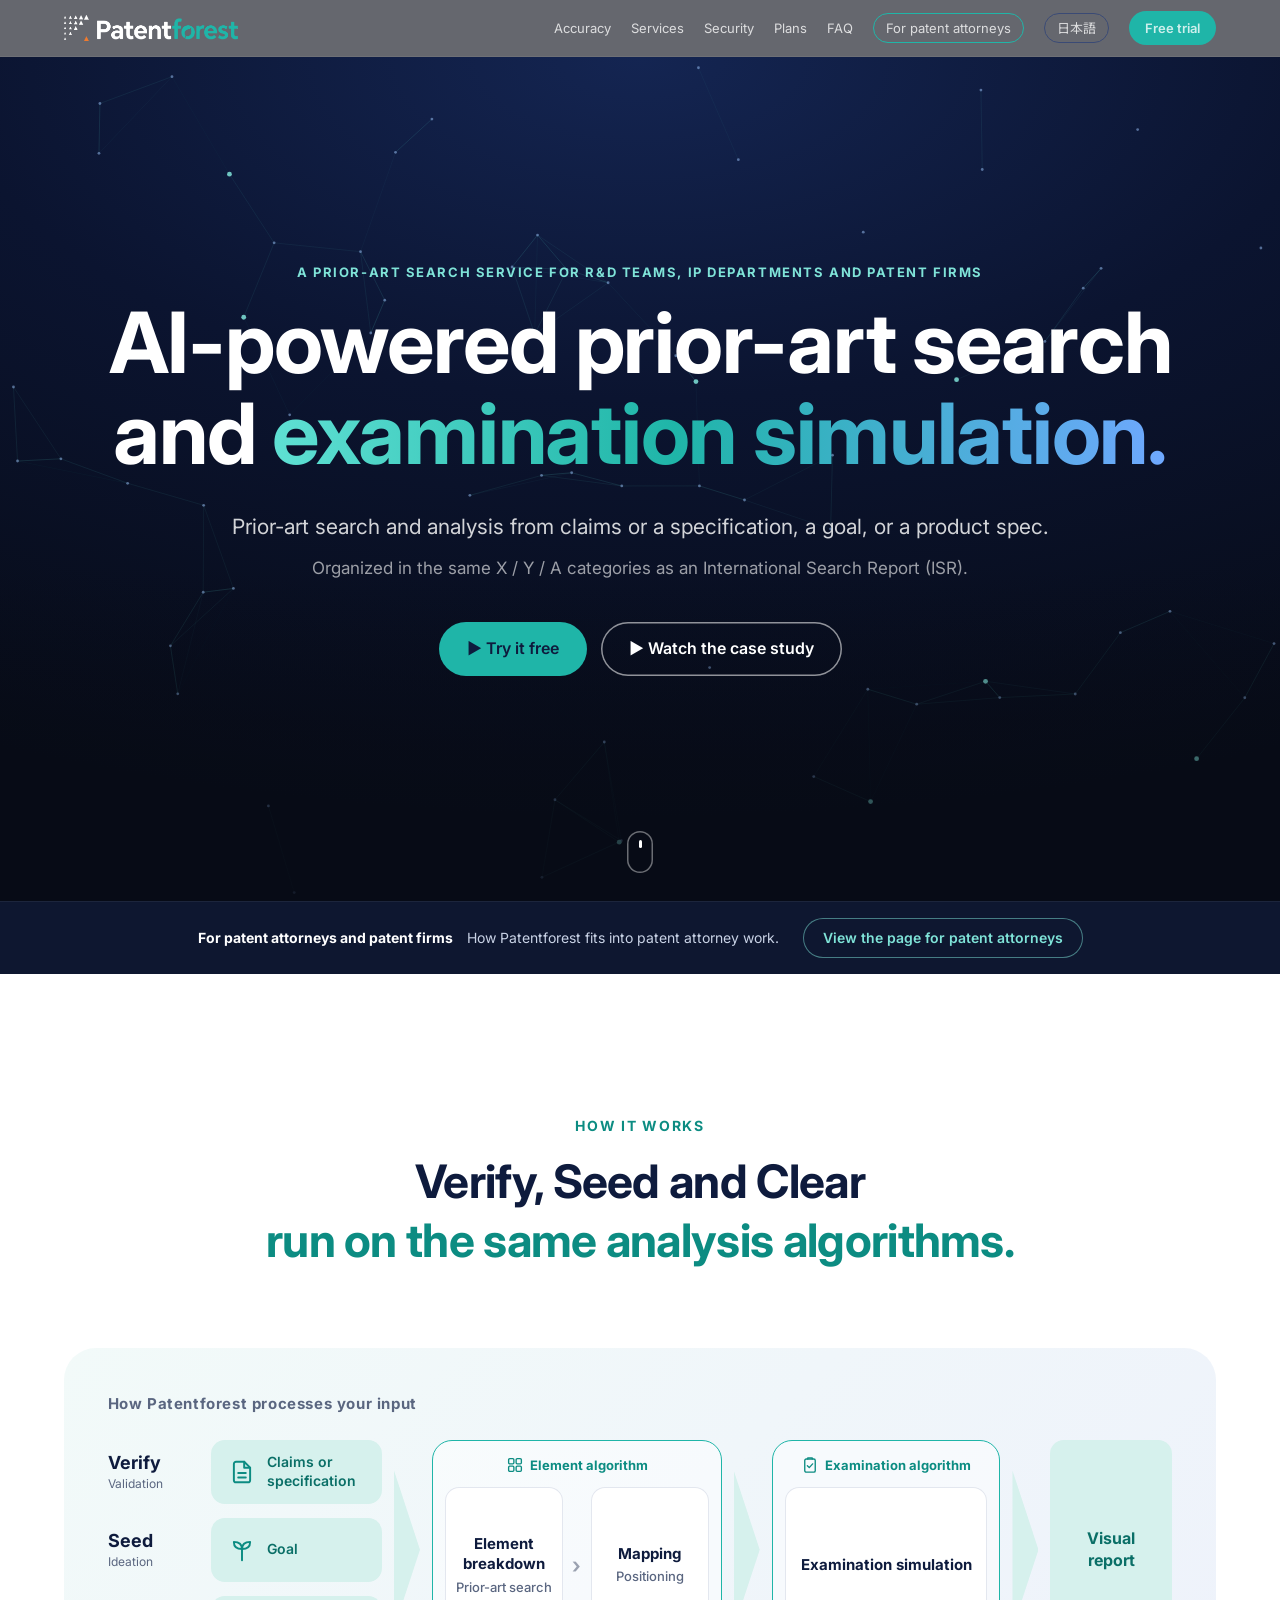
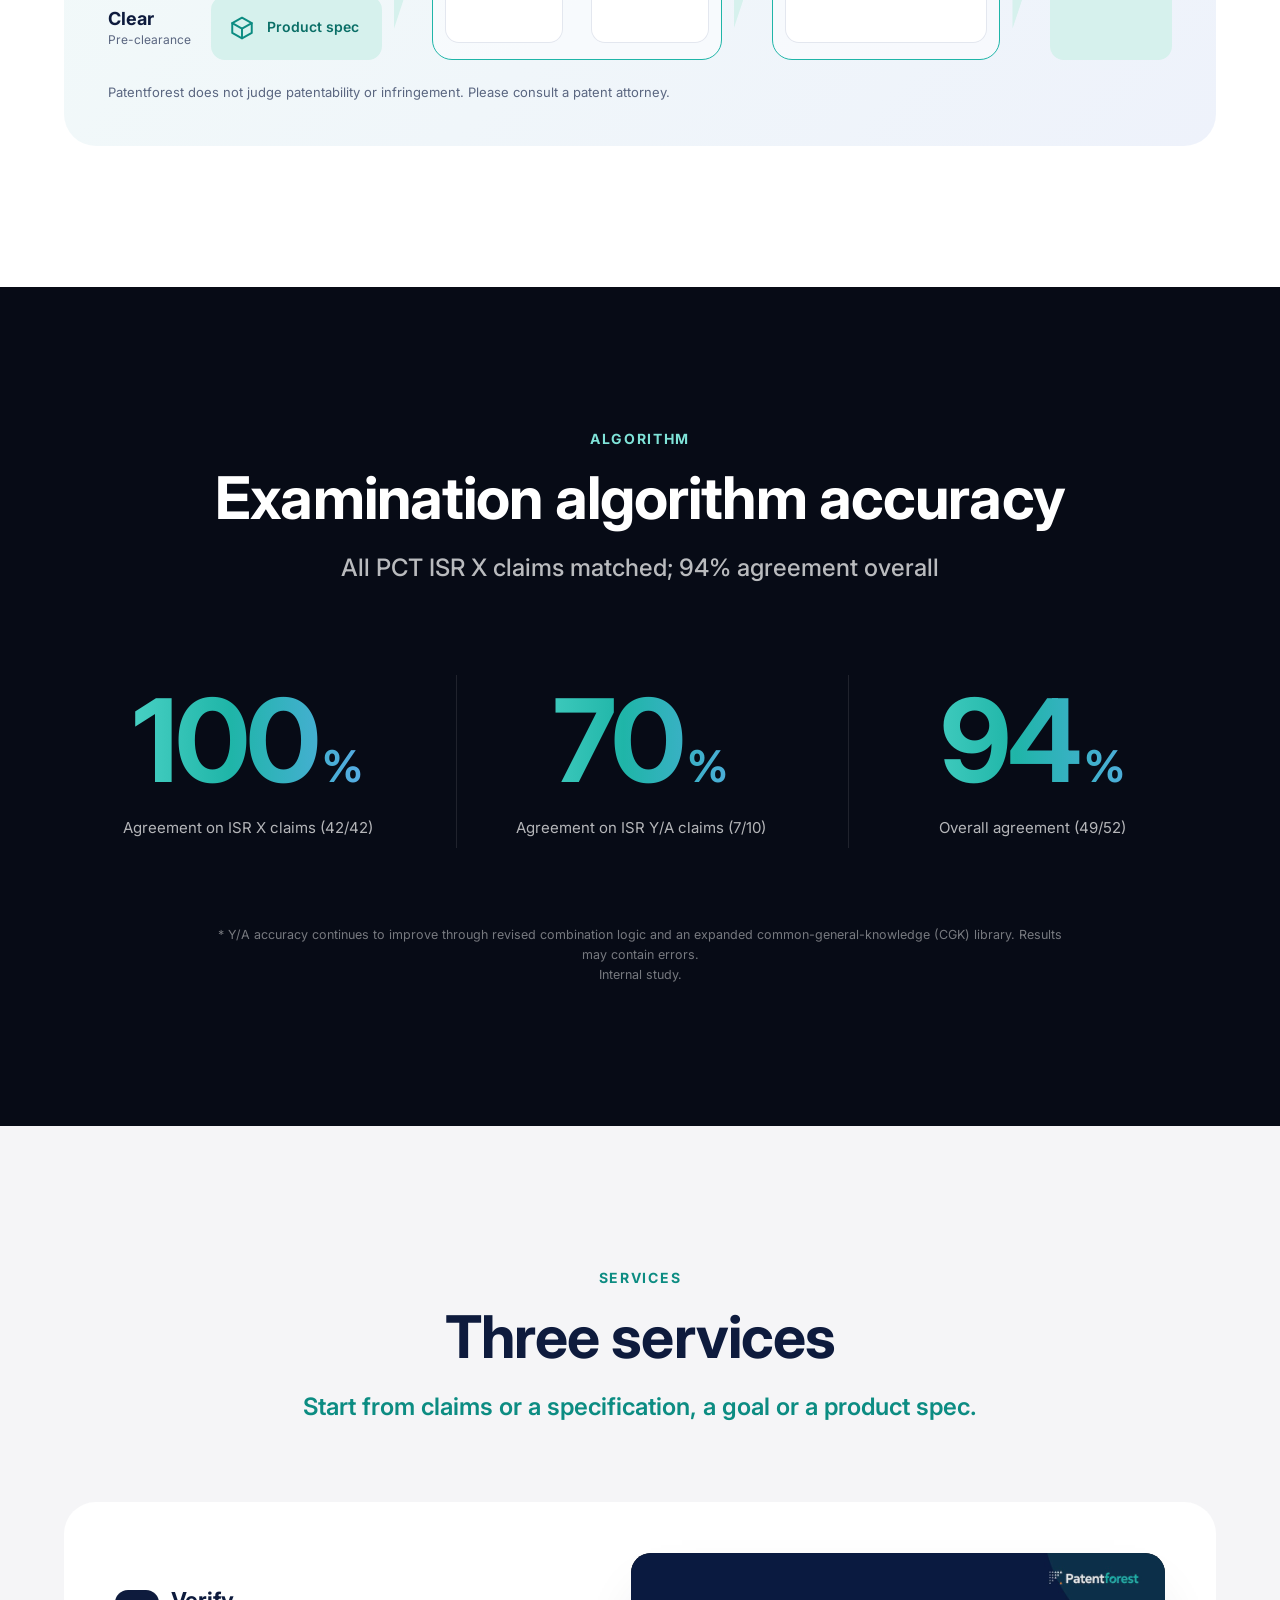
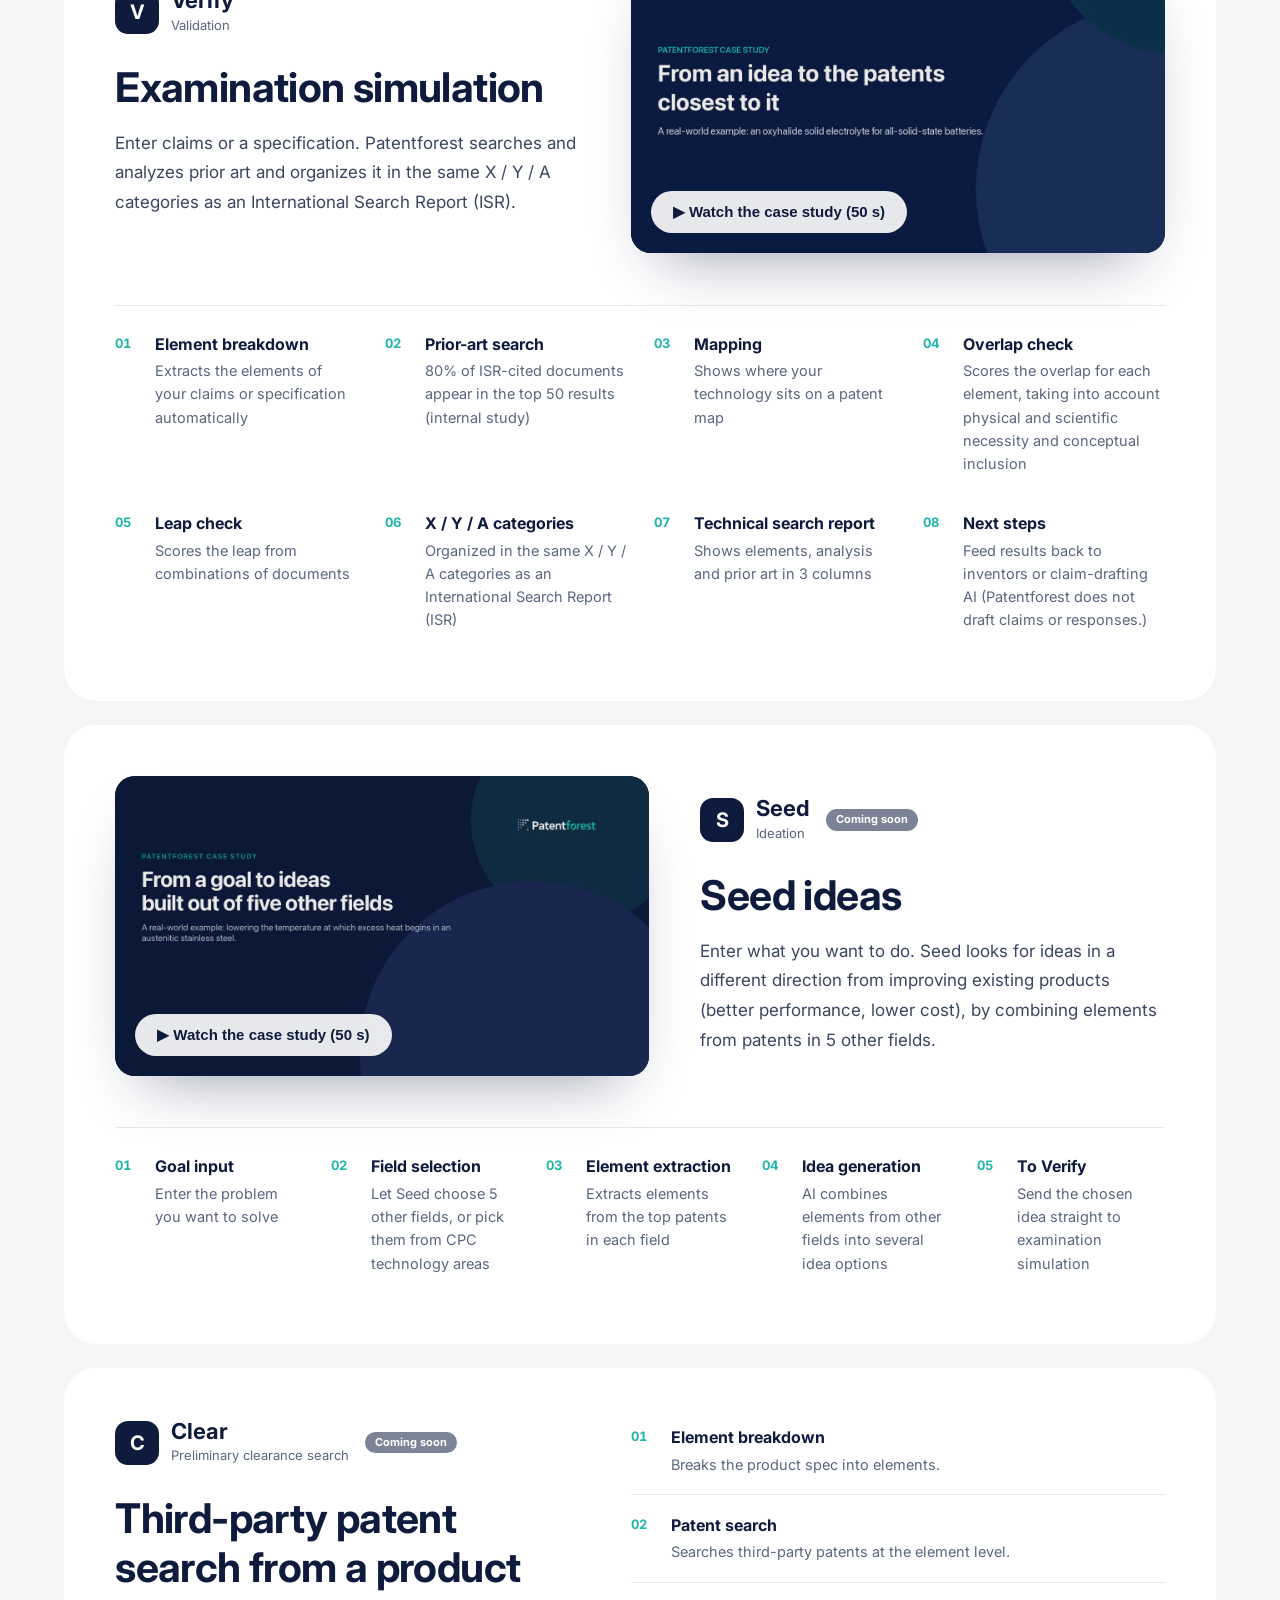
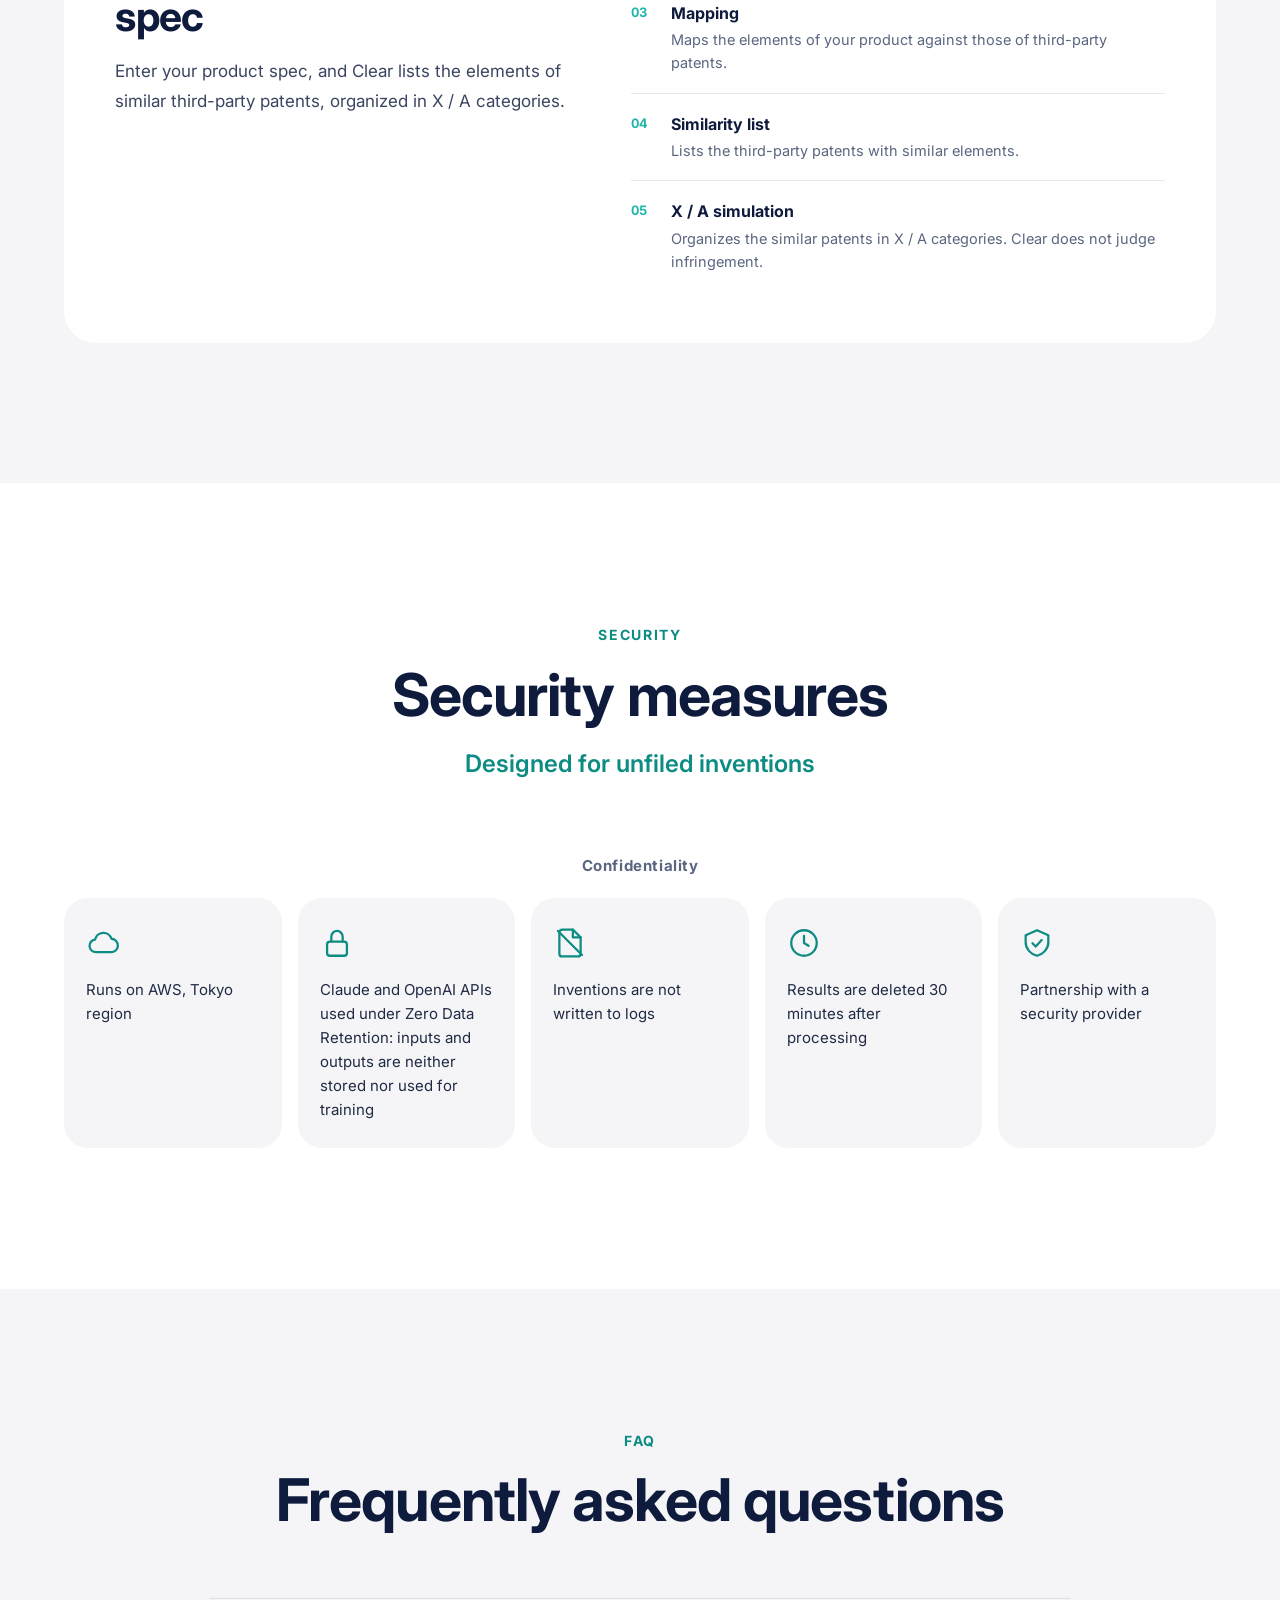
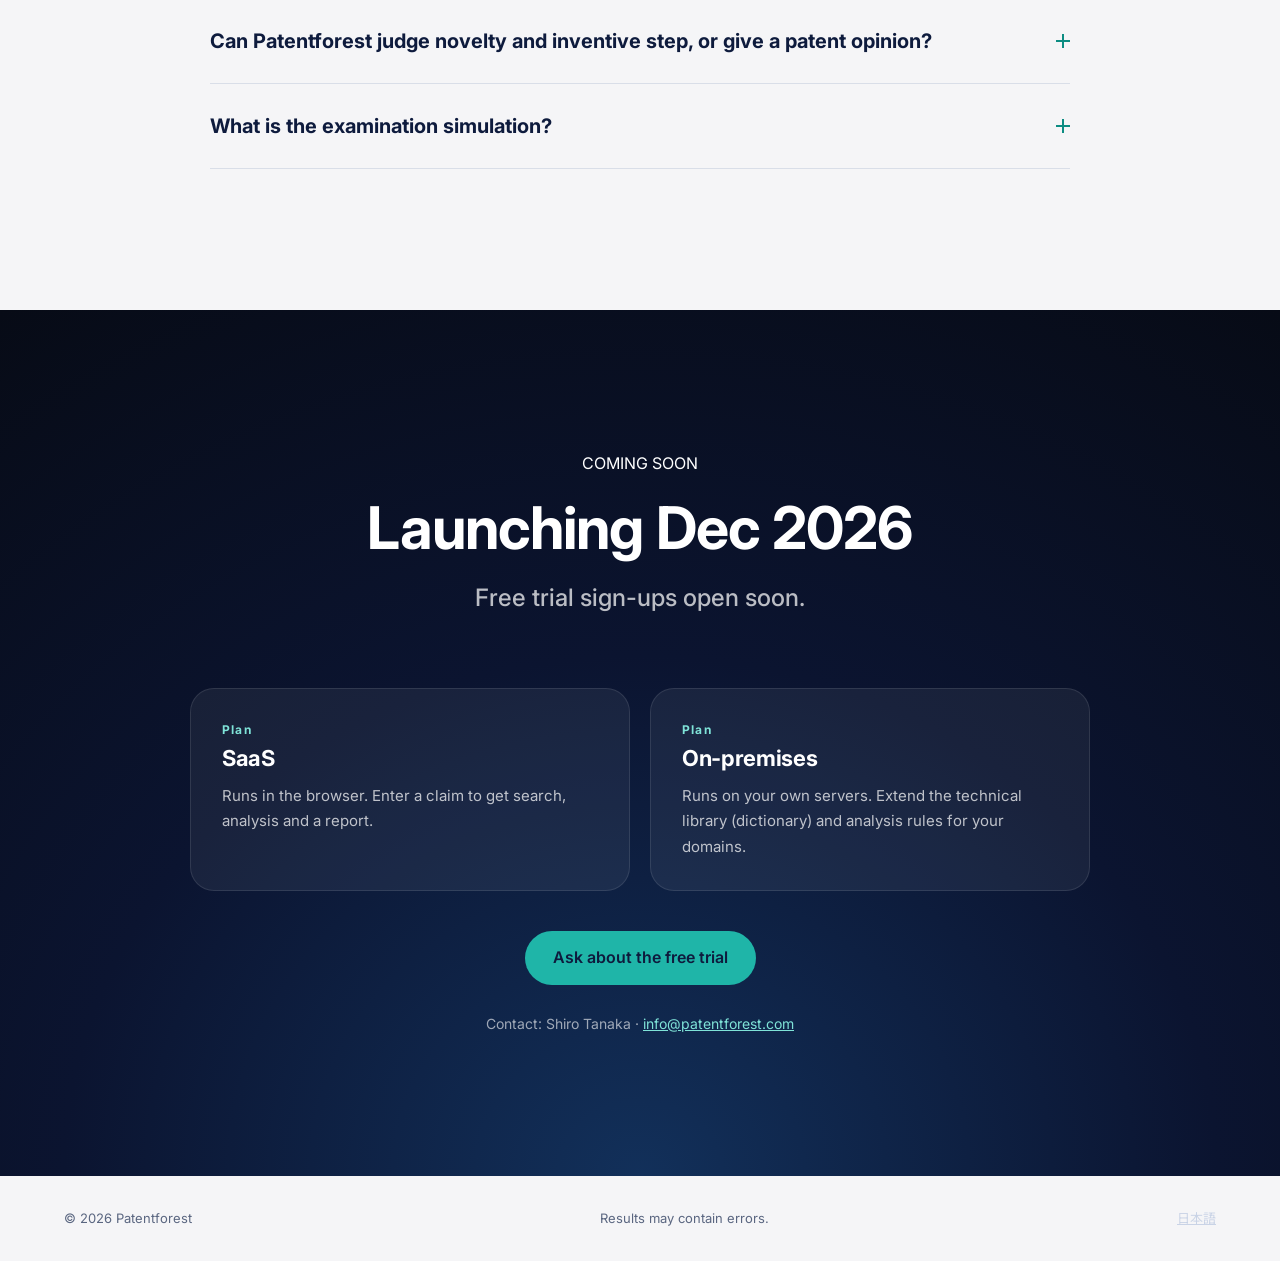
==== index.html @ 2eaa2751 "Seed video: rescore BGM to Seed's scene cuts Co-Authored-By: Claude Opus 5.5 <noreply@anthropic.com>" ====
<!doctype html>
<html lang="en">
<head>
<meta charset="utf-8">
<meta name="viewport" content="width=device-width, initial-scale=1">
<title>Patentforest — AI-powered prior-art search, IP landscaping and examination simulation</title>
<meta name="description" content="Patentforest is a prior-art search service for R&amp;D teams, IP departments and patent firms. It breaks your claims or specification into elements, searches prior art, maps the IP landscape and runs an examination simulation (overlap and leap analysis), organized in the same X / Y / A categories as an International Search Report.">
<link rel="canonical" href="https://patentforest.com/">
<link rel="alternate" hreflang="en" href="https://patentforest.com/">
<link rel="alternate" hreflang="ja" href="https://patentforest.com/ja/">
<link rel="alternate" hreflang="x-default" href="https://patentforest.com/">
<meta property="og:title" content="Patentforest">
<meta property="og:description" content="AI-powered prior-art search, IP landscaping and examination simulation. Organized in the same X / Y / A categories as an ISR.">
<meta property="og:type" content="website">
<meta property="og:url" content="https://patentforest.com/">
<meta property="og:image" content="https://patentforest.com/assets/video/case-oxyhalide-poster.jpg">
<link rel="icon" href="assets/favicon.png">
<link rel="preconnect" href="https://fonts.googleapis.com">
<link rel="preconnect" href="https://fonts.gstatic.com" crossorigin>
<link href="https://fonts.googleapis.com/css2?family=Inter:wght@400;500;600;700&family=Noto+Sans+JP:wght@400;500;600;700&display=swap" rel="stylesheet">
<link rel="stylesheet" href="assets/styles.css?v=36">
<link rel="stylesheet" href="assets/home.css?v=2">
<script>document.documentElement.classList.add('js')</script>
</head>
<body class="v2">

<header class="site-header">
  <div class="wrap">
    <a class="logo" href="#top"><img src="assets/logo-on-dark.png" alt="Patentforest"></a>
    <nav>
      <a class="hide-sm" href="#accuracy">Accuracy</a>
      <a class="hide-sm" href="#services">Services</a>
      <a class="hide-sm" href="#trust">Security</a>
      <a class="hide-sm" href="#plans">Plans</a>
      <a class="hide-sm" href="#faq">FAQ</a>
      <a class="for-pa" href="attorney/" data-attorney-gate>For patent attorneys</a>
      <a class="lang" href="ja/" hreflang="ja" lang="ja">日本語</a>
      <a class="btn" href="#plans">Free trial</a>
    </nav>
  </div>
</header>

<main id="top">

<section class="h-hero">
  <canvas aria-hidden="true"></canvas>
  <div class="wrap">
    <p class="h-eyebrow rv">A prior-art search service for R&amp;D teams, IP departments and patent firms</p>
    <h1 class="rv d1">AI-powered <span class="nw">prior-art</span> search and <em class="grad">examination simulation.</em></h1>
    <p class="tagline rv d2">Prior-art search and analysis from claims or a specification, a goal, or a product spec.</p>
    <p class="lead rv d2">Organized in the same X / Y / A categories as an International Search Report (ISR).</p>
    <div class="h-btns rv d3">
      <a class="h-btn fill" href="mailto:info@patentforest.com?subject=Patentforest%20free%20trial">▶ Try it free</a>
      <button class="h-btn line" type="button" data-popup="assets/video/case-oxyhalide.mp4" data-poster="assets/video/case-oxyhalide-poster.jpg" data-caption="Case study: an oxyhalide solid electrolyte (about 50 seconds)">▶ Watch the case study</button>
    </div>
  </div>
  <span class="h-scroll" aria-hidden="true"></span>
</section>

<div class="pa-band">
  <div class="wrap">
    <p><b>For patent attorneys and patent firms</b>　How Patentforest fits into patent attorney work.</p>
    <a class="btn" href="attorney/" data-attorney-gate>View the page for patent attorneys</a>
  </div>
</div>

<section class="vision h-how">
  <div class="wrap">
    <div class="h-head rv">
      <p class="h-eyebrow">How it works</p>
      <h2 class="h-title">Verify, Seed and Clear <br class="br-wide"><span>run on the same analysis algorithms.</span></h2>
    </div>
    <div class="lanes rv" role="img" aria-label="Patentforest flow. Three entry points: Verify (validation) takes claims or a specification, Seed (ideation) takes a goal, Clear (preliminary clearance search) takes a product spec. Each runs through the element algorithm (element breakdown and prior-art search, mapping and positioning) and the examination algorithm (examination simulation), and ends in a visual report. Patentforest does not judge patentability or infringement. Please consult a patent attorney.">
      <p class="lanes-cap">How Patentforest processes your input</p>
      <div class="eng">
        <div class="eng-in">
          <p class="fl-name"><b>Verify</b><small>Validation</small></p><span class="eng-box in"><svg class="fl-ico" viewBox="0 0 24 24" fill="none" stroke="currentColor" stroke-width="1.8" stroke-linecap="round" stroke-linejoin="round" aria-hidden="true"><path d="M14 2.5H6.5a2 2 0 0 0-2 2v15a2 2 0 0 0 2 2h11a2 2 0 0 0 2-2V8z"/><path d="M14 2.5V8h5.5"/><path d="M8.5 13h7"/><path d="M8.5 17h7"/></svg><i>Claims or specification</i></span>
          <p class="fl-name"><b>Seed</b><small>Ideation</small></p><span class="eng-box in"><svg class="fl-ico" viewBox="0 0 24 24" fill="none" stroke="currentColor" stroke-width="1.8" stroke-linecap="round" stroke-linejoin="round" aria-hidden="true"><path d="M12 21.5V11"/><path d="M12 11C12 7 9.3 4.5 4.5 4.5c0 4 2.7 6.5 7.5 6.5z"/><path d="M12 11c0-4 2.7-6.5 7.5-6.5 0 4-2.7 6.5-7.5 6.5z"/></svg><i>Goal</i></span>
          <p class="fl-name"><b>Clear</b><small>Pre-clearance</small></p><span class="eng-box in"><svg class="fl-ico" viewBox="0 0 24 24" fill="none" stroke="currentColor" stroke-width="1.8" stroke-linecap="round" stroke-linejoin="round" aria-hidden="true"><path d="M21 7.5 12 2.5l-9 5v9l9 5 9-5z"/><path d="M3 7.5l9 5 9-5"/><path d="M12 12.5v9"/></svg><i>Product spec</i></span>
        </div>
        <div class="eng-arrow" aria-hidden="true"></div>
        <div class="eng-grp">
          <p class="eng-h"><svg class="eng-ico" viewBox="0 0 24 24" fill="none" stroke="currentColor" stroke-width="1.8" stroke-linecap="round" stroke-linejoin="round" aria-hidden="true"><rect x="3.5" y="3.5" width="7" height="7" rx="1.5"/><rect x="13.5" y="3.5" width="7" height="7" rx="1.5"/><rect x="3.5" y="13.5" width="7" height="7" rx="1.5"/><rect x="13.5" y="13.5" width="7" height="7" rx="1.5"/></svg>Element algorithm</p>
          <div class="eng-boxes"><span class="eng-box"><b>Element breakdown</b><small>Prior-art search</small></span><span class="eng-box"><b>Mapping</b><small>Positioning</small></span></div>
        </div>
        <div class="eng-arrow" aria-hidden="true"></div>
        <div class="eng-grp eng-core">
          <p class="eng-h"><svg class="eng-ico" viewBox="0 0 24 24" fill="none" stroke="currentColor" stroke-width="1.8" stroke-linecap="round" stroke-linejoin="round" aria-hidden="true"><rect x="5" y="4" width="14" height="17.5" rx="2"/><path d="M9 4V2.5h6V4"/><path d="m8.5 13 2.5 2.5 4.5-5"/></svg>Examination algorithm</p>
          <div class="eng-boxes"><span class="eng-box"><b>Examination simulation</b></span></div>
        </div>
        <div class="eng-arrow" aria-hidden="true"></div>
        <div class="eng-out"><span class="eng-box end"><b>Visual report</b></span></div>
      </div>
      <p class="lanes-note">Patentforest does not judge patentability or infringement. Please consult a patent attorney.</p>
    </div>
  </div>
</section>

<section id="accuracy" class="h-acc">
  <div class="wrap">
    <div class="h-head rv">
      <p class="h-eyebrow">Algorithm</p>
      <h2 class="h-title">Examination algorithm accuracy</h2>
      <p class="h-sub">All PCT ISR X claims matched; 94% agreement overall</p>
    </div>
    <div class="h-stats rv">
      <div class="h-stat"><div class="v grad" data-count="100">100<small>%</small></div><p>Agreement on ISR X claims (42/42)</p></div>
      <div class="h-stat"><div class="v grad" data-count="70">70<small>%</small></div><p>Agreement on ISR Y/A claims (7/10)</p></div>
      <div class="h-stat"><div class="v grad" data-count="94">94<small>%</small></div><p>Overall agreement (49/52)</p></div>
    </div>
    <p class="note">* Y/A accuracy continues to improve through revised combination logic and an expanded common-general-knowledge (CGK) library. Results may contain errors.<br>
    Internal study.</p>
  </div>
</section>

<section id="services" class="h-svc">
  <div class="wrap">
    <div class="h-head rv">
      <p class="h-eyebrow">Services</p>
      <h2 class="h-title">Three services</h2>
      <p class="h-sub">Start from claims or a specification, a goal or a product spec.</p>
    </div>
    <div class="h-tiles">
    <article class="h-tile wide rv" id="verify">
      <div class="tile-head">
        <div class="tile-badge"><span class="tile-logo" aria-hidden="true">V</span><div><b>Verify</b><small>Validation</small></div></div>
        <h3>Examination simulation</h3>
        <p>Enter claims or a specification. Patentforest searches and analyzes prior art and organizes it in the same X / Y / A categories as an International Search Report (ISR).</p>
      </div>
      <button class="pv-video" type="button" data-inline="assets/video/case-oxyhalide.mp4" data-poster="assets/video/case-oxyhalide-poster.jpg" data-caption="Case study: an oxyhalide solid electrolyte (about 50 seconds)"><img src="assets/video/case-oxyhalide-poster.jpg" alt="Case study video"><span>▶ Watch the case study (50 s)</span></button>
      <ol class="h-feats">
        <li><b>Element breakdown</b>Extracts the elements of your claims or specification automatically</li>
        <li><b>Prior-art search</b>80% of ISR-cited documents appear in the top 50 results (internal study)</li>
        <li><b>Mapping</b>Shows where your technology sits on a patent map</li>
        <li><b>Overlap check</b>Scores the overlap for each element, taking into account physical and scientific necessity and conceptual inclusion</li>
        <li><b>Leap check</b>Scores the leap from combinations of documents</li>
        <li><b>X / Y / A categories</b>Organized in the same X / Y / A categories as an International Search Report (ISR)</li>
        <li><b>Technical search report</b>Shows elements, analysis and prior art in 3 columns</li>
        <li><b>Next steps</b>Feed results back to inventors or claim-drafting AI (Patentforest does not draft claims or responses.)</li>
      </ol>
    </article>
    <article class="h-tile wide flip rv" id="seed">
      <div class="tile-head">
        <div class="tile-badge"><span class="tile-logo" aria-hidden="true">S</span><div><b>Seed</b><small>Ideation</small></div><span class="svc-tag">Coming soon</span></div>
        <h3>Seed ideas</h3>
        <p>Enter what you want to do. Seed looks for ideas in a different direction from improving existing products (better performance, lower cost), by combining elements from patents in 5 other fields.</p>
      </div>
      <button class="pv-video" type="button" data-inline="assets/video/case-seed.mp4?v=2" data-poster="assets/video/case-seed-poster.jpg" data-caption="Case study: an austenitic stainless steel (about 50 seconds)"><img src="assets/video/case-seed-poster.jpg" alt="Case study video" loading="lazy"><span>▶ Watch the case study (50 s)</span></button>
      <ol class="h-feats">
        <li><b>Goal input</b>Enter the problem you want to solve</li>
        <li><b>Field selection</b>Let Seed choose 5 other fields, or pick them from CPC technology areas</li>
        <li><b>Element extraction</b>Extracts elements from the top patents in each field</li>
        <li><b>Idea generation</b>AI combines elements from other fields into several idea options</li>
        <li><b>To Verify</b>Send the chosen idea straight to examination simulation</li>
      </ol>
    </article>
    <article class="h-tile wide side rv" id="clear">
      <div class="tile-head">
        <div class="tile-badge"><span class="tile-logo" aria-hidden="true">C</span><div><b>Clear</b><small>Preliminary clearance search</small></div><span class="svc-tag">Coming soon</span></div>
        <h3>Third-party patent search from a product spec</h3>
        <p>Enter your product spec, and Clear lists the elements of similar third-party patents, organized in X / A categories.</p>
      </div>
      <ol class="h-feats">
        <li><b>Element breakdown</b>Breaks the product spec into elements.</li>
        <li><b>Patent search</b>Searches third-party patents at the element level.</li>
        <li><b>Mapping</b>Maps the elements of your product against those of third-party patents.</li>
        <li><b>Similarity list</b>Lists the third-party patents with similar elements.</li>
        <li><b>X / A simulation</b>Organizes the similar patents in X / A categories. Clear does not judge infringement.</li>
      </ol>
    </article>
    </div>
  </div>
</section>

<section id="trust" class="h-sec">
  <div class="wrap">
    <div class="h-head rv">
      <p class="h-eyebrow">Security</p>
      <h2 class="h-title">Security measures</h2>
      <p class="h-sub">Designed for unfiled inventions</p>
    </div>
    <p class="h-sec-cap rv">Confidentiality</p>
    <ul class="h-sec-grid rv">
      <li><svg viewBox="0 0 24 24" fill="none" stroke="currentColor" stroke-width="1.6" stroke-linecap="round" stroke-linejoin="round" aria-hidden="true"><path d="M7 18.5a4.5 4.5 0 0 1-.6-8.96A6 6 0 0 1 18 9a4.5 4.5 0 0 1-.5 9.5z"/></svg>Runs on AWS, Tokyo region</li>
      <li><svg viewBox="0 0 24 24" fill="none" stroke="currentColor" stroke-width="1.6" stroke-linecap="round" stroke-linejoin="round" aria-hidden="true"><rect x="5" y="11" width="14" height="10" rx="2"/><path d="M8 11V7.5a4 4 0 0 1 8 0V11"/></svg>Claude and OpenAI APIs used under Zero Data Retention: inputs and outputs are neither stored nor used for training</li>
      <li><svg viewBox="0 0 24 24" fill="none" stroke="currentColor" stroke-width="1.6" stroke-linecap="round" stroke-linejoin="round" aria-hidden="true"><path d="M14 2.5H6.5a2 2 0 0 0-2 2v15a2 2 0 0 0 2 2h11a2 2 0 0 0 2-2V8z"/><path d="M14 2.5V8h5.5"/><path d="M3.5 3.5l17 17"/></svg>Inventions are not written to logs</li>
      <li><svg viewBox="0 0 24 24" fill="none" stroke="currentColor" stroke-width="1.6" stroke-linecap="round" stroke-linejoin="round" aria-hidden="true"><circle cx="12" cy="12" r="9"/><path d="M12 7v5l3.2 2"/></svg>Results are deleted 30 minutes after processing</li>
      <li><svg viewBox="0 0 24 24" fill="none" stroke="currentColor" stroke-width="1.6" stroke-linecap="round" stroke-linejoin="round" aria-hidden="true"><path d="M12 3 4 6.5v5c0 4.6 3.4 8.4 8 9.5 4.6-1.1 8-4.9 8-9.5v-5z"/><path d="m8.8 12.2 2.3 2.3 4.2-4.6"/></svg>Partnership with a security provider</li>
    </ul>
  </div>
</section>

<section id="faq" class="h-faq">
  <div class="wrap">
    <div class="h-head rv">
      <p class="h-eyebrow">FAQ</p>
      <h2 class="h-title">Frequently asked questions</h2>
    </div>
    <div class="h-qa rv">
      <details><summary>Can Patentforest judge novelty and inventive step, or give a patent opinion?</summary><p>No. Patentforest does not judge novelty or inventive step, and does not give patent opinions. Use the overlap score as input when considering novelty, and the leap score when considering inventive step. For a judgment or opinion, please consult a patent attorney.</p></details>
      <details><summary>What is the examination simulation?</summary><p>Each element of your claims or specification is compared with prior art, overlap and leap are scored, and results are organized in the same X / Y / A categories as an International Search Report (ISR). It does not guarantee the outcome of an actual examination.</p></details>
    </div>
  </div>
</section>

<section id="plans" class="h-cta">
  <div class="wrap">
    <div class="h-head rv">
      <span class="pill-teal">COMING SOON</span>
      <h2 class="h-title">Launching Dec 2026</h2>
      <p class="h-sub">Free trial sign-ups open soon.</p>
    </div>
    <div class="h-plans rv">
      <div><p class="label">Plan</p><h3>SaaS</h3><p>Runs in the browser. Enter a claim to get search, analysis and a report.</p></div>
      <div><p class="label">Plan</p><h3>On-premises</h3><p>Runs on your own servers. Extend the technical library (dictionary) and analysis rules for your domains.</p></div>
    </div>
    <div class="h-btns rv"><a class="h-btn fill" href="mailto:info@patentforest.com?subject=Patentforest%20free%20trial">Ask about the free trial</a></div>
    <p class="contact">Contact: Shiro Tanaka · <a href="mailto:info@patentforest.com">info@patentforest.com</a></p>
  </div>
</section>

</main>

<footer>
  <div class="wrap">
    <span>© 2026 Patentforest</span>
    <span>Results may contain errors.</span>
    <a href="ja/" hreflang="ja" lang="ja">日本語</a>
  </div>
</footer>

<script src="assets/lightbox.js?v=3"></script>
<script src="assets/attorney-gate.js?v=1"></script>
<script src="assets/home.js?v=1"></script>
<!-- Cloudflare Web Analytics --><script type='module' src='https://static.cloudflareinsights.com/beacon.min.js' data-cf-beacon='{"token": "e10f29641b3348acbeb93f11e4962444"}'></script><!-- End Cloudflare Web Analytics -->
</body>
</html>
---- assets/styles.css ----
:root {
  --navy: #0E1B3D;
  --navy-2: #1A2B57;
  --navy-card: #153A4F;
  --ink: #1F2A44;
  --muted: #5A6680;
  --line: #E3E7EF;
  --bg: #F7F9FC;
  --white: #FFFFFF;
  --teal: #1FB5A8;
  --teal-dark: #0C8C82;
  --teal-tint: #EEF6F5;
  --orange: #F08A3C;
  --radius: 14px;
  --max: 1120px;
}

* { box-sizing: border-box; }
html { scroll-behavior: smooth; -webkit-text-size-adjust: 100%; }
body {
  margin: 0;
  background: var(--bg);
  color: var(--ink);
  font-family: "Inter", "Noto Sans JP", "Hiragino Sans", "Yu Gothic UI", system-ui, sans-serif;
  line-height: 1.6;
  font-size: 16px;
}
body.ja { line-height: 1.75; }
img { max-width: 100%; display: block; }
a { color: var(--teal-dark); }

.wrap { max-width: var(--max); margin: 0 auto; padding: 0 24px; }

/* header */
.site-header {
  position: sticky; top: 0; z-index: 10;
  background: rgba(14, 27, 61, 0.92);
  backdrop-filter: blur(8px);
  -webkit-backdrop-filter: blur(8px);
}
.site-header .wrap { display: flex; align-items: center; gap: 24px; height: 64px; }
.site-header .logo img { height: 26px; width: auto; }
.site-header nav { display: flex; gap: 20px; margin-left: auto; align-items: center; }
.site-header nav a { color: #C9D3E6; text-decoration: none; font-size: 14px; }
.site-header nav a:hover { color: var(--white); }
.site-header .lang { border: 1px solid #3A4A75; border-radius: 999px; padding: 4px 12px; }
.btn {
  display: inline-block; background: var(--teal); color: var(--navy);
  font-weight: 600; text-decoration: none; border-radius: 999px;
  padding: 12px 24px; font-size: 15px;
}
.btn:hover { background: #33C7BA; }
.site-header .btn { padding: 8px 18px; font-size: 14px; }

/* sections */
section { padding: 88px 0; }
.dark { background: var(--navy); color: var(--white); position: relative; overflow: hidden; }
.dark p, .dark .lead { color: #C9D3E6; }
.eyebrow {
  font-size: 13px; font-weight: 600; letter-spacing: 0.08em; text-transform: uppercase;
  color: var(--teal); margin: 0 0 12px;
}
h1, h2, h3 { margin: 0; line-height: 1.25; }
h2 { font-size: clamp(26px, 3.2vw, 36px); margin-bottom: 16px; }
h3 { font-size: 18px; margin-bottom: 8px; }
.lead { font-size: 18px; color: var(--muted); max-width: 720px; margin: 0 0 40px; }
.note { font-size: 13px; color: var(--muted); margin-top: 24px; }
.dark .note { color: #9FB0CF; }

/* hero */
.hero { padding: 120px 0 112px; }
.hero h1 { font-size: clamp(36px, 5.4vw, 60px); max-width: 760px; margin-bottom: 24px; }
.hero .lead { color: #C9D3E6; font-size: 19px; }
.hero .tag { font-size: 14px; color: #9FB0CF; margin-top: 28px; }
.circle { position: absolute; border-radius: 50%; pointer-events: none; }
.c1 { width: 620px; height: 620px; right: -160px; bottom: -260px; background: var(--navy-2); }
.c2 { width: 340px; height: 340px; right: 120px; top: -170px; background: var(--navy-card); }
.dark .wrap { position: relative; }

/* vision */
.vision { padding: 72px 0; background: var(--white); border-bottom: 1px solid var(--line); }
.vision p.quote { font-size: clamp(22px, 2.8vw, 30px); font-weight: 600; margin: 0; }
.vision p.quote span { color: var(--teal-dark); }

/* grids & cards */
.grid { display: grid; gap: 20px; }
.g2 { grid-template-columns: repeat(2, 1fr); }
.g3 { grid-template-columns: repeat(3, 1fr); }
.g4 { grid-template-columns: repeat(4, 1fr); }
.card {
  background: var(--white); border: 1px solid var(--line); border-radius: var(--radius);
  padding: 28px;
}
.card p { margin: 0; color: var(--muted); font-size: 15px; }
.num {
  display: inline-flex; align-items: center; justify-content: center;
  width: 34px; height: 34px; border-radius: 50%; background: var(--teal); color: var(--white);
  font-weight: 700; font-size: 14px; margin-bottom: 16px;
}
.dark .card { background: var(--navy-card); border-color: #23506A; }
.dark .card p { color: #C9D3E6; }
.big-num { font-size: 40px; font-weight: 700; color: var(--orange); line-height: 1; margin-bottom: 20px; }

/* steps */
.steps { display: grid; grid-template-columns: 1fr auto 1fr auto 1fr; align-items: stretch; gap: 16px; }
.arrow { align-self: center; color: var(--teal); font-size: 26px; }
.step-label { font-size: 12px; font-weight: 700; letter-spacing: 0.1em; color: var(--teal-dark); margin-bottom: 8px; }
.card h3.step-title { font-size: 26px; margin-bottom: 14px; }

/* engine */
.engine { display: grid; grid-template-columns: 1fr auto 1fr auto 1fr; gap: 16px; align-items: center; }
.stack { display: grid; gap: 12px; }
.stack .card { padding: 18px 20px; }
.stack .card h3 { font-size: 15px; margin-bottom: 4px; }
.stack .card p { font-size: 13px; }

/* proximity */
.levels .letter { font-size: 44px; font-weight: 700; color: var(--teal); line-height: 1; margin-bottom: 18px; }

/* feature rows */
.feature { display: grid; grid-template-columns: 5fr 7fr; gap: 48px; align-items: center; padding: 48px 0; border-top: 1px solid var(--line); }
.feature:first-of-type { border-top: 0; }
.feature ol { list-style: none; padding: 0; margin: 20px 0 0; counter-reset: f; }
.feature li { counter-increment: f; position: relative; padding-left: 44px; margin-bottom: 16px; color: var(--muted); }
.feature li::before {
  content: counter(f); position: absolute; left: 0; top: 0;
  width: 28px; height: 28px; border-radius: 50%; background: var(--teal); color: var(--white);
  font-size: 13px; font-weight: 700; display: flex; align-items: center; justify-content: center;
}
.shot {
  background: var(--navy); padding: 10px; border-radius: 16px;
  box-shadow: 0 18px 40px rgba(14, 27, 61, 0.18);
}
.shot img { border-radius: 8px; width: 100%; height: auto; }

/* accuracy */
.stats { display: grid; grid-template-columns: repeat(3, 1fr); gap: 20px; margin-bottom: 32px; }
.stat .v { font-size: 52px; font-weight: 700; color: var(--teal-dark); line-height: 1; }
.stat .v small { font-size: 24px; }
.stat p { margin: 10px 0 0; color: var(--muted); font-size: 15px; }
.table-wrap { overflow-x: auto; background: var(--white); border: 1px solid var(--line); border-radius: var(--radius); }
table { border-collapse: collapse; width: 100%; font-size: 14px; }
th, td { padding: 12px 16px; text-align: left; border-bottom: 1px solid var(--line); white-space: nowrap; }
th { background: var(--navy); color: var(--white); font-weight: 600; }
td.r, th.r { text-align: right; }
tr.total td { font-weight: 700; color: var(--teal-dark); border-bottom: 0; }
.diffs { margin-top: 20px; }
.diffs .card { padding: 20px; }
.diffs .k { font-size: 22px; font-weight: 700; color: var(--teal-dark); }
.diffs .card.alt .k { color: var(--orange); }
.diffs .card.alt { background: #FFF4EA; border-color: #F6D3B5; }
.diffs p { font-size: 14px; }

/* domains */
.domains { display: grid; grid-template-columns: 7fr 5fr; gap: 32px; align-items: start; }
td.dot { color: var(--teal-dark); text-align: center; }
td.dash { color: #A9B3C7; text-align: center; }
td.field { font-weight: 600; color: var(--ink); vertical-align: top; }
.onboard { display: grid; gap: 12px; }
.onboard .card { display: grid; grid-template-columns: auto 1fr auto; gap: 16px; align-items: center; padding: 18px 20px; }
.onboard .num { margin: 0; }
.onboard .card h3 { font-size: 15px; margin: 0 0 2px; }
.onboard .card p { font-size: 13px; }
.pill { background: var(--navy); color: var(--white); border-radius: 999px; padding: 4px 12px; font-size: 13px; font-weight: 600; white-space: nowrap; }
.total-line { font-size: 15px; color: var(--muted); margin-top: 8px; }
.total-line b { color: var(--teal-dark); font-size: 22px; }

/* security */
.badges { display: grid; grid-template-columns: repeat(4, 1fr); gap: 16px; margin-bottom: 20px; }
.badge { background: var(--navy); color: var(--white); border-radius: var(--radius); padding: 20px; }
.badge b { display: block; font-size: 17px; }
.badge span { font-size: 13px; color: #9FB0CF; }
.rows { display: grid; gap: 10px; }
.row { display: grid; grid-template-columns: 260px 1fr; gap: 24px; background: var(--white); border: 1px solid var(--line); border-radius: 12px; padding: 16px 20px; }
.row b { font-size: 15px; }
.row p { margin: 0; color: var(--muted); font-size: 14px; }

/* coming soon */
.soon .pill-teal { display: inline-block; background: var(--teal); color: var(--navy); font-size: 12px; font-weight: 700; letter-spacing: 0.1em; padding: 4px 14px; border-radius: 999px; margin-bottom: 20px; }
.soon h2 { font-size: clamp(32px, 4.4vw, 48px); }
.soon .sub { color: var(--teal); font-size: 18px; font-weight: 600; margin: 0 0 36px; }
.soon .g2 { max-width: 820px; margin-bottom: 36px; }
.soon .card .label { font-size: 13px; color: var(--teal); font-weight: 600; margin-bottom: 8px; }
.soon .card h3 { font-size: 24px; margin-bottom: 12px; }
.contact { margin-top: 28px; color: #C9D3E6; font-size: 15px; }
.contact a { color: var(--white); }

footer { background: #0A1430; color: #8C9BBB; font-size: 13px; padding: 32px 0; }
footer .wrap { display: flex; flex-wrap: wrap; gap: 12px 32px; justify-content: space-between; }
footer a { color: #C9D3E6; }

@media (max-width: 900px) {
  section { padding: 64px 0; }
  .g3, .g4, .stats, .badges { grid-template-columns: repeat(2, 1fr); }
  .steps, .engine { grid-template-columns: 1fr; }
  .arrow { transform: rotate(90deg); justify-self: center; }
  .feature, .domains { grid-template-columns: 1fr; gap: 28px; }
  .row { grid-template-columns: 1fr; gap: 6px; }
  .site-header nav a.hide-sm { display: none; }
  .c1 { width: 420px; height: 420px; right: -200px; bottom: -220px; }
  .c2 { width: 220px; height: 220px; right: -40px; top: -110px; }
}
@media (max-width: 560px) {
  .wrap { padding: 0 16px; }
  .g2, .g3, .g4, .stats, .badges { grid-template-columns: 1fr; }
  .hero { padding: 80px 0 72px; }
  .site-header .wrap { gap: 12px; }
  .site-header .logo img { height: 22px; }
  .site-header nav { gap: 12px; }
  .site-header .btn { display: none; }
  .onboard .card { grid-template-columns: auto 1fr; }
  .onboard .pill { grid-column: 2; justify-self: start; }
}

/* refinements */
section { scroll-margin-top: 64px; }
.feature h2 { font-size: clamp(22px, 2.4vw, 28px); }
.domains > *, .feature > *, .grid > *, .engine > *, .steps > * { min-width: 0; }
@media (max-width: 560px) { #domains th, #domains td { white-space: normal; padding: 10px 10px; } }

/* v2 website layout */
.hero .eyebrow { color: var(--teal); }
.hero .actions { display: flex; flex-wrap: wrap; gap: 12px 20px; align-items: center; }
.link-light { color: #C9D3E6; text-decoration: none; font-size: 15px; }
.link-light:hover { color: var(--white); }
.benefits { display: grid; grid-template-columns: repeat(3, 1fr); gap: 20px; margin: 32px 0 40px; }
.benefits .card h3 { font-size: 19px; }
.scale { display: grid; grid-template-columns: repeat(4, 1fr); gap: 12px; margin-top: 24px; }
.scale div { background: var(--navy-card); border-radius: 12px; padding: 16px; }
.scale b { color: var(--teal); font-size: 22px; margin-right: 8px; }
.scale span { color: var(--white); font-weight: 600; }
.scale p { margin: 6px 0 0; font-size: 14px; color: #C9D3E6; }
.trust { display: grid; grid-template-columns: repeat(3, 1fr); gap: 20px; margin-top: 32px; }
.trust .big { font-size: 44px; font-weight: 700; color: var(--teal-dark); line-height: 1.1; margin-bottom: 8px; }
.trust ul { margin: 8px 0 0; padding-left: 18px; color: var(--muted); font-size: 15px; }
.trust li { margin-bottom: 4px; }
.chips { display: flex; flex-wrap: wrap; gap: 8px; margin-top: 8px; }
.chips span { background: var(--teal-tint); color: var(--teal-dark); border-radius: 999px; padding: 4px 12px; font-size: 13px; font-weight: 600; }
@media (max-width: 900px) { .benefits, .trust { grid-template-columns: 1fr; } .scale { grid-template-columns: repeat(2, 1fr); } }
@media (max-width: 560px) { .scale { grid-template-columns: 1fr; } }
.dark .step-label { color: var(--teal); } .dark .arrow { color: var(--teal); }

/* v9 site */
.video-wrap { background: var(--navy); border-radius: 16px; padding: 10px; box-shadow: 0 18px 40px rgba(14, 27, 61, 0.18); margin-top: 28px; }
.video-wrap video { width: 100%; height: auto; display: block; border-radius: 8px; background: #000; }
.caption { font-size: 14px; color: var(--muted); margin-top: 12px; }
.stat-row { display: grid; grid-template-columns: repeat(3, 1fr); gap: 20px; margin-top: 32px; }
.stat-row .card .v { font-size: 48px; font-weight: 700; color: var(--teal-dark); line-height: 1; }
.stat-row .card .v small { font-size: 22px; }
.stat-row .card p { margin-top: 10px; }
.plans { display: grid; grid-template-columns: repeat(2, 1fr); gap: 20px; max-width: 820px; margin: 28px 0 32px; }
.plans .price { font-size: 30px; font-weight: 700; color: var(--white); margin: 4px 0 10px; }
.plans .price small { font-size: 15px; font-weight: 400; color: #C9D3E6; }
.flow { display: grid; grid-template-columns: 1fr auto 1fr auto 1fr; gap: 16px; align-items: center; margin-top: 32px; }
@media (max-width: 900px) { .stat-row, .plans { grid-template-columns: 1fr; } .flow { grid-template-columns: 1fr; } .flow .arrow { transform: rotate(90deg); justify-self: center; } }
@media (max-width: 900px) { .trust .card { grid-column: auto !important; } }

/* capability list with small popup examples */
.caps { display: grid; gap: 16px; margin-top: 32px; }
.cap { display: grid; grid-template-columns: 56px 1fr 200px; gap: 24px; align-items: center; background: var(--white); border: 1px solid var(--line); border-radius: var(--radius); padding: 24px 28px; }
.cap .icon { width: 48px; height: 48px; border-radius: 12px; background: var(--teal-tint); color: var(--teal-dark); display: flex; align-items: center; justify-content: center; font-weight: 700; font-size: 15px; }
.cap h3 { font-size: 20px; margin-bottom: 6px; }
.cap p { margin: 0; color: var(--muted); font-size: 15px; }
.cap .tag-soon { display: inline-block; margin-left: 8px; font-size: 12px; font-weight: 600; color: var(--orange); border: 1px solid #F6D3B5; border-radius: 999px; padding: 1px 8px; vertical-align: middle; }
.thumb { display: block; border: 1px solid var(--line); border-radius: 10px; overflow: hidden; background: var(--bg); cursor: zoom-in; padding: 0; position: relative; width: 100%; }
.thumb img { width: 100%; height: 112px; object-fit: cover; object-position: top left; display: block; }
.thumb span { position: absolute; right: 6px; bottom: 6px; background: rgba(14, 27, 61, 0.85); color: var(--white); font-size: 11px; font-weight: 600; border-radius: 999px; padding: 2px 8px; }
.thumb.video img { object-position: center; }
.lightbox { border: 0; padding: 0; background: transparent; max-width: min(1200px, 94vw); width: 94vw; }
.lightbox::backdrop { background: rgba(10, 20, 48, 0.82); }
.lightbox .box { background: var(--white); border-radius: 14px; overflow: hidden; }
.lightbox img, .lightbox video { width: 100%; height: auto; display: block; max-height: 80vh; object-fit: contain; background: #000; }
.lightbox .bar { display: flex; justify-content: space-between; align-items: center; gap: 12px; padding: 10px 16px; font-size: 14px; color: var(--ink); }
.lightbox button.close { border: 0; background: var(--navy); color: var(--white); border-radius: 999px; padding: 6px 14px; font-size: 13px; cursor: pointer; }
.link-btn { background: none; border: 0; padding: 0; font: inherit; color: #C9D3E6; cursor: pointer; font-size: 15px; }
.link-btn:hover { color: var(--white); }
@media (max-width: 720px) {
  .cap { grid-template-columns: 44px 1fr; padding: 20px; }
  .cap .icon { width: 40px; height: 40px; }
  .cap .thumb { grid-column: 2; max-width: 240px; }
}
@media (max-width: 720px) { .cap .thumb { max-width: 160px; } .cap .thumb img { height: 90px; } }

/* keep phrase groups together when the hero title wraps */
.nw{display:inline-block;white-space:nowrap}

/* <button> rendered with the same look as the link buttons */
button.btn{border:0;font-family:inherit;line-height:inherit;cursor:pointer}

/* vision: simplified flow diagram (3 entry points, shared core, one exit) */
.lanes {
  margin-top: 40px; padding: 30px 28px 34px; border-radius: 24px; color: var(--navy);
  background: linear-gradient(135deg, #F1F8F7 0%, #E8EFFA 100%); border: 1px solid var(--line);
}
.lanes-cap { margin: 0 0 24px; font-size: clamp(18px, 2vw, 22px); font-weight: 700; }
.fx { display: grid; grid-template-columns: repeat(4, minmax(0, 1fr)) minmax(0, .8fr); column-gap: 28px; row-gap: 26px; }
.fx-row { display: contents; list-style: none; }
.fx li { position: relative; display: flex; }
.fx-r1 li { grid-row: 1; }
.fx-r2 li { grid-row: 2; }
.fx-r3 li { grid-row: 3; }
.fx li:nth-child(1) { grid-column: 1; }
.fx li:nth-child(2) { grid-column: 2; }
.fx-r1 li:nth-child(3) { grid-column: 3; }
.fx-r1 li:nth-child(4) { grid-column: 4; }
.fx-r3 li.wide { grid-column: 3 / 5; }
.fx li.end-m { display: none; }
.fx li span, .fx-end span {
  flex: 1; display: flex; flex-direction: column; align-items: center; justify-content: center;
  min-height: 56px; padding: 8px 10px; border-radius: 14px; background: var(--white); color: var(--navy);
  font-size: 14px; font-weight: 600; line-height: 1.35; text-align: center; box-shadow: inset 0 0 0 1px var(--line);
}
.fx li.in span { background: #D6F1ED; color: #0A6F67; box-shadow: none; }
.fx li.hub span { box-shadow: 0 0 0 2.5px var(--teal); }
.fx em { display: inline-block; margin-top: 4px; font-style: normal; font-size: 10.5px; font-weight: 700; color: var(--white); background: var(--orange); border-radius: 999px; padding: 1px 8px; }
.fx-end { grid-column: 5; grid-row: 1 / 4; display: flex; }
.fx-end span { background: var(--teal); color: var(--navy); box-shadow: none; font-size: 16px; font-weight: 700; }
/* arrows */
.fx-r1 li:nth-child(-n+4)::after, .fx-r2 li.in::after, .fx-r3 li:nth-child(-n+3)::after {
  content: "›"; position: absolute; right: -19px; top: 50%; transform: translateY(-50%);
  font-size: 22px; line-height: 1; color: rgba(14, 27, 61, .4);
}
.fx li.up::before { content: ""; position: absolute; left: 50%; top: -24px; height: 22px; width: 2px; transform: translateX(-50%); background: var(--teal); }
.fx li.up::after { content: ""; position: absolute; left: 50%; top: -26px; transform: translateX(-50%); border: 6px solid transparent; border-top: 0; border-bottom: 8px solid var(--teal); }
@media (max-width: 1100px) {
  .lanes { padding: 22px 16px 24px; }
  .fx { display: block; }
  .fx-row { display: flex; flex-wrap: wrap; align-items: center; gap: 10px 0; margin: 0; padding: 0; }
  .fx-row + .fx-row { margin-top: 16px; padding-top: 16px; border-top: 1px dashed #C9D6E6; }
  .fx li { position: static; align-items: center; }
  .fx li span { flex: none; min-height: 0; padding: 6px 12px; border-radius: 999px; font-size: 13px; }
  .fx em { margin: 0 0 0 6px; }
  .fx li.in span { flex-direction: row; }
  .fx li.end-m { display: flex; }
  .fx li.end-m span { background: var(--teal); color: var(--navy); box-shadow: none; font-weight: 700; }
  .fx li.join span { background: transparent; color: var(--teal-dark); box-shadow: inset 0 0 0 1.5px var(--teal); }
  .fx-end { display: none; }
  .fx li.up::before { display: none; }
  .fx-r1 li:not(:last-child)::after, .fx-r2 li:not(:last-child)::after, .fx-r3 li:not(:last-child)::after {
    content: "›"; position: static; transform: none; margin: 0 8px; font-size: 20px; color: rgba(14, 27, 61, .4);
    border: 0; width: auto; height: auto; background: none;
  }
}

/* FAQ */
.faq { display: grid; gap: 16px; max-width: 860px; margin: 0; }
.faq .card { padding: 22px 24px; }
.faq dt { font-weight: 700; color: var(--navy); margin-bottom: 8px; }
.faq dt::before { content: "Q. "; color: var(--teal-dark); }
.faq dd { margin: 0; color: var(--ink); }
@media (max-width: 560px) {
  body.ja .hero h1 { font-size: 30px; }
  .br-wide { display: none; }
}

/* algorithm section: sub-heading under the h2 */
.sub-h { margin: 0; font-size: clamp(17px, 1.9vw, 21px); font-weight: 600; color: var(--teal-dark); }

/* algorithm section: make it stand out after the diagram */
#accuracy { background: var(--teal-tint); }
#accuracy .stat-row .card { border: 0; border-top: 4px solid var(--teal); box-shadow: 0 8px 24px rgba(14, 27, 61, .07); }
#accuracy .stat-row .card .v { font-size: 56px; }

/* diagram entry chips carry the service name */
.fx li.in b { display: block; font-size: 15px; font-weight: 700; color: var(--navy); letter-spacing: .01em; }
.fx li.in span { font-weight: 500; font-size: 12.5px; }
@media (max-width: 1100px) { .fx li.in b { display: inline; margin-right: 6px; font-size: 13px; } }

/* services */
.svc-intro { margin: 0 0 32px; }
.svc {
  display: grid; grid-template-columns: minmax(0, 1.25fr) minmax(0, 1fr); gap: 28px 40px;
  background: var(--white); border: 1px solid var(--line); border-radius: 20px; padding: 36px;
}
.svc + .svc { margin-top: 24px; }
.svc-badge { display: flex; align-items: center; gap: 12px; flex-wrap: wrap; margin-bottom: 18px; }
.svc-badge b { display: block; font-size: 18px; color: var(--navy); line-height: 1.2; }
.svc-badge small { display: block; font-size: 13px; color: var(--muted); }
.svc-logo {
  flex: none; width: 42px; height: 42px; border-radius: 12px; display: grid; place-items: center;
  font-weight: 700; font-size: 20px; color: var(--white); background: linear-gradient(135deg, var(--teal) 0%, var(--navy) 100%);
}
.svc-seed .svc-logo { background: linear-gradient(135deg, #7BD88F 0%, var(--teal-dark) 100%); }
.svc-clear .svc-logo { background: linear-gradient(135deg, #6E9BEA 0%, var(--navy) 100%); }
.svc-tag { font-size: 11px; font-weight: 700; color: var(--white); background: #7A8496; border-radius: 999px; padding: 2px 10px; }
.svc h3 { font-size: clamp(20px, 2.2vw, 26px); color: var(--navy); margin-bottom: 12px; }
.svc-main > p { margin: 0 0 20px; color: var(--ink); }
.svc-io { display: flex; flex-wrap: wrap; gap: 10px; margin: 0; }
.svc-io div { display: flex; align-items: center; gap: 8px; background: var(--teal-tint); border-radius: 999px; padding: 6px 14px 6px 6px; }
.svc-io dt { font-size: 11px; font-weight: 700; color: var(--white); background: var(--teal-dark); border-radius: 999px; padding: 2px 9px; }
.svc-io dd { margin: 0; font-size: 14px; font-weight: 600; color: var(--navy); }
.svc-video {
  position: relative; align-self: start; padding: 0; border: 0; border-radius: 14px; overflow: hidden; cursor: pointer;
  background: var(--navy); box-shadow: 0 10px 30px rgba(14, 27, 61, .15);
}
.svc-video img { width: 100%; aspect-ratio: 16 / 9; object-fit: cover; opacity: .9; }
.svc-video span {
  position: absolute; left: 16px; bottom: 16px; white-space: nowrap;
  background: var(--teal); color: var(--navy); font-weight: 700; font-size: 15px; border-radius: 999px; padding: 10px 20px;
}
.svc-video:hover span { background: #33C7BA; }
.svc-feats { list-style: none; margin: 0; padding: 0; display: grid; gap: 14px 28px; }
.svc-verify .svc-feats { grid-column: 1 / -1; grid-template-columns: repeat(2, minmax(0, 1fr)); border-top: 1px solid var(--line); padding-top: 24px; }
.svc-feats li { position: relative; padding-left: 22px; font-size: 14.5px; color: var(--muted); line-height: 1.6; }
.svc-feats li::before { content: ""; position: absolute; left: 0; top: 7px; width: 10px; height: 10px; border-radius: 3px; background: var(--teal); }
.svc-feats b { display: block; color: var(--navy); font-size: 15px; margin-bottom: 2px; }
.svc-seed .svc-feats, .svc-clear .svc-feats { align-self: center; background: var(--bg); border-radius: 14px; padding: 22px 22px 22px 24px; }
.svc-seed .svc-feats li, .svc-clear .svc-feats li { padding-left: 22px; }
@media (max-width: 900px) {
  .svc { grid-template-columns: 1fr; padding: 24px 20px; }
  .svc-verify .svc-feats { grid-template-columns: 1fr; }
}

/* wide screens: use more of the width */
@media (min-width: 1440px) {
  :root { --max: 1320px; }
  .hero h1 { max-width: 920px; }
  .lead, .svc-intro { max-width: 860px; }
  .plans { max-width: 1000px; }
  .faq { max-width: 1040px; }
  .svc { padding: 44px; gap: 32px 56px; }
}
@media (min-width: 1800px) {
  :root { --max: 1520px; }
  body { font-size: 17px; }
  .hero { padding: 150px 0 140px; }
  .hero h1 { font-size: 68px; max-width: 1040px; }
  .hero .lead { font-size: 21px; }
  h2 { font-size: 40px; }
  .vision p.quote { font-size: 34px; }
  .fx li span, .fx-end span { font-size: 15.5px; min-height: 64px; }
  .fx li.in b { font-size: 17px; }
  .fx li.in span { font-size: 14px; }
  .svc-feats li { font-size: 15.5px; }
  .svc-feats b { font-size: 16px; }
}

/* Verify chip: two-line label on desktop, one line in the stacked layout */
.fx li.in i { font-style: normal; }
@media (max-width: 1100px) { .fx li.in i br { display: none; } }

/* hero tagline under the h1 */
.hero .tagline { margin: 0 0 14px; font-size: clamp(20px, 2.4vw, 28px); font-weight: 700; line-height: 1.4; color: var(--teal); }
.hero h1 + .tagline { margin-top: -4px; }
@media (min-width: 1800px) { .hero .tagline { font-size: 32px; } }

/* Verify card: text and video on the left, feature list in one column on the right */
.svc-verify { grid-template-columns: minmax(0, 1fr) minmax(0, 1fr); grid-template-areas: "main feats" "video feats"; align-items: start; }
.svc-verify .svc-main { grid-area: main; }
.svc-verify .svc-video { grid-area: video; }
.svc-verify .svc-feats {
  grid-area: feats; grid-template-columns: 1fr; gap: 18px; align-self: stretch;
  border-top: 0; padding-top: 4px; border-left: 1px solid var(--line); padding-left: 40px;
}
@media (max-width: 900px) {
  .svc-verify { grid-template-columns: 1fr; grid-template-areas: "main" "video" "feats"; }
  .svc-verify .svc-feats { border-left: 0; padding-left: 0; border-top: 1px solid var(--line); padding-top: 24px; }
}

/* keep the input/output label on one line */
.svc-io dt { flex: none; white-space: nowrap; }

/* case video playing inside the Verify card */
.svc-video.is-playing { cursor: auto; background: #000; }
.svc-video.is-playing video { display: block; width: 100%; aspect-ratio: 16 / 9; background: #000; }

/* all three service cards: same column split, feature list in the same shaded box at the same position */
.svc, .svc-verify { grid-template-columns: minmax(0, 1fr) minmax(0, 1fr); }
.svc-verify .svc-feats, .svc-seed .svc-feats, .svc-clear .svc-feats {
  align-self: start; background: var(--bg); border: 0; border-radius: 14px; padding: 24px 24px 24px 26px; gap: 18px;
}
.svc-seed .svc-feats, .svc-clear .svc-feats { grid-row: 1; grid-column: 2; }
@media (max-width: 900px) {
  .svc, .svc-verify { grid-template-columns: 1fr; }
  .svc-verify .svc-feats { border-top: 0; padding: 22px 20px; }
  .svc-seed .svc-feats, .svc-clear .svc-feats { grid-row: auto; grid-column: auto; padding: 22px 20px; }
}

/* feature box runs the full height of the card content: top with the badge, bottom with the video / io pills */
@media (min-width: 901px) {
  .svc-verify .svc-feats, .svc-seed .svc-feats, .svc-clear .svc-feats { align-self: stretch; align-content: center; }
  .svc-verify .svc-video { align-self: end; }
}

/* vision diagram v5: three entry points converge on a shared engine (element + examination algorithms) */
.eng { display: grid; grid-template-columns: minmax(0, 1.8fr) 34px minmax(0, 1.9fr) 34px minmax(0, 1.5fr) 34px minmax(0, .8fr); column-gap: 12px; align-items: stretch; }
.eng > * { position: relative; }
/* big chevrons between stages, in the input color */
.eng-arrow { align-self: center; height: 72%; background: #D6F1ED; clip-path: polygon(0 0, 100% 50%, 0 100%); }
.eng-in { display: grid; grid-template-columns: max-content minmax(0, 1fr); grid-auto-rows: 64px; column-gap: 20px; row-gap: 14px; align-self: center; }
.eng-in .eng-box { position: relative; }
.fl-name { margin: 0; display: flex; flex-direction: column; justify-content: center; line-height: 1.25; }
.fl-name b { font-size: 18px; color: var(--navy); }
.fl-name small { font-size: 12px; color: var(--muted); margin-top: 2px; }
.eng-box {
  flex: 1; display: flex; flex-direction: column; align-items: center; justify-content: center; gap: 4px;
  min-height: 64px; padding: 8px 12px; border-radius: 14px; background: var(--white); color: var(--navy);
  font-size: 14px; font-weight: 600; line-height: 1.35; text-align: center; box-shadow: inset 0 0 0 1px var(--line);
}
.eng-box b { font-size: 15px; font-weight: 700; }
.eng-box small { font-size: 13px; font-weight: 500; color: var(--muted); }
.eng-box i { font-style: normal; }
.eng-box.in { flex-direction: row; justify-content: flex-start; gap: 12px; padding-left: 18px; background: #D6F1ED; color: #0A6F67; box-shadow: none; text-align: left; }
.fl-ico { flex: none; width: 26px; height: 26px; color: var(--teal-dark); }
.eng-grp { display: flex; flex-direction: column; padding: 16px 16px 18px; border-radius: 20px; border: 1.5px solid var(--teal); background: rgba(255, 255, 255, .45); }
.eng-h { margin: 0 0 12px; text-align: center; white-space: nowrap; font-size: clamp(14px, 1.15vw, 16px); font-weight: 700; color: var(--teal-dark); display: flex; align-items: center; justify-content: center; gap: 8px; }
.eng-ico { flex: none; width: 22px; height: 22px; color: var(--teal-dark); }
.eng-boxes { flex: 1; display: flex; gap: 28px; }
.eng-boxes .eng-box { position: relative; padding-left: 8px; padding-right: 8px; }
.eng-boxes .eng-box + .eng-box::before { content: "›"; position: absolute; left: -19px; top: 50%; transform: translateY(-50%); font-size: 22px; line-height: 1; color: rgba(14, 27, 61, .4); }
.eng-out { display: flex; }
.eng-box.end { background: #D6F1ED; color: #0A6F67; box-shadow: none; }
.eng-box.end b { font-size: 16px; }
.lanes-note { margin: 22px 0 0; font-size: 13px; color: var(--muted); }
@media (min-width: 1800px) {
  .eng-box { font-size: 15.5px; min-height: 72px; }
  .eng-box b { font-size: 16.5px; }
  .eng-in { grid-auto-rows: 72px; }
  .fl-name b { font-size: 20px; }
  .eng-h { font-size: 17px; }
  .fl-ico { width: 30px; height: 30px; }
}
@media (max-width: 1100px) {
  .eng { display: flex; flex-direction: column; }
  .eng { gap: 10px; }
  .eng-arrow { align-self: center; width: 64px; height: 22px; margin: 0; clip-path: polygon(0 0, 100% 0, 50% 100%); }
  .eng-in { grid-auto-rows: auto; align-self: stretch; row-gap: 10px; }
  .eng-in { column-gap: 14px; }
  .fl-name b { font-size: 16px; }
  .eng-box { min-height: 48px; padding: 8px 12px; }
  .eng-box br { display: none; }
  .eng-box.in { justify-content: flex-start; }
  .fl-ico { width: 20px; height: 20px; }
  .eng-boxes { gap: 26px; }
  .eng-box b { font-size: 14px; }
  .eng-box small { font-size: 12px; }
}
@media (min-width: 1101px) and (max-width: 1300px) {
  .eng { grid-template-columns: minmax(0, 1.8fr) 26px minmax(0, 1.9fr) 26px minmax(0, 1.5fr) 26px minmax(0, .8fr); }
  .eng-grp { padding: 14px 12px 16px; }
  .eng-h { font-size: 13px; gap: 6px; }
  .eng-ico { width: 18px; height: 18px; }
}

/* ── attorney gate ("Are you a patent attorney?") ── */
.gate { border: 0; padding: 0; background: transparent; width: min(440px, calc(100vw - 32px)); }
.gate::backdrop { background: rgba(10, 20, 48, 0.82); backdrop-filter: blur(4px); -webkit-backdrop-filter: blur(4px); }
.gate-box { background: var(--white); border-radius: 18px; padding: 36px 32px 28px; text-align: center; box-shadow: 0 24px 60px rgba(0, 0, 0, .3); }
.gate-ico { display: inline-grid; place-items: center; width: 56px; height: 56px; border-radius: 16px; background: var(--teal-tint); color: var(--teal-dark); margin-bottom: 16px; }
.gate-ico svg { width: 30px; height: 30px; }
.gate-q { margin: 0 0 8px; font-size: 22px; font-weight: 700; color: var(--navy); }
.gate-d { margin: 0 0 24px; font-size: 14.5px; color: var(--muted); }
.gate-actions { display: grid; gap: 10px; }
.gate-actions .btn { border: 0; cursor: pointer; font-family: inherit; width: 100%; }
.gate-no { border: 1px solid var(--line); background: var(--white); color: var(--muted); border-radius: 999px; padding: 11px 24px; font-size: 15px; font-family: inherit; cursor: pointer; }
.gate-no:hover { color: var(--navy); border-color: #C3CBDB; }
body.gated main, body.gated footer { visibility: hidden; }

/* entry link in header / hero */
.site-header nav a.for-pa { white-space: nowrap; color: var(--white); border: 1px solid var(--teal); border-radius: 999px; padding: 4px 12px; }
.site-header nav a.for-pa:hover { background: rgba(31, 181, 168, .15); }
.pa-band { background: var(--navy-2); color: var(--white); padding: 18px 0; }
.pa-band .wrap { display: flex; flex-wrap: wrap; align-items: center; justify-content: space-between; gap: 12px 24px; }
.pa-band p { margin: 0; color: #C9D3E6; font-size: 15px; }
.pa-band p b { color: var(--white); }
.pa-band .btn { padding: 9px 20px; font-size: 14px; }

/* ── attorney page ── */
.pa-hero .eyebrow { color: var(--teal); }
.pa-problem .stat-row .card .v { font-size: 44px; }
.pa-problem .stat-row .card .v small { font-size: 18px; margin-left: 2px; }
.pa-problem .stat-row .card p.src { margin-top: 8px; font-size: 12px; color: #8A94A8; }
.pa-shift { display: grid; grid-template-columns: 1fr auto 1fr; gap: 20px; align-items: stretch; margin-top: 32px; }
.pa-shift .card h3 { color: var(--navy); }
.pa-shift .card.after { border: 2px solid var(--teal); }
.pa-shift .arrow { align-self: center; }
.pa-shift ul { margin: 12px 0 0; padding-left: 20px; color: var(--muted); font-size: 15px; }
.pa-shift li + li { margin-top: 6px; }
@media (max-width: 900px) { .pa-shift { grid-template-columns: 1fr; } .pa-shift .arrow { transform: rotate(90deg); justify-self: center; } }
.pa-menu { display: grid; grid-template-columns: repeat(3, 1fr); gap: 20px; margin-top: 32px; }
.pa-menu .card { display: flex; flex-direction: column; }
.pa-menu .svc-badge { margin-bottom: 14px; }
.pa-menu h3 { color: var(--navy); font-size: 19px; }
.pa-menu .use { margin-top: auto; padding-top: 16px; border-top: 1px solid var(--line); font-size: 14px; color: var(--ink); }
.pa-menu .use b { display: block; font-size: 12px; letter-spacing: .06em; color: var(--teal-dark); margin-bottom: 4px; }
@media (max-width: 900px) { .pa-menu { grid-template-columns: 1fr; } }
.pa-roles { display: grid; grid-template-columns: repeat(3, 1fr); gap: 0; margin-top: 32px; border-radius: var(--radius); overflow: hidden; border: 1px solid var(--line); }
.pa-roles > div { background: var(--white); padding: 24px; }
.pa-roles > div + div { border-left: 1px solid var(--line); }
.pa-roles .who { font-size: 12px; font-weight: 700; letter-spacing: .08em; color: var(--teal-dark); margin-bottom: 6px; }
.pa-roles .who.pa { color: var(--orange); }
.pa-roles h3 { color: var(--navy); }
.pa-roles p { margin: 0; color: var(--muted); font-size: 15px; }
@media (max-width: 900px) { .pa-roles { grid-template-columns: 1fr; } .pa-roles > div + div { border-left: 0; border-top: 1px solid var(--line); } }
.pa-lead { margin: 32px 0 0; color: var(--ink); max-width: 820px; }
.pa-case { max-width: 860px; margin-top: 32px; }
.pa-case .svc-video, .pa-case .is-playing { display: block; width: 100%; }
.pa-case video { width: 100%; display: block; border-radius: 14px; background: #000; }
.pa-track { margin-top: 40px; }
.pa-track + .pa-track { padding-top: 40px; border-top: 1px solid var(--line); }
.pa-track .svc-badge { margin-bottom: 0; }
.pa-track .pa-shift { margin-top: 16px; }
.pa-shift li b { display: block; color: var(--navy); font-size: 15px; }
.pa-shift li + li { margin-top: 10px; }
.site-header nav a.lang { white-space: nowrap; }
@media (max-width: 560px) { .site-header nav a.for-pa { font-size: 12px; padding: 3px 10px; } .site-header nav { gap: 10px; } }
---- assets/home.css ----
/* ─────────────────────────────────────────────
   Patentforest home (v2): large type, full-bleed tiles, quiet motion.
   Loaded after styles.css; everything is scoped under body.v2 so the
   attorney page keeps the old look.
   ───────────────────────────────────────────── */
.v2 {
  --max: 1200px;
  --gray: #F5F5F7;
  --ink-2: #3A4560;
  --black: #070B16;
  --grad: linear-gradient(90deg, #5FE0D3 0%, #1FB5A8 45%, #6FA8FF 100%);
  background: var(--white);
  color: var(--ink);
  -webkit-font-smoothing: antialiased;
}
@media (min-width: 1440px) { .v2 { --max: 1320px; } }
.v2 section { padding: clamp(88px, 11vw, 160px) 0; }
.v2 .wrap { max-width: var(--max); }
.v2 h1, .v2 h2, .v2 h3 { letter-spacing: -.015em; }
.v2.ja h1, .v2.ja h2 { letter-spacing: 0; }

/* header: dark glass */
.v2 .site-header { background: rgba(7, 11, 22, .62); backdrop-filter: saturate(180%) blur(20px); -webkit-backdrop-filter: saturate(180%) blur(20px); border-bottom: 1px solid rgba(255, 255, 255, .06); }
.v2 .site-header .wrap { height: 56px; }
.v2 .site-header nav a { font-size: 13px; color: rgba(255, 255, 255, .78); }
.v2 .site-header nav a:hover { color: #fff; }
.v2 .site-header .btn { padding: 7px 16px; font-size: 13px; }

/* shared section head */
.v2 .h-head { text-align: center; max-width: 900px; margin: 0 auto; }
.v2 .h-eyebrow { margin: 0 0 14px; font-size: 14px; font-weight: 700; letter-spacing: .12em; text-transform: uppercase; color: var(--teal-dark); }
.v2 .h-title { margin: 0; font-size: clamp(32px, 4.6vw, 60px); font-weight: 700; line-height: 1.15; color: var(--navy); }
.v2 .h-sub { margin: 18px 0 0; font-size: clamp(18px, 2vw, 24px); font-weight: 600; line-height: 1.5; color: var(--teal-dark); }
.v2 .grad { background: var(--grad); -webkit-background-clip: text; background-clip: text; color: transparent; }

/* buttons */
.v2 .h-btns { display: flex; flex-wrap: wrap; gap: 14px; justify-content: center; margin-top: 40px; }
.v2 .h-btn { display: inline-flex; align-items: center; gap: 8px; border: 0; cursor: pointer; font: inherit; font-size: 16px; font-weight: 600; text-decoration: none; border-radius: 999px; padding: 14px 28px; transition: background .2s, color .2s, transform .2s; }
.v2 .h-btn:hover { transform: translateY(-1px); }
.v2 .h-btn.fill { background: var(--teal); color: var(--navy); }
.v2 .h-btn.fill:hover { background: #3FD0C2; }
.v2 .h-btn.line { background: transparent; color: #fff; box-shadow: inset 0 0 0 1.5px rgba(255, 255, 255, .55); }
.v2 .h-btn.line:hover { box-shadow: inset 0 0 0 1.5px #fff; }
.v2 .h-btn.line.on-light { color: var(--teal-dark); box-shadow: inset 0 0 0 1.5px var(--teal); }

/* ── hero ── */
.v2 .h-hero { position: relative; overflow: hidden; min-height: calc(100svh - 56px); display: flex; align-items: center; padding: 120px 0 140px; background: radial-gradient(120% 90% at 50% 0%, #142552 0%, #0B1430 45%, var(--black) 100%); color: #fff; text-align: center; }
.v2 .h-hero canvas { position: absolute; inset: 0; width: 100%; height: 100%; opacity: .9; }
.v2 .h-hero::after { content: ""; position: absolute; inset: auto 0 0 0; height: 40%; background: linear-gradient(180deg, transparent, rgba(7, 11, 22, .85)); pointer-events: none; }
.v2 .h-hero .wrap { position: relative; z-index: 1; width: 100%; }
.v2 .h-hero .h-eyebrow { color: #7FE3D8; font-size: 13px; }
.v2 .h-hero h1 { margin: 0 auto; max-width: 15em; font-size: clamp(40px, 6.6vw, 92px); font-weight: 700; line-height: 1.08; color: #fff; }
.v2.ja .h-hero h1 { max-width: 13em; line-height: 1.18; }
.v2 .h-hero .tagline { margin: 30px auto 0; max-width: 40em; font-size: clamp(17px, 1.7vw, 21px); line-height: 1.7; color: rgba(255, 255, 255, .82); }
.v2 .h-hero .lead { margin: 10px auto 0; max-width: 40em; font-size: clamp(15px, 1.4vw, 17px); color: rgba(255, 255, 255, .6); }
.v2 .h-scroll { position: absolute; left: 50%; bottom: 28px; z-index: 1; transform: translateX(-50%); width: 26px; height: 42px; border-radius: 14px; box-shadow: inset 0 0 0 1.5px rgba(255, 255, 255, .4); }
.v2 .h-scroll::after { content: ""; position: absolute; left: 50%; top: 9px; width: 3px; height: 8px; margin-left: -1.5px; border-radius: 2px; background: #fff; animation: h-wheel 1.8s ease-in-out infinite; }
@keyframes h-wheel { 0% { opacity: 0; transform: translateY(0); } 30% { opacity: 1; } 100% { opacity: 0; transform: translateY(14px); } }

/* attorney strip under the hero */
.v2 .pa-band { background: #0E1730; padding: 16px 0; border-top: 1px solid rgba(255, 255, 255, .06); }
.v2 .pa-band .wrap { justify-content: center; text-align: center; }
.v2 .pa-band p { font-size: 14px; }
.v2 .pa-band .btn { background: transparent; color: #7FE3D8; box-shadow: inset 0 0 0 1px rgba(127, 227, 216, .5); }
.v2 .pa-band .btn:hover { background: rgba(31, 181, 168, .12); }

/* ── how it works ── */
.v2 .h-how { background: var(--white); border: 0; }
.v2 .h-how .lanes { margin-top: clamp(48px, 6vw, 80px); border: 0; border-radius: 32px; padding: clamp(28px, 3.4vw, 48px); background: linear-gradient(135deg, #F2FAF9 0%, #EEF2FB 100%); }
.v2 .h-how .lanes-cap { font-size: 15px; font-weight: 700; letter-spacing: .04em; color: var(--muted); }

/* ── accuracy: dark tile with big numbers ── */
.v2 .h-acc { background: var(--black); color: #fff; }
.v2 .h-acc .h-title { color: #fff; }
.v2 .h-acc .h-eyebrow { color: #7FE3D8; }
.v2 .h-acc .h-sub { color: rgba(255, 255, 255, .72); font-weight: 500; }
.v2 .h-stats { display: grid; grid-template-columns: repeat(3, 1fr); gap: 24px; margin-top: clamp(56px, 7vw, 96px); text-align: center; }
.v2 .h-stat { padding: 8px 12px; }
.v2 .h-stat + .h-stat { border-left: 1px solid rgba(255, 255, 255, .1); }
.v2 .h-stat .v { font-size: clamp(64px, 9vw, 128px); font-weight: 700; line-height: 1; letter-spacing: -.03em; }
.v2 .h-stat .v small { font-size: .38em; margin-left: 4px; letter-spacing: 0; }
.v2 .h-stat p { margin: 18px 0 0; font-size: 15px; color: rgba(255, 255, 255, .7); }
.v2 .h-acc .note { max-width: 860px; margin: clamp(48px, 6vw, 80px) auto 0; text-align: center; font-size: 12.5px; color: rgba(255, 255, 255, .45); }

/* ── services: Apple-style tiles on light gray ── */
.v2 .h-svc { background: var(--gray); }
.v2 .h-tiles { display: grid; grid-template-columns: 1fr 1fr; gap: 24px; margin-top: clamp(48px, 6vw, 80px); }
.v2 .h-tile { position: relative; background: var(--white); border-radius: 32px; padding: clamp(32px, 4vw, 56px); display: flex; flex-direction: column; overflow: hidden; }
.v2 .h-tile.wide { grid-column: 1 / -1; display: grid; grid-template-columns: minmax(0, 1fr) minmax(0, 1.15fr); grid-template-areas: "head media" "feats feats"; gap: clamp(32px, 4vw, 56px) clamp(32px, 4vw, 64px); align-items: center; }
.v2 .h-tile.wide .tile-head { grid-area: head; }
.v2 .h-tile.wide .pv-video { grid-area: media; }
.v2 .h-tile.wide .h-feats { grid-area: feats; }
.v2 .tile-badge { display: flex; align-items: center; gap: 12px; flex-wrap: wrap; }
.v2 .tile-logo { display: inline-grid; place-items: center; width: 44px; height: 44px; border-radius: 13px; background: var(--navy); color: #fff; font-weight: 700; font-size: 20px; }
.v2 .tile-badge b { display: block; font-size: 22px; color: var(--navy); line-height: 1.1; }
.v2 .tile-badge small { display: block; font-size: 13px; color: var(--muted); margin-top: 2px; }
.v2 .tile-badge .svc-tag { margin-left: 4px; }
.v2 .h-tile h3 { margin: 28px 0 0; font-size: clamp(28px, 3.2vw, 44px); font-weight: 700; line-height: 1.2; color: var(--navy); }
.v2 .h-tile:not(.wide) h3 { font-size: clamp(24px, 2.4vw, 34px); }
.v2 .h-tile .tile-head > p { margin: 16px 0 0; font-size: 17px; line-height: 1.75; color: var(--ink-2); }
.v2 .pv-video { position: relative; display: block; width: 100%; padding: 0; border: 0; border-radius: 20px; overflow: hidden; cursor: pointer; background: #000; box-shadow: 0 30px 60px -30px rgba(14, 27, 61, .45); }
.v2 .pv-video img { width: 100%; aspect-ratio: 16 / 9; object-fit: cover; opacity: .92; transition: transform .6s, opacity .3s; }
.v2 .pv-video:hover img { transform: scale(1.03); opacity: 1; }
.v2 .pv-video span { position: absolute; left: 50%; top: 50%; transform: translate(-50%, -50%); display: inline-flex; align-items: center; gap: 8px; padding: 12px 22px; border-radius: 999px; background: rgba(255, 255, 255, .9); color: var(--navy); font-size: 15px; font-weight: 700; white-space: nowrap; backdrop-filter: blur(8px); }
.v2 .pv-video.is-playing { cursor: auto; }
.v2 .pv-video.is-playing video { display: block; width: 100%; aspect-ratio: 16 / 9; background: #000; }
.v2 .h-feats { list-style: none; margin: 0; padding: 0; counter-reset: f; display: grid; gap: 0; }
.v2 .h-tile.wide .h-feats { grid-template-columns: repeat(4, minmax(0, 1fr)); gap: 0 28px; border-top: 1px solid var(--line); padding-top: 8px; }
.v2 .h-tile:not(.wide) .h-feats { margin-top: 32px; border-top: 1px solid var(--line); }
.v2 .h-feats li { counter-increment: f; position: relative; padding: 18px 0 18px 40px; font-size: 14.5px; line-height: 1.6; color: var(--muted); }
.v2 .h-tile:not(.wide) .h-feats li + li { border-top: 1px solid var(--line); }
.v2 .h-feats li::before { content: counter(f, decimal-leading-zero); position: absolute; left: 0; top: 19px; font-size: 13px; font-weight: 700; color: var(--teal); font-variant-numeric: tabular-nums; }
.v2 .h-feats li b { display: block; margin-bottom: 2px; font-size: 16px; color: var(--navy); }

/* ── security ── */
.v2 .h-sec { background: var(--white); }
.v2 .h-sec-cap { margin: clamp(48px, 6vw, 72px) 0 20px; text-align: center; font-size: 15px; font-weight: 700; letter-spacing: .04em; color: var(--muted); }
.v2 .h-sec-grid { list-style: none; margin: 0; padding: 0; display: grid; grid-template-columns: repeat(5, minmax(0, 1fr)); gap: 16px; }
.v2 .h-sec-grid li { background: var(--gray); border-radius: 24px; padding: 28px 22px 26px; font-size: 15px; line-height: 1.6; color: var(--ink); }
.v2 .h-sec-grid svg { display: block; width: 34px; height: 34px; margin-bottom: 18px; color: var(--teal-dark); }

/* ── FAQ: accordion ── */
.v2 .h-faq { background: var(--gray); }
.v2 .h-qa { max-width: 860px; margin: clamp(40px, 5vw, 64px) auto 0; }
.v2 .h-qa details { border-bottom: 1px solid #D9DEE8; }
.v2 .h-qa details:first-child { border-top: 1px solid #D9DEE8; }
.v2 .h-qa summary { list-style: none; cursor: pointer; display: flex; justify-content: space-between; align-items: center; gap: 24px; padding: 26px 0; font-size: clamp(17px, 1.6vw, 20px); font-weight: 700; color: var(--navy); }
.v2 .h-qa summary::-webkit-details-marker { display: none; }
.v2 .h-qa summary::after { content: ""; flex: none; width: 14px; height: 14px; background: linear-gradient(var(--teal-dark), var(--teal-dark)) center / 100% 2px no-repeat, linear-gradient(var(--teal-dark), var(--teal-dark)) center / 2px 100% no-repeat; transition: transform .3s; }
.v2 .h-qa details[open] summary::after { transform: rotate(45deg); }
.v2 .h-qa details p { margin: 0 0 28px; font-size: 16px; line-height: 1.8; color: var(--ink-2); max-width: 760px; }

/* ── plans / final CTA ── */
.v2 .h-cta { position: relative; overflow: hidden; background: radial-gradient(90% 120% at 50% 100%, #12305A 0%, #0B1430 50%, var(--black) 100%); color: #fff; text-align: center; }
.v2 .h-cta .h-title { color: #fff; }
.v2 .h-cta .h-sub { color: rgba(255, 255, 255, .72); font-weight: 500; }
.v2 .h-cta .pill-teal { display: inline-block; margin-bottom: 18px; }
.v2 .h-plans { display: grid; grid-template-columns: 1fr 1fr; gap: 20px; max-width: 900px; margin: clamp(48px, 6vw, 72px) auto 0; text-align: left; }
.v2 .h-plans > div { border-radius: 24px; padding: 32px; background: rgba(255, 255, 255, .06); box-shadow: inset 0 0 0 1px rgba(255, 255, 255, .1); }
.v2 .h-plans .label { margin: 0 0 6px; font-size: 12px; font-weight: 700; letter-spacing: .1em; color: #7FE3D8; }
.v2 .h-plans h3 { margin: 0 0 10px; font-size: 22px; color: #fff; }
.v2 .h-plans p:last-child { margin: 0; font-size: 15px; line-height: 1.7; color: rgba(255, 255, 255, .72); }
.v2 .h-cta .contact { margin: 28px 0 0; font-size: 14px; color: rgba(255, 255, 255, .6); }
.v2 .h-cta .contact a { color: #7FE3D8; }

.v2 footer { background: var(--gray); color: var(--muted); }

/* ── reveal on scroll (only when JS runs) ── */
.js .v2 .rv { opacity: 0; transform: translateY(28px); transition: opacity .9s cubic-bezier(.2, .7, .2, 1), transform .9s cubic-bezier(.2, .7, .2, 1); }
.js .v2 .rv.in { opacity: 1; transform: none; }
.js .v2 .rv.d1 { transition-delay: .1s; }
.js .v2 .rv.d2 { transition-delay: .2s; }
.js .v2 .rv.d3 { transition-delay: .3s; }
@media (prefers-reduced-motion: reduce) {
  .js .v2 .rv { opacity: 1; transform: none; transition: none; }
  .v2 .h-scroll::after { animation: none; }
}

/* ── responsive ── */
@media (max-width: 1100px) {
  .v2 .h-tile.wide { grid-template-columns: 1fr; grid-template-areas: "head" "media" "feats"; }
  .v2 .h-tile.wide .h-feats { grid-template-columns: repeat(2, minmax(0, 1fr)); }
  .v2 .h-sec-grid { grid-template-columns: repeat(2, minmax(0, 1fr)); }
  .v2 .h-sec-grid li:last-child { grid-column: 1 / -1; }
}
@media (max-width: 760px) {
  .v2 .h-tiles { grid-template-columns: 1fr; }
  .v2 .h-tile { border-radius: 24px; }
  .v2 .h-tile.wide .h-feats { grid-template-columns: 1fr; }
  .v2 .h-tile.wide .h-feats li + li { border-top: 1px solid var(--line); }
  .v2 .h-stats { grid-template-columns: 1fr; gap: 40px; }
  .v2 .h-stat + .h-stat { border-left: 0; border-top: 1px solid rgba(255, 255, 255, .1); padding-top: 40px; }
  .v2 .h-sec-grid { grid-template-columns: 1fr; }
  .v2 .h-plans { grid-template-columns: 1fr; }
  .v2 .h-hero { padding: 96px 0 120px; }
  .v2 .h-btn { padding: 13px 22px; font-size: 15px; }
}
.v2 em.grad { font-style: normal; }
.v2 .h-how .h-title span { color: var(--teal-dark); }
.v2 .h-head { max-width: 1040px; }
.v2.ja .h-title, .v2.ja .h-hero h1, .v2.ja .h-tile h3 { word-break: auto-phrase; }
.v2 .h-how .h-title { font-size: clamp(28px, 3.6vw, 48px); line-height: 1.3; }
/* beat the old id rules in styles.css */
.v2 #accuracy.h-acc { background: var(--black); }
.v2 #services.h-svc { background: var(--gray); }
.v2 #trust.h-sec { background: var(--white); }
.v2 #faq.h-faq { background: var(--gray); }
.v2 .vision.h-how { padding: clamp(88px, 11vw, 160px) 0; border-bottom: 0; }
.v2 .pv-video span { left: 20px; top: auto; bottom: 20px; transform: none; }
@media (max-width: 760px) { .v2 .pv-video span { left: 12px; bottom: 12px; padding: 8px 14px; font-size: 13px; } }

/* Seed: wide tile with its case video, mirrored against Verify */
.v2 .h-tile.wide.flip { grid-template-columns: minmax(0, 1.15fr) minmax(0, 1fr); grid-template-areas: "media head" "feats feats"; }
.v2 .h-tile.wide.flip .h-feats { grid-template-columns: repeat(5, minmax(0, 1fr)); }
/* Clear: wide tile without media — copy left, steps right */
.v2 .h-tile.wide.side { grid-template-columns: minmax(0, 1fr) minmax(0, 1.15fr); grid-template-areas: "head feats"; align-items: start; }
.v2 .h-tile.wide.side .h-feats { grid-template-columns: 1fr; border-top: 0; padding-top: 0; }
.v2 .h-tile.wide.side .h-feats li + li { border-top: 1px solid var(--line); }
.v2 .h-tile.wide.side .h-feats li:first-child { padding-top: 6px; }
.v2 .h-tile.wide.side .h-feats li:first-child::before { top: 7px; }
@media (max-width: 1100px) {
  .v2 .h-tile.wide.flip { grid-template-columns: 1fr; grid-template-areas: "head" "media" "feats"; }
  .v2 .h-tile.wide.flip .h-feats { grid-template-columns: repeat(2, minmax(0, 1fr)); }
  .v2 .h-tile.wide.side { grid-template-columns: 1fr; grid-template-areas: "head" "feats"; }
  .v2 .h-tile.wide.side .h-feats { border-top: 1px solid var(--line); }
  .v2 .h-tile.wide.side .h-feats li:first-child { padding-top: 18px; }
  .v2 .h-tile.wide.side .h-feats li:first-child::before { top: 19px; }
}
@media (max-width: 760px) {
  .v2 .h-tile.wide.flip .h-feats { grid-template-columns: 1fr; }
}
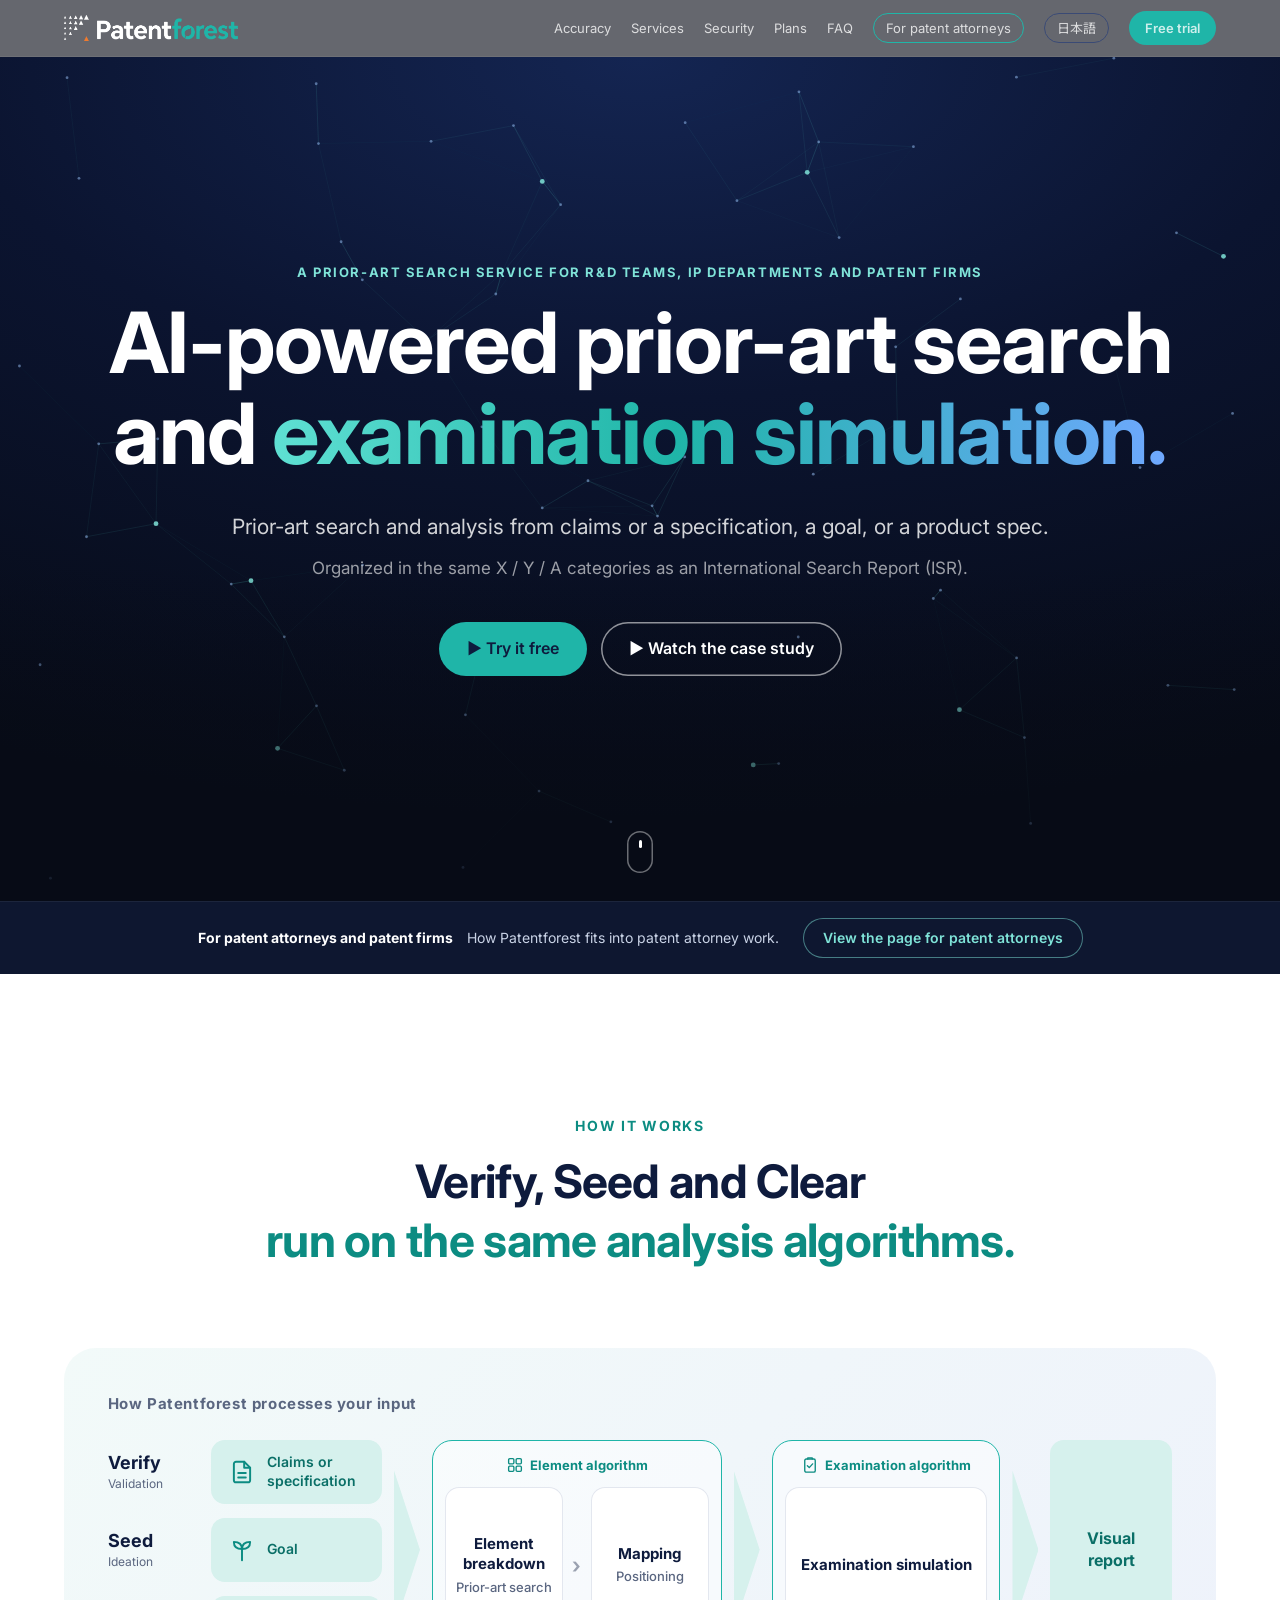
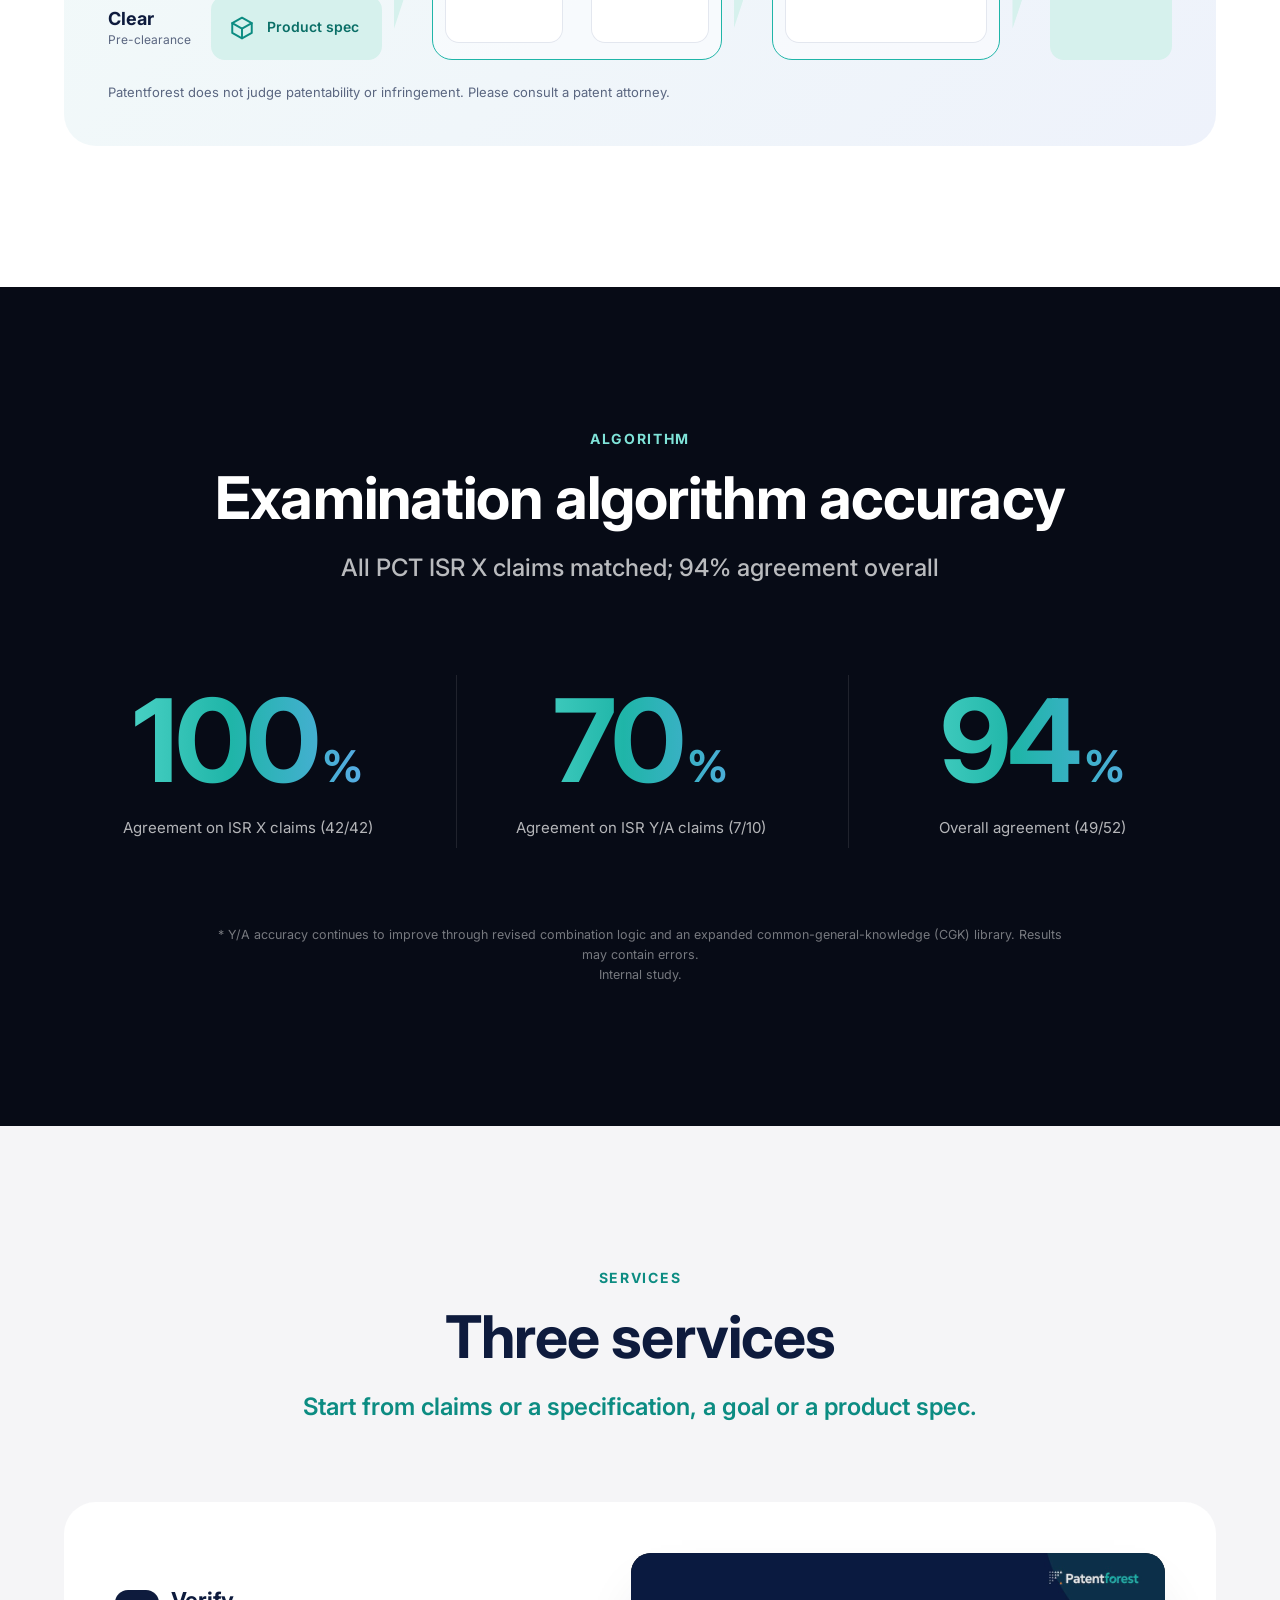
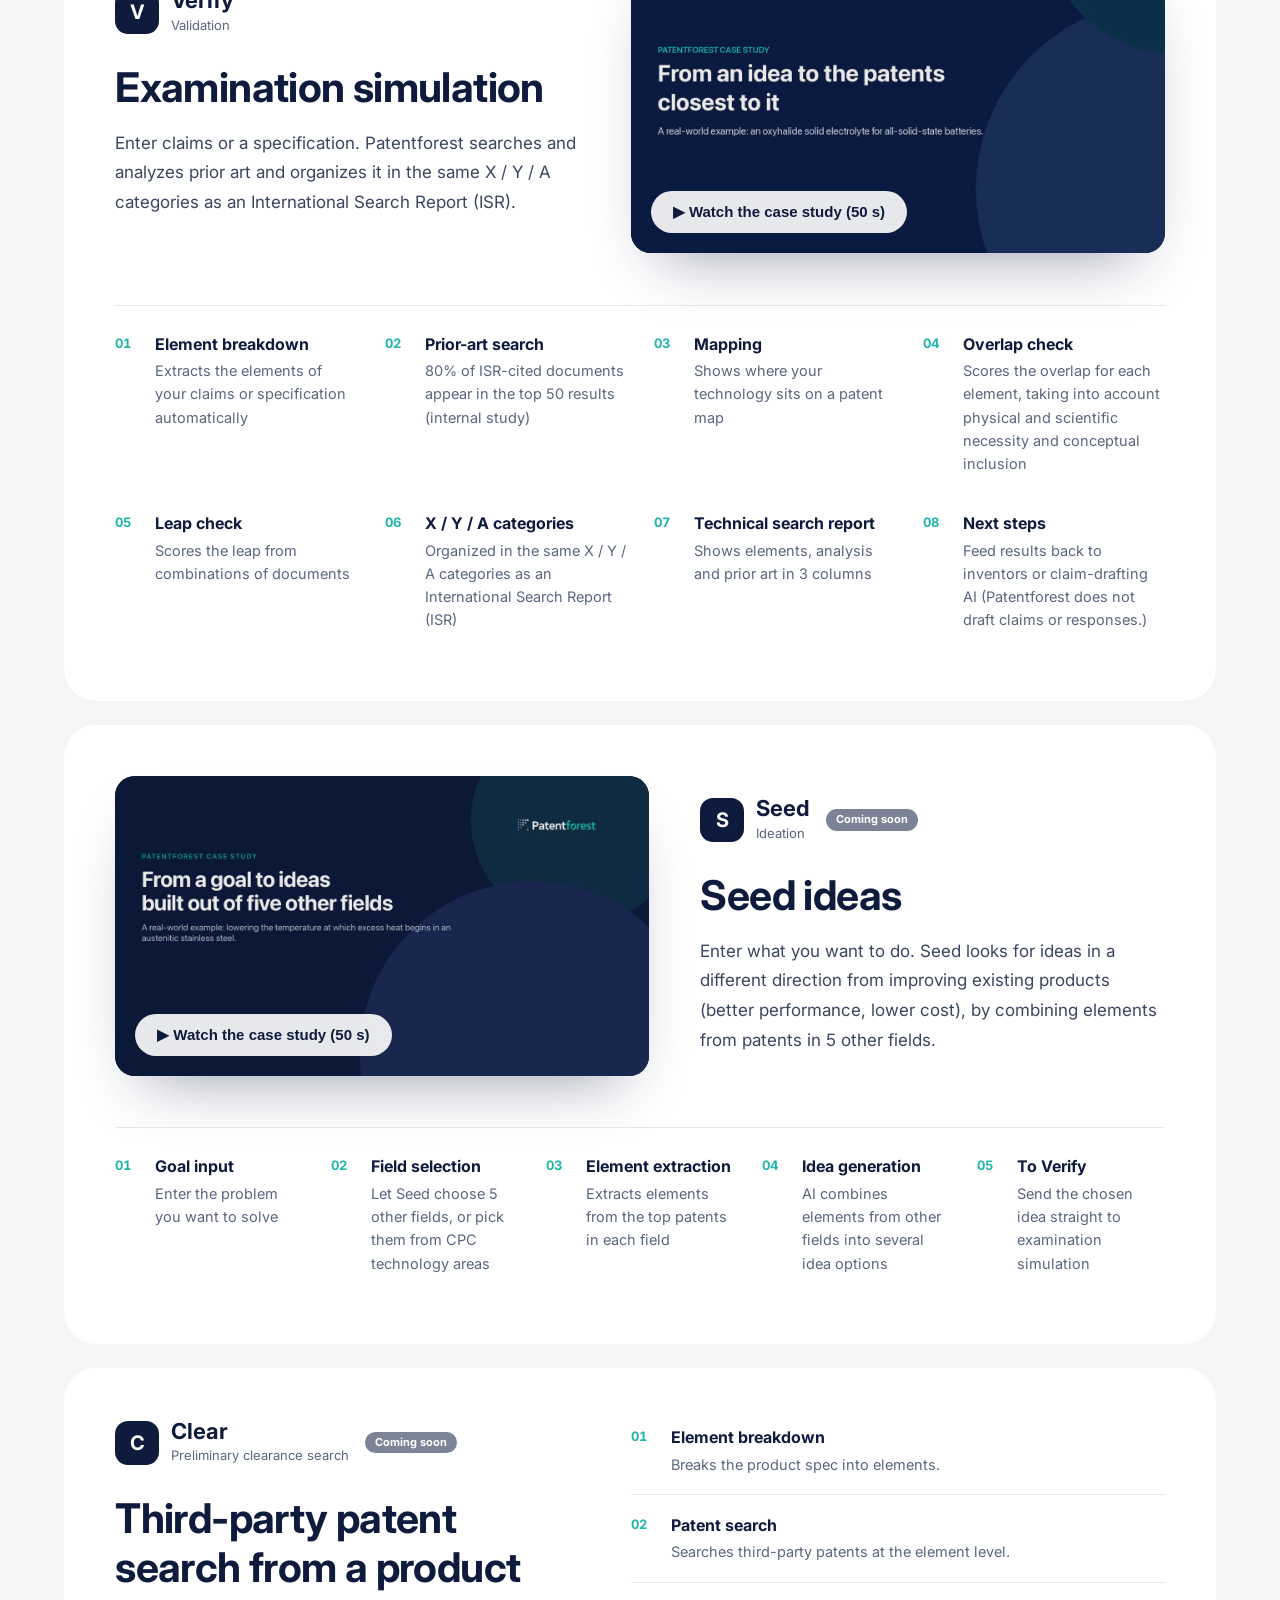
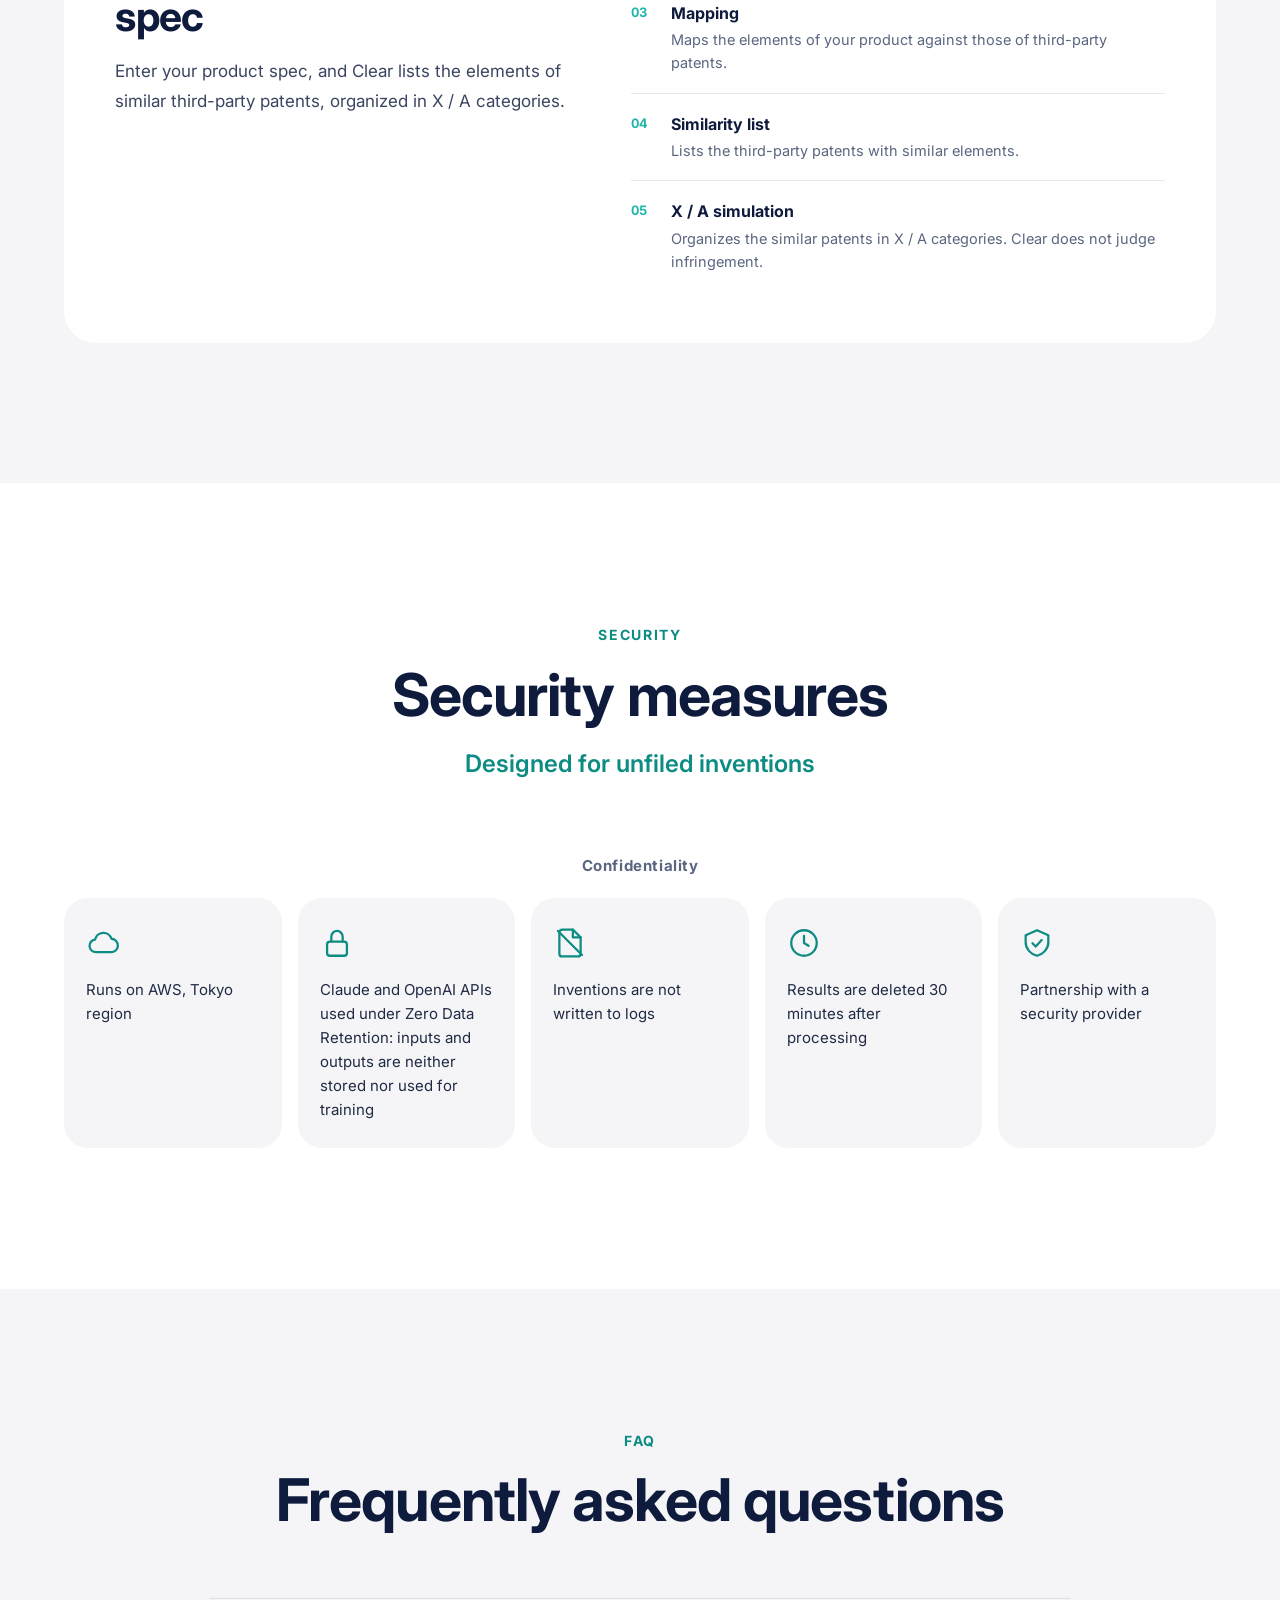
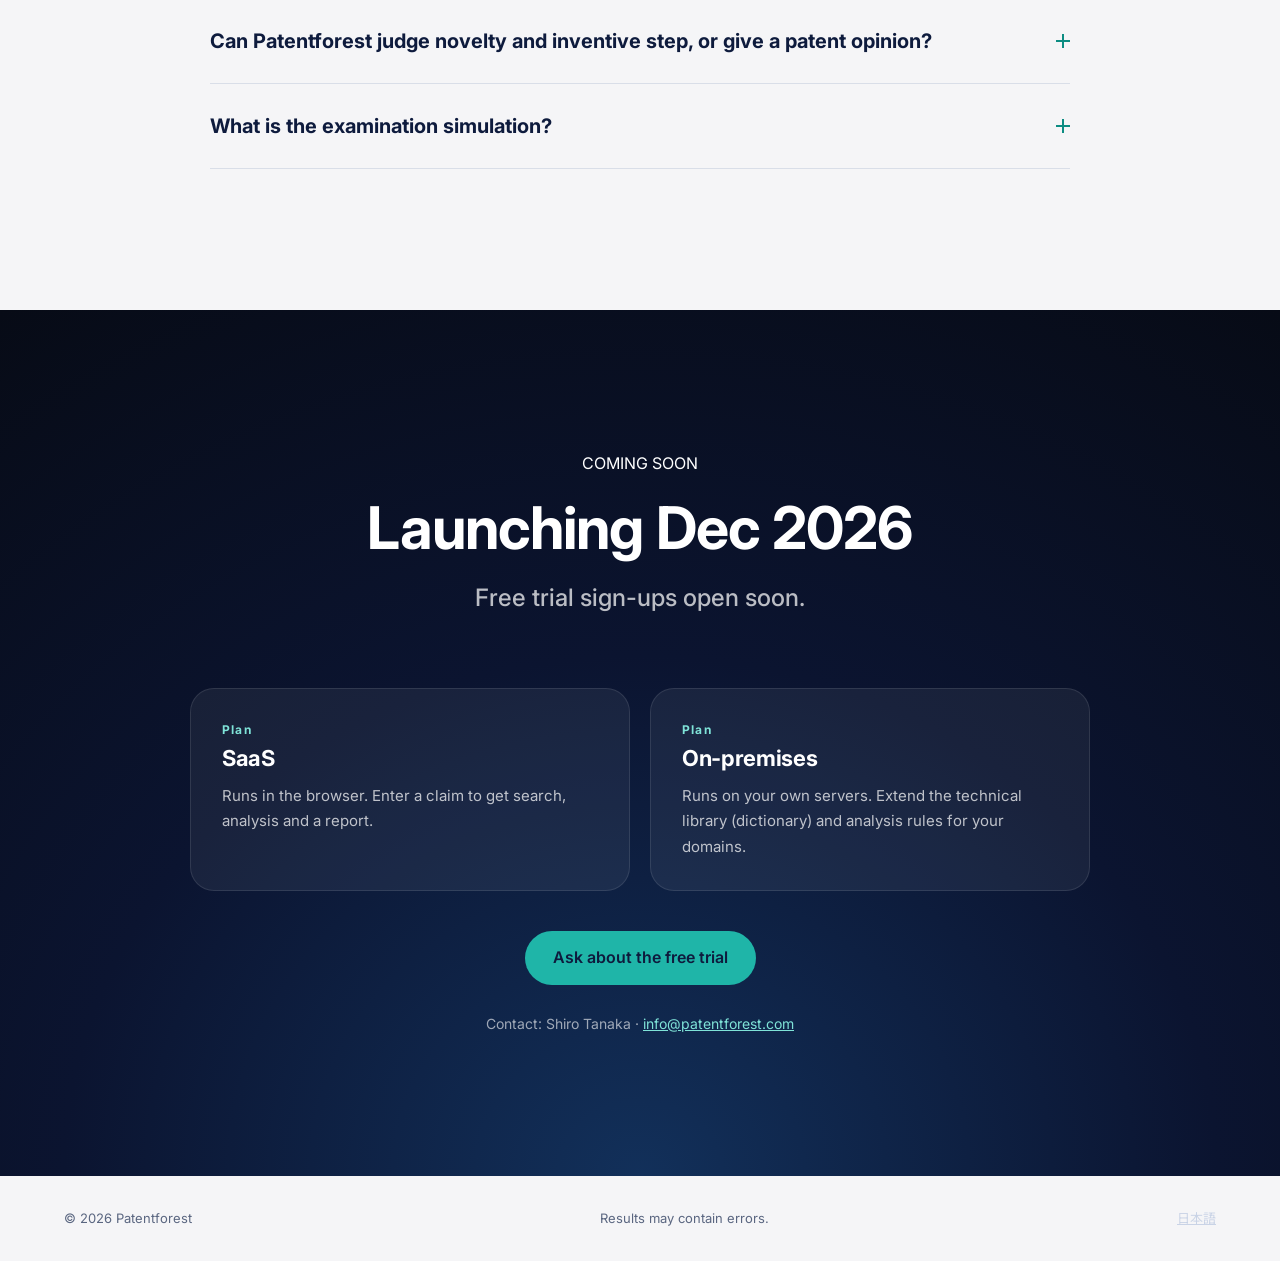
==== commit 985ab820: "Seed video: new step titles Co-Authored-By: Claude Opus 5.5 <noreply@anthropic.com>" ====
--- a/index.html
+++ b/index.html
@@ -145,7 +145,7 @@
         <h3>Seed ideas</h3>
         <p>Enter what you want to do. Seed looks for ideas in a different direction from improving existing products (better performance, lower cost), by combining elements from patents in 5 other fields.</p>
       </div>
-      <button class="pv-video" type="button" data-inline="assets/video/case-seed.mp4?v=2" data-poster="assets/video/case-seed-poster.jpg" data-caption="Case study: an austenitic stainless steel (about 50 seconds)"><img src="assets/video/case-seed-poster.jpg" alt="Case study video" loading="lazy"><span>▶ Watch the case study (50 s)</span></button>
+      <button class="pv-video" type="button" data-inline="assets/video/case-seed.mp4?v=3" data-poster="assets/video/case-seed-poster.jpg" data-caption="Case study: an austenitic stainless steel (about 50 seconds)"><img src="assets/video/case-seed-poster.jpg" alt="Case study video" loading="lazy"><span>▶ Watch the case study (50 s)</span></button>
       <ol class="h-feats">
         <li><b>Goal input</b>Enter the problem you want to solve</li>
         <li><b>Field selection</b>Let Seed choose 5 other fields, or pick them from CPC technology areas</li>
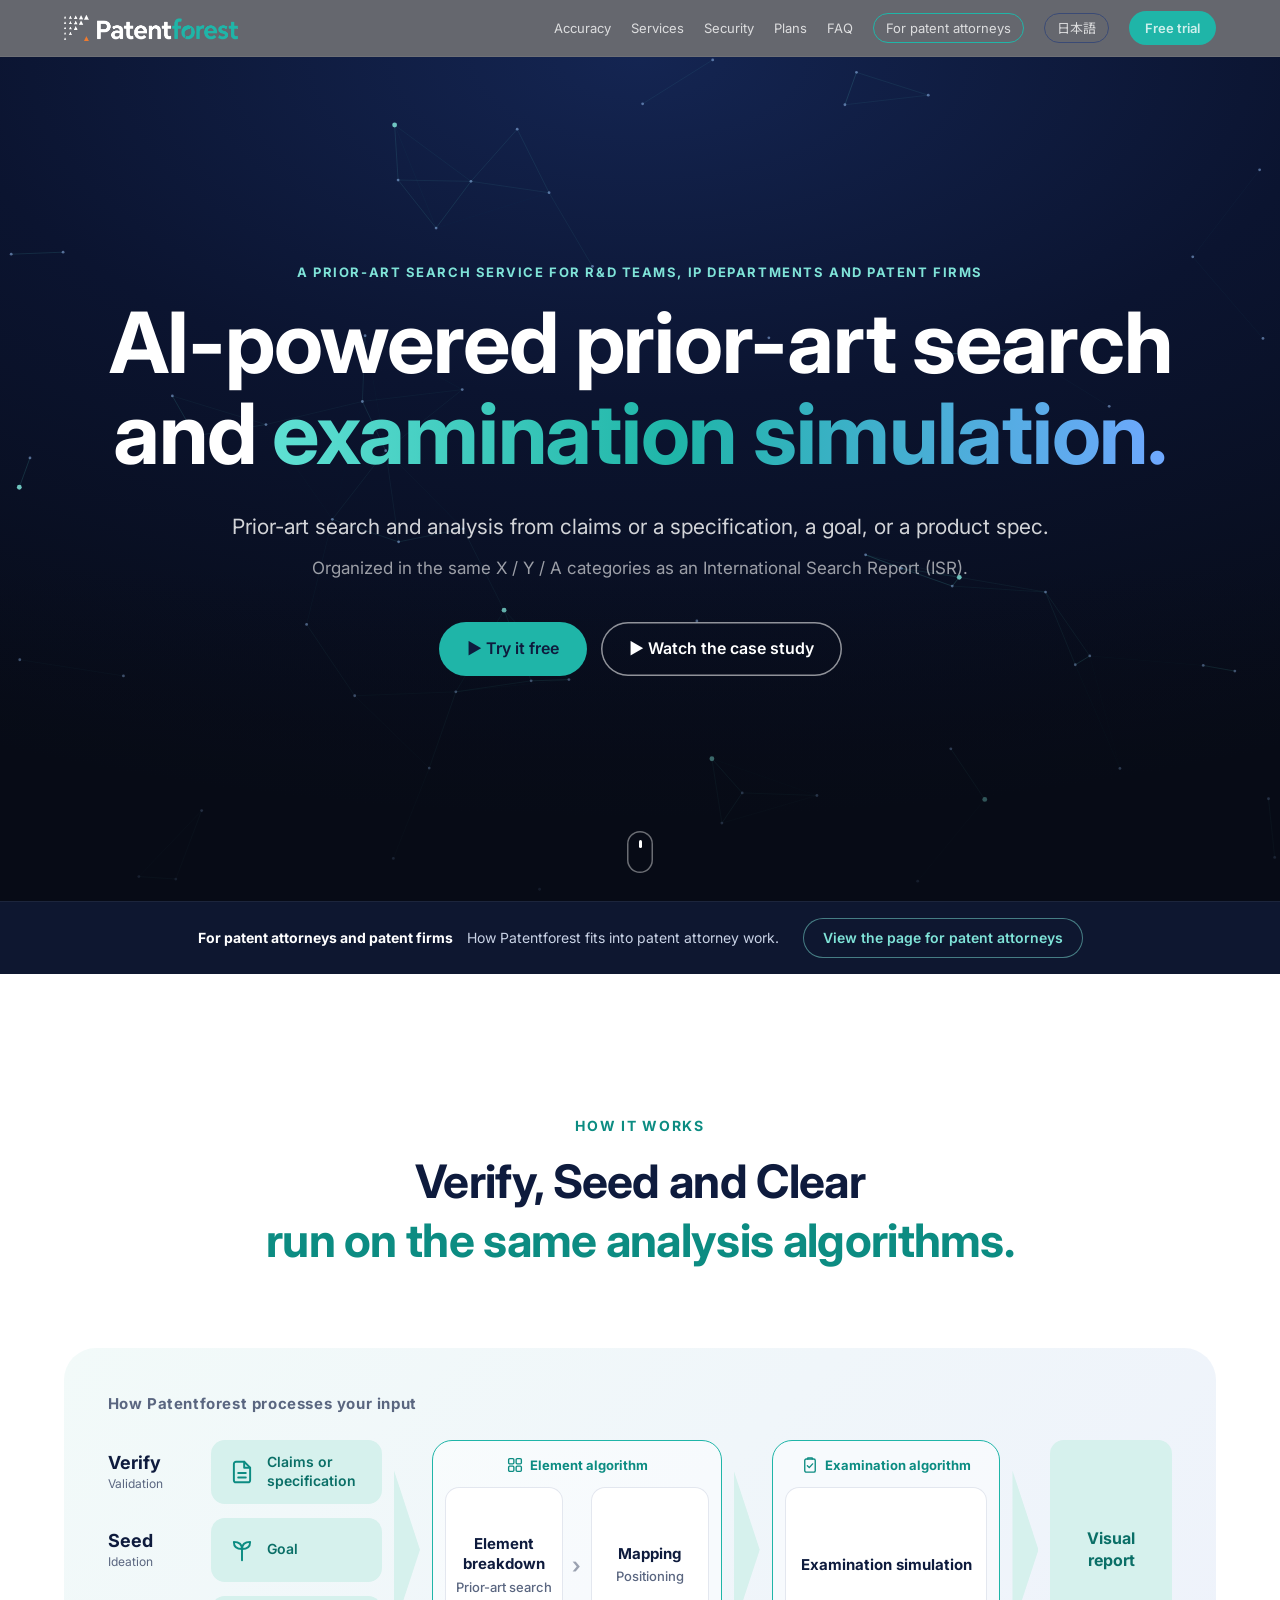
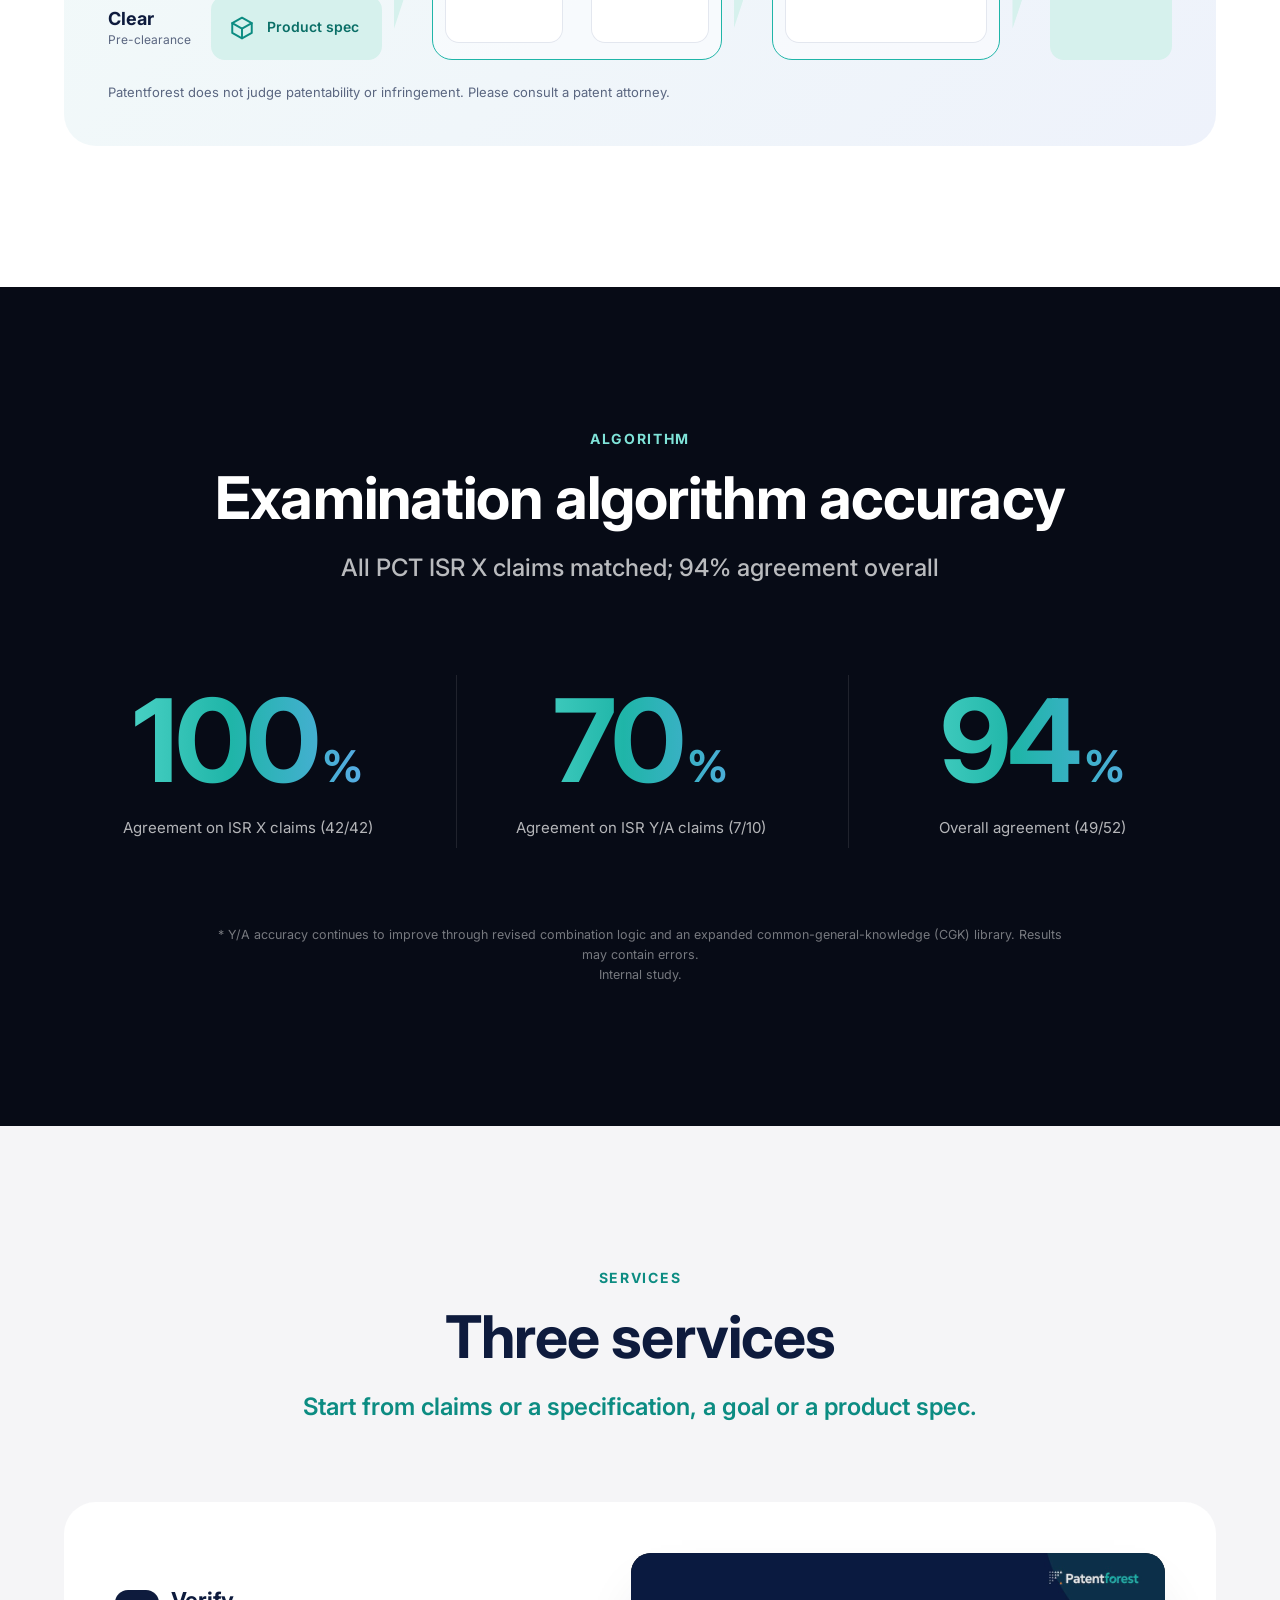
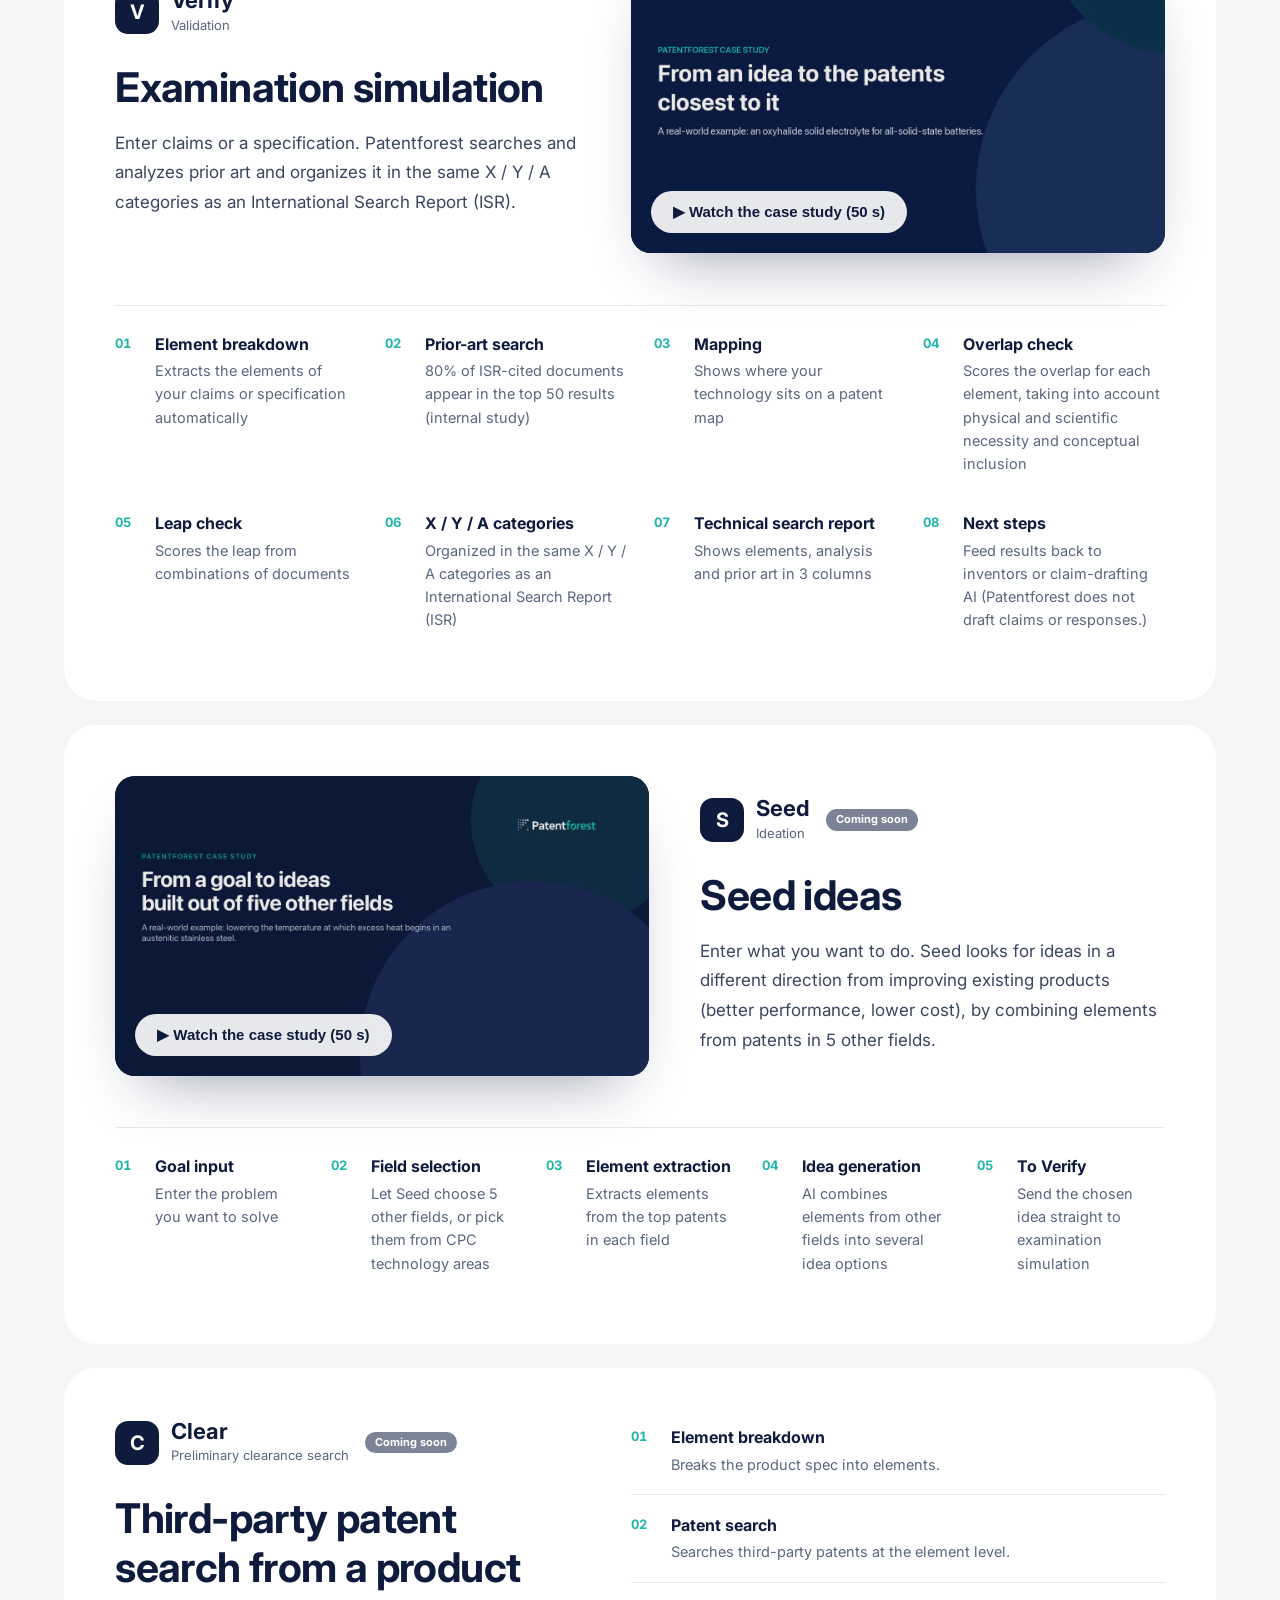
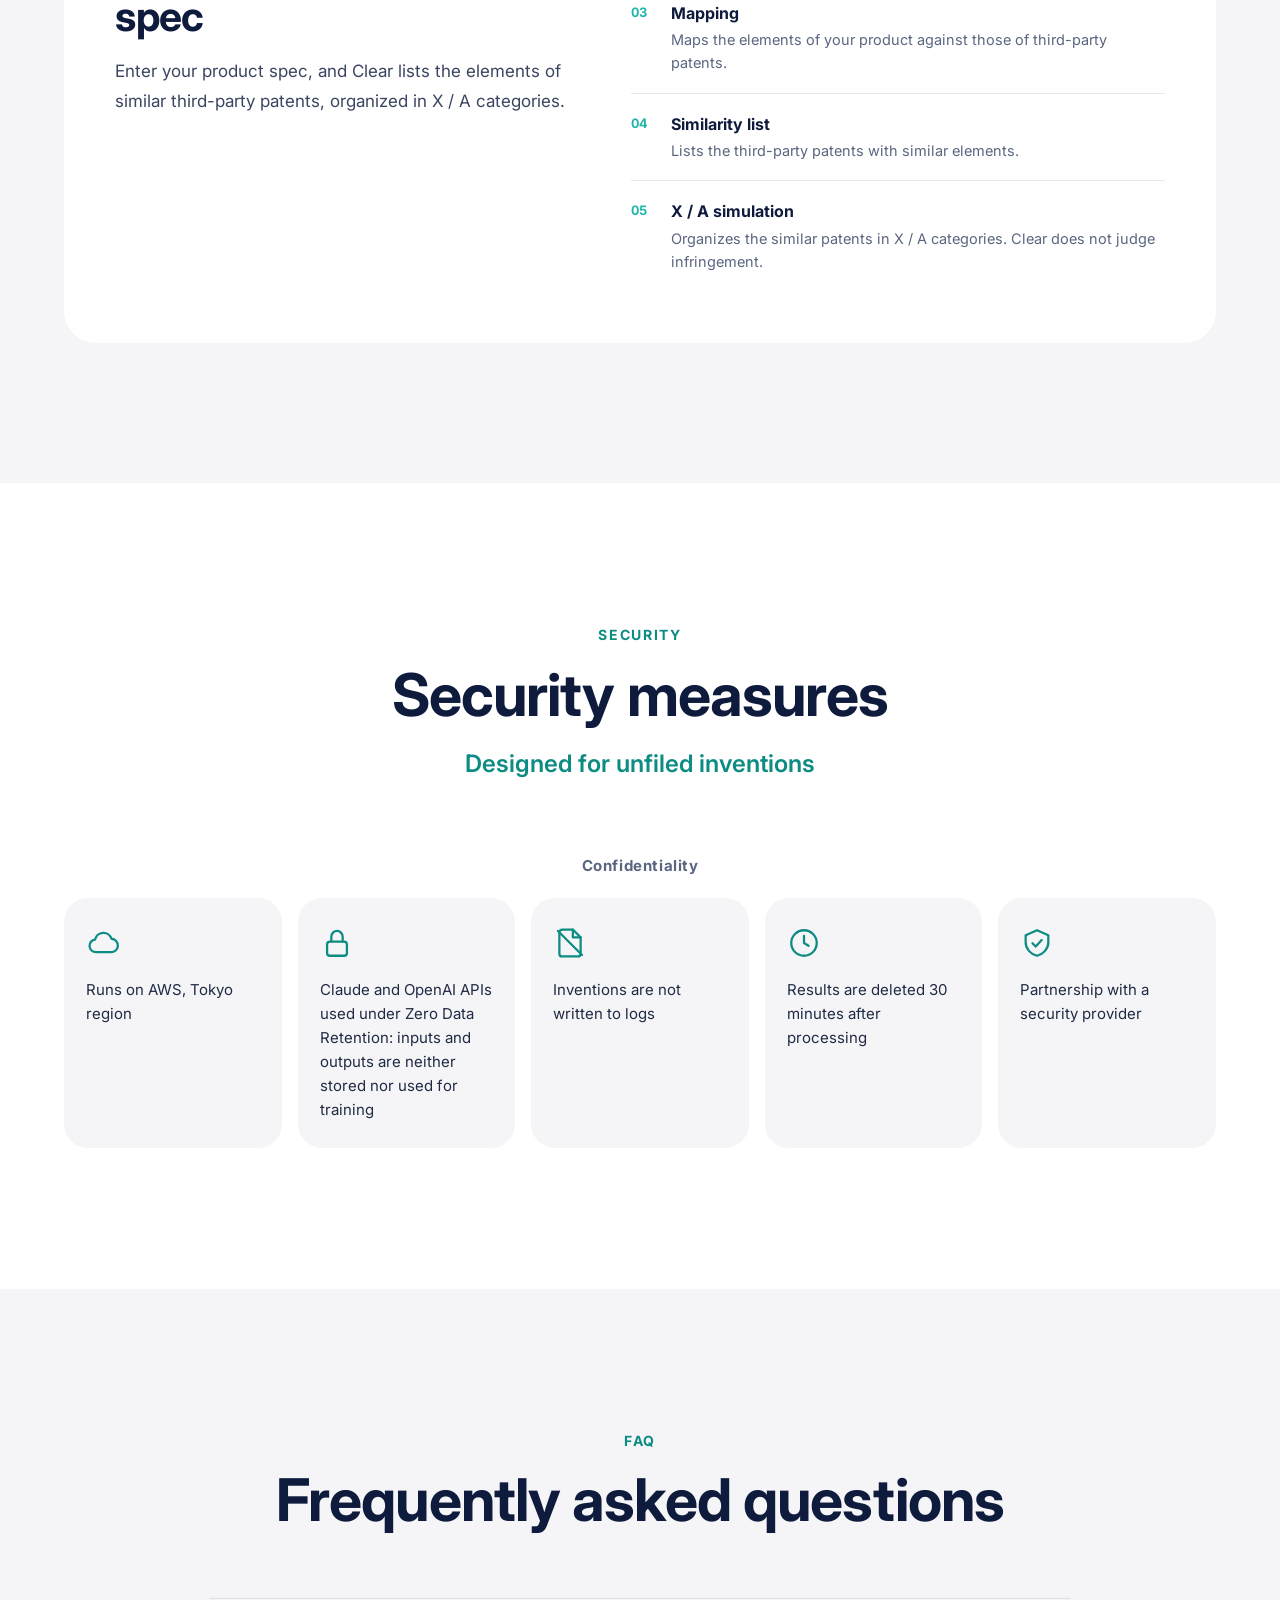
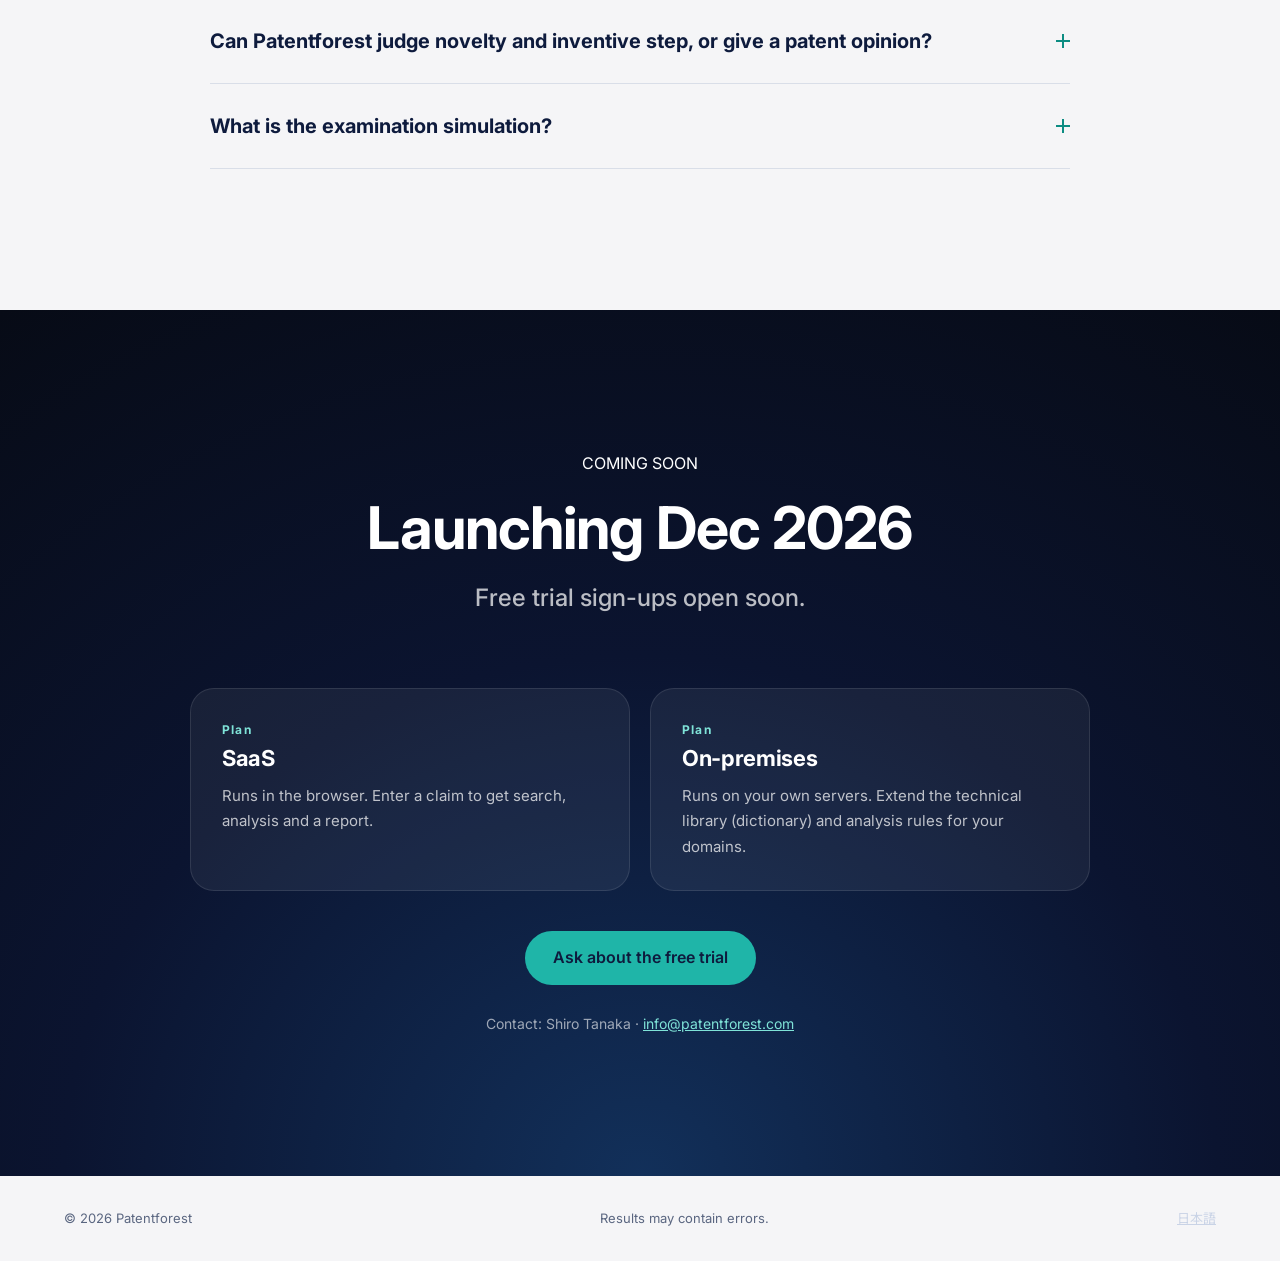
==== commit cb3934e9: "Seed video: drop STEP 6 subtitle Co-Authored-By: Claude Opus 5.5 <noreply@anthropic.com>" ====
--- a/index.html
+++ b/index.html
@@ -145,7 +145,7 @@
         <h3>Seed ideas</h3>
         <p>Enter what you want to do. Seed looks for ideas in a different direction from improving existing products (better performance, lower cost), by combining elements from patents in 5 other fields.</p>
       </div>
-      <button class="pv-video" type="button" data-inline="assets/video/case-seed.mp4?v=3" data-poster="assets/video/case-seed-poster.jpg" data-caption="Case study: an austenitic stainless steel (about 50 seconds)"><img src="assets/video/case-seed-poster.jpg" alt="Case study video" loading="lazy"><span>▶ Watch the case study (50 s)</span></button>
+      <button class="pv-video" type="button" data-inline="assets/video/case-seed.mp4?v=4" data-poster="assets/video/case-seed-poster.jpg" data-caption="Case study: an austenitic stainless steel (about 50 seconds)"><img src="assets/video/case-seed-poster.jpg" alt="Case study video" loading="lazy"><span>▶ Watch the case study (50 s)</span></button>
       <ol class="h-feats">
         <li><b>Goal input</b>Enter the problem you want to solve</li>
         <li><b>Field selection</b>Let Seed choose 5 other fields, or pick them from CPC technology areas</li>
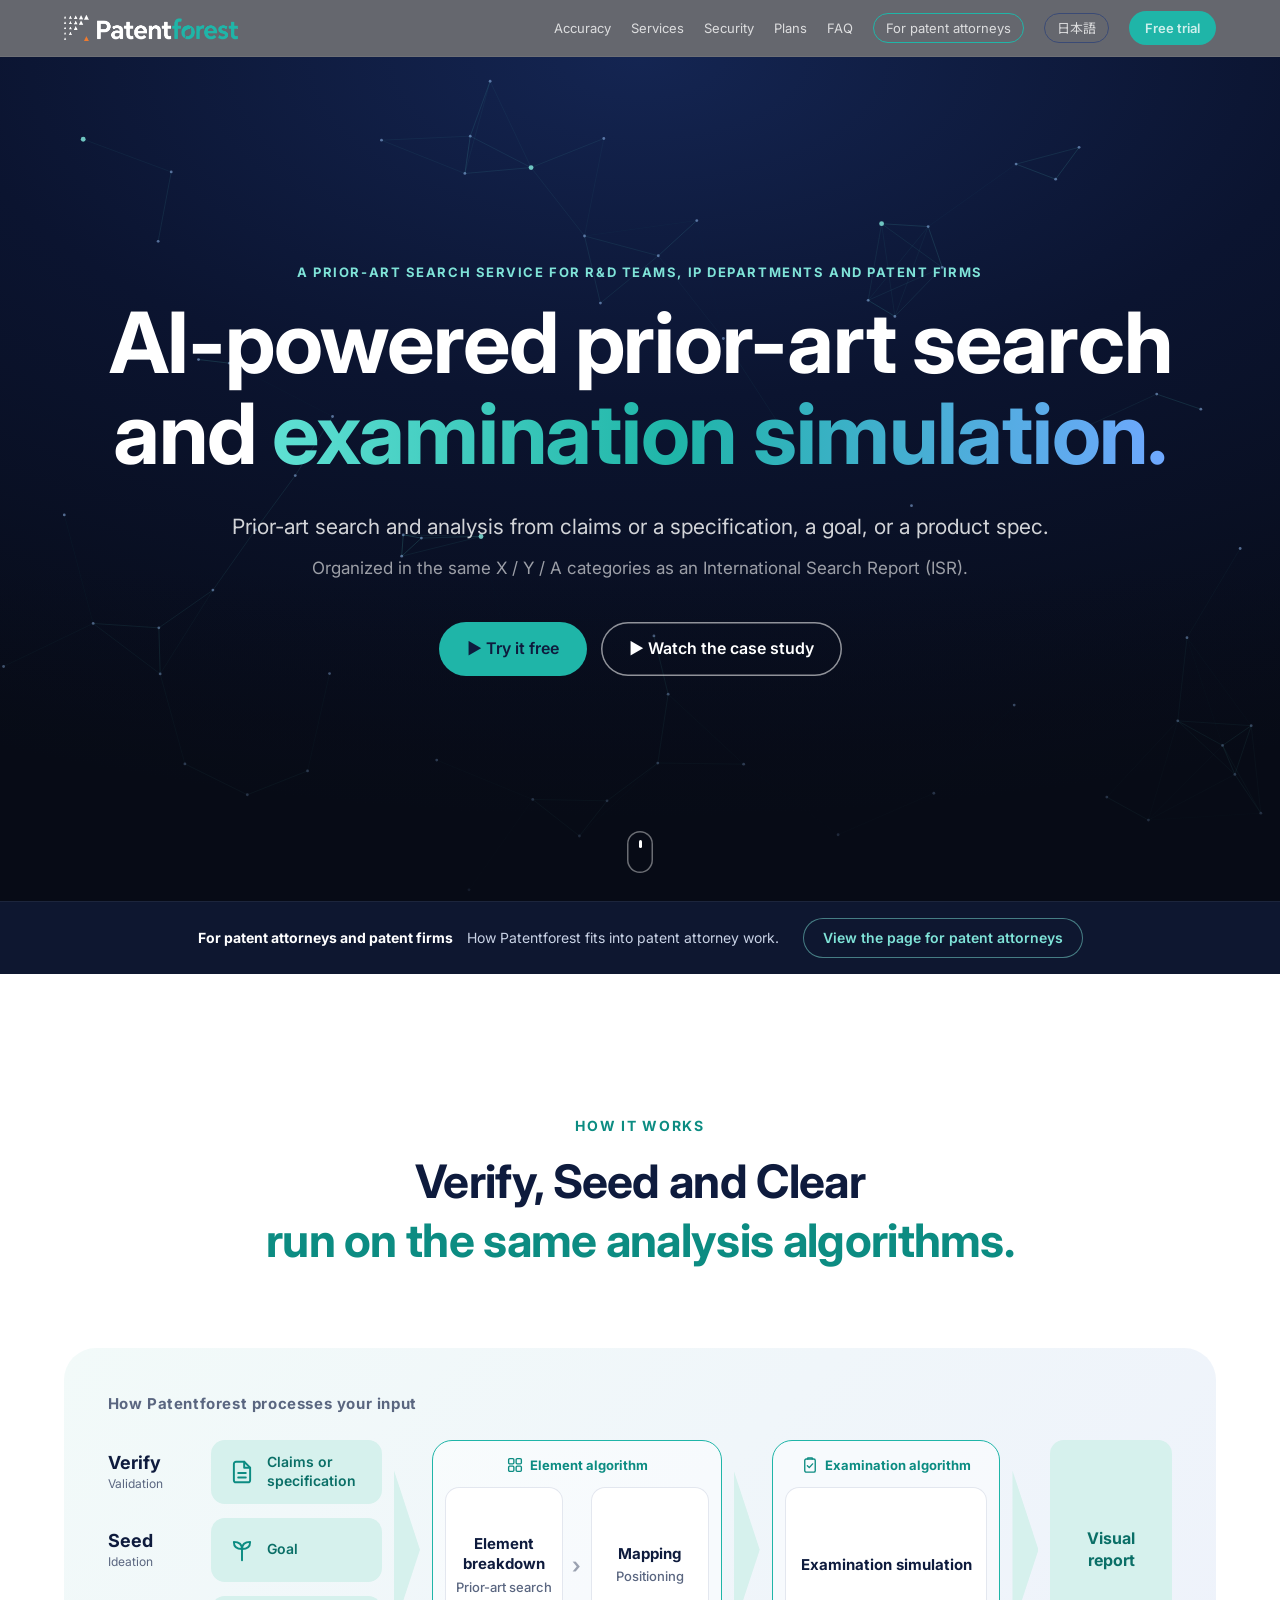
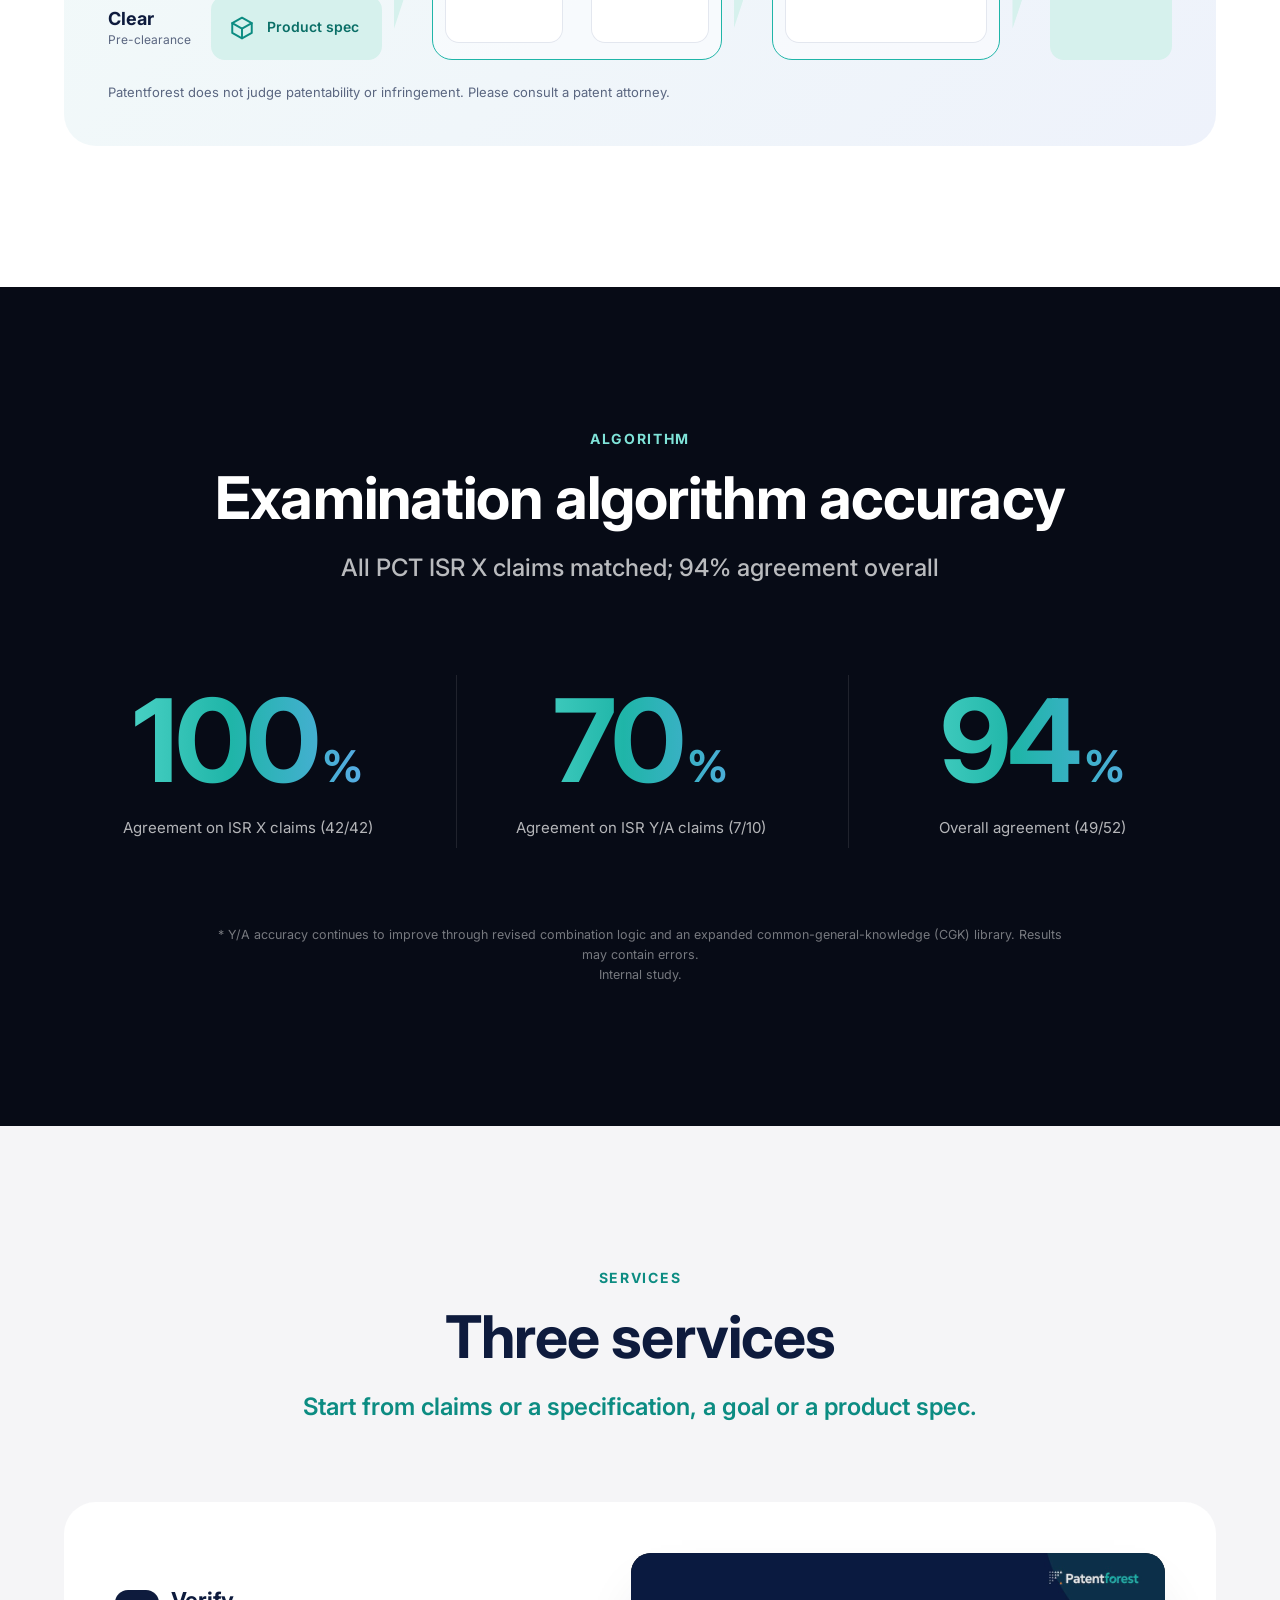
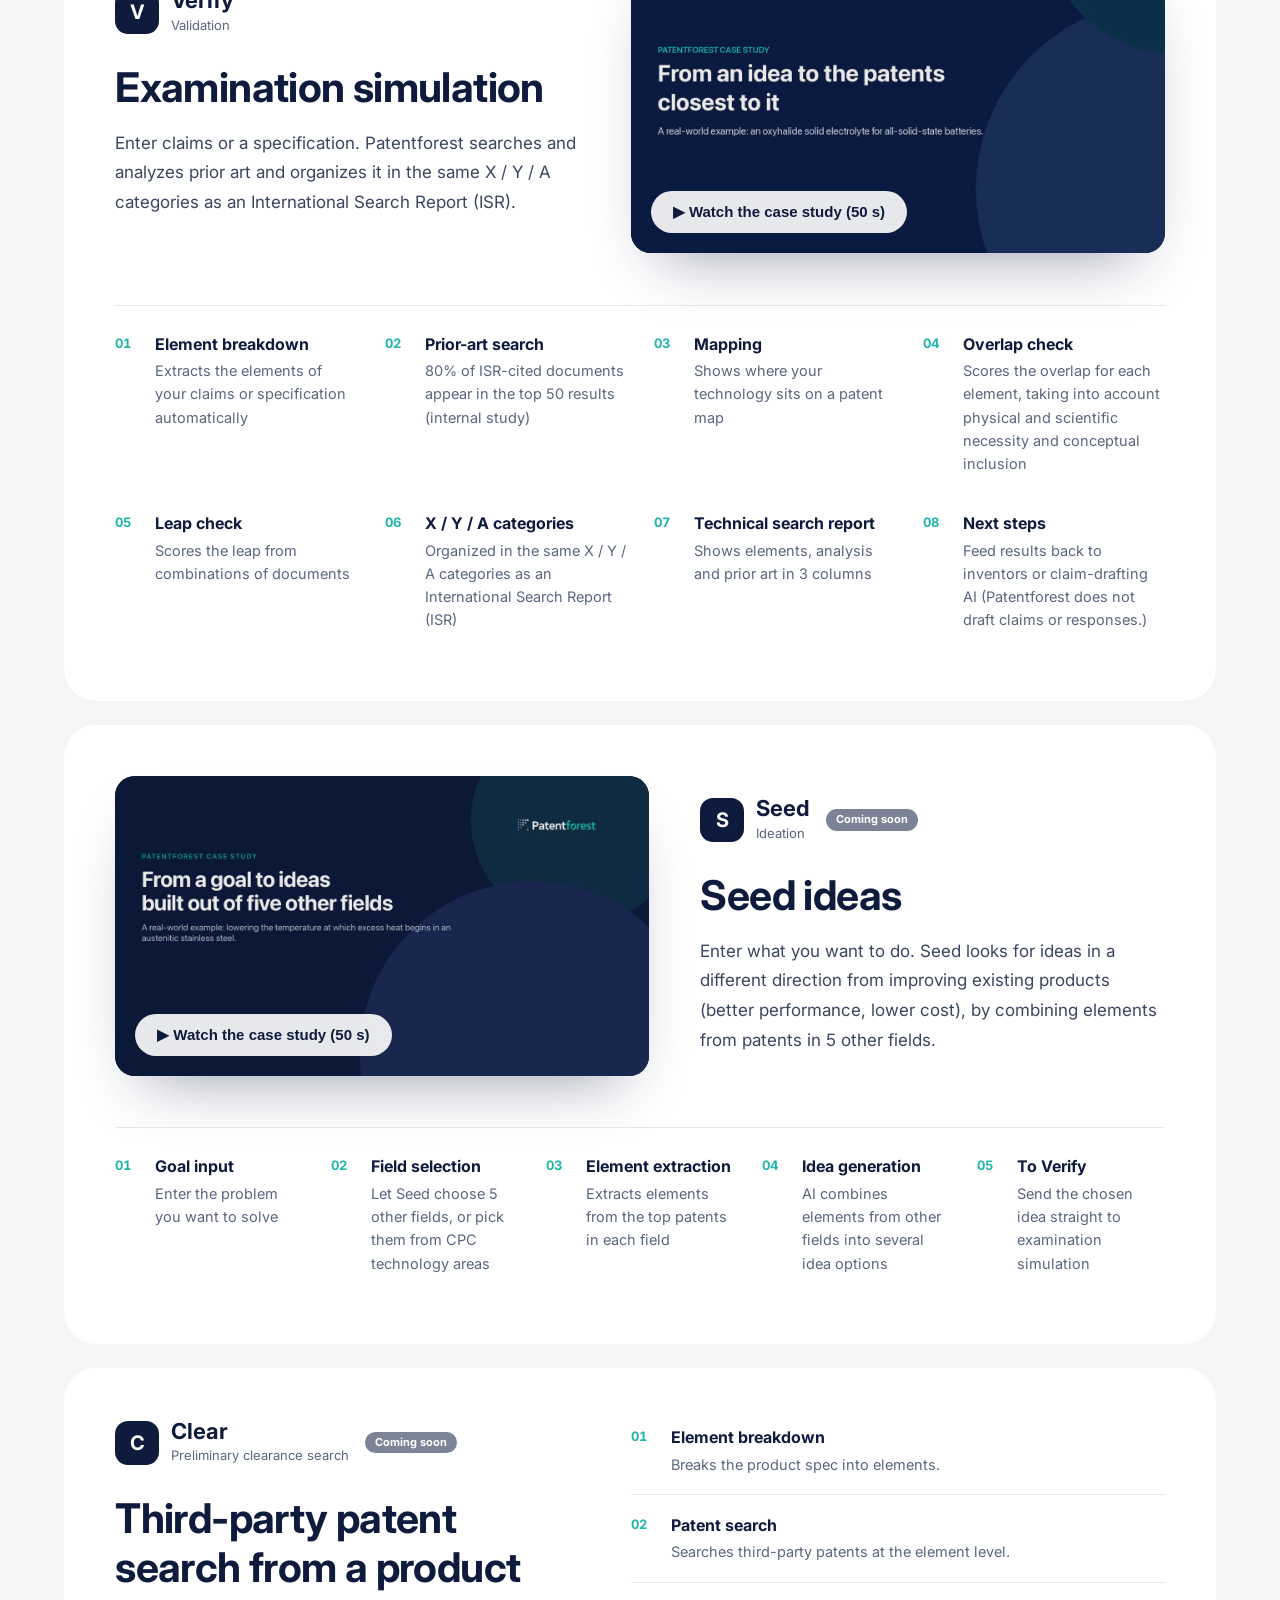
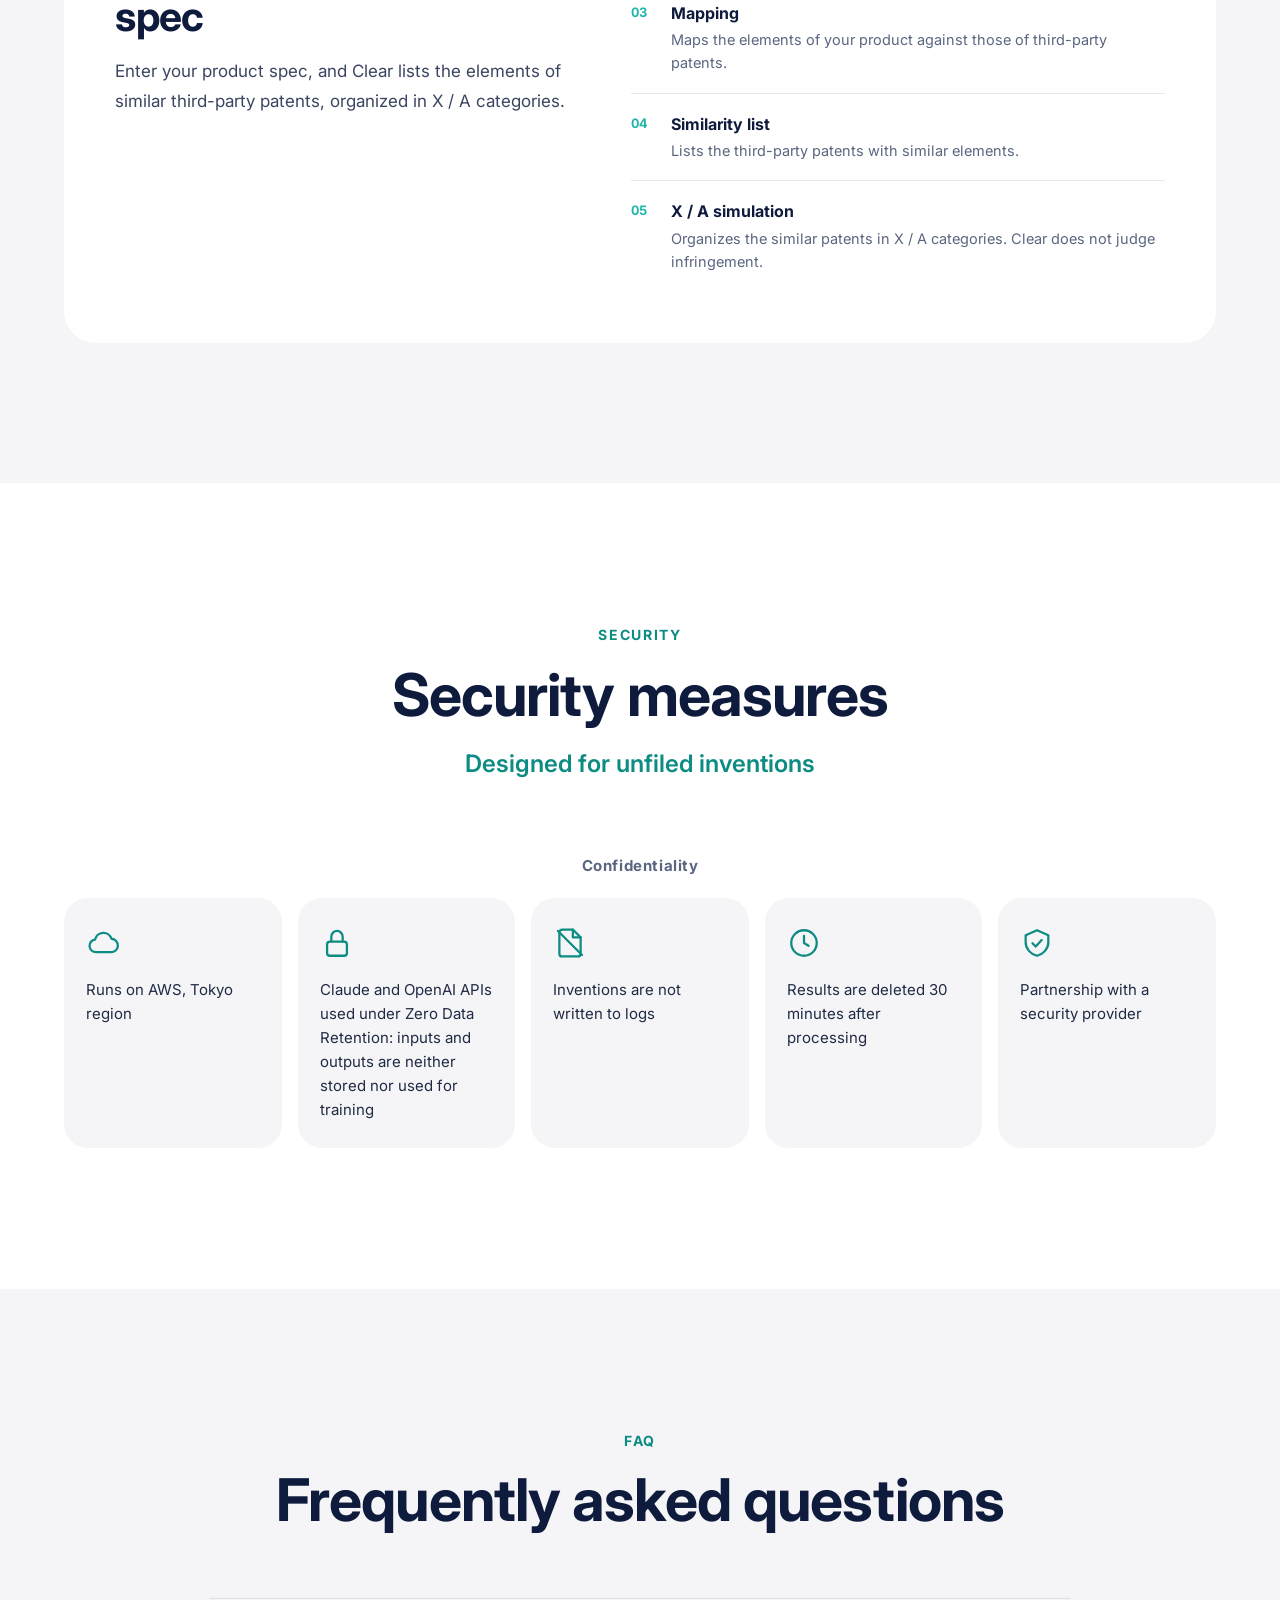
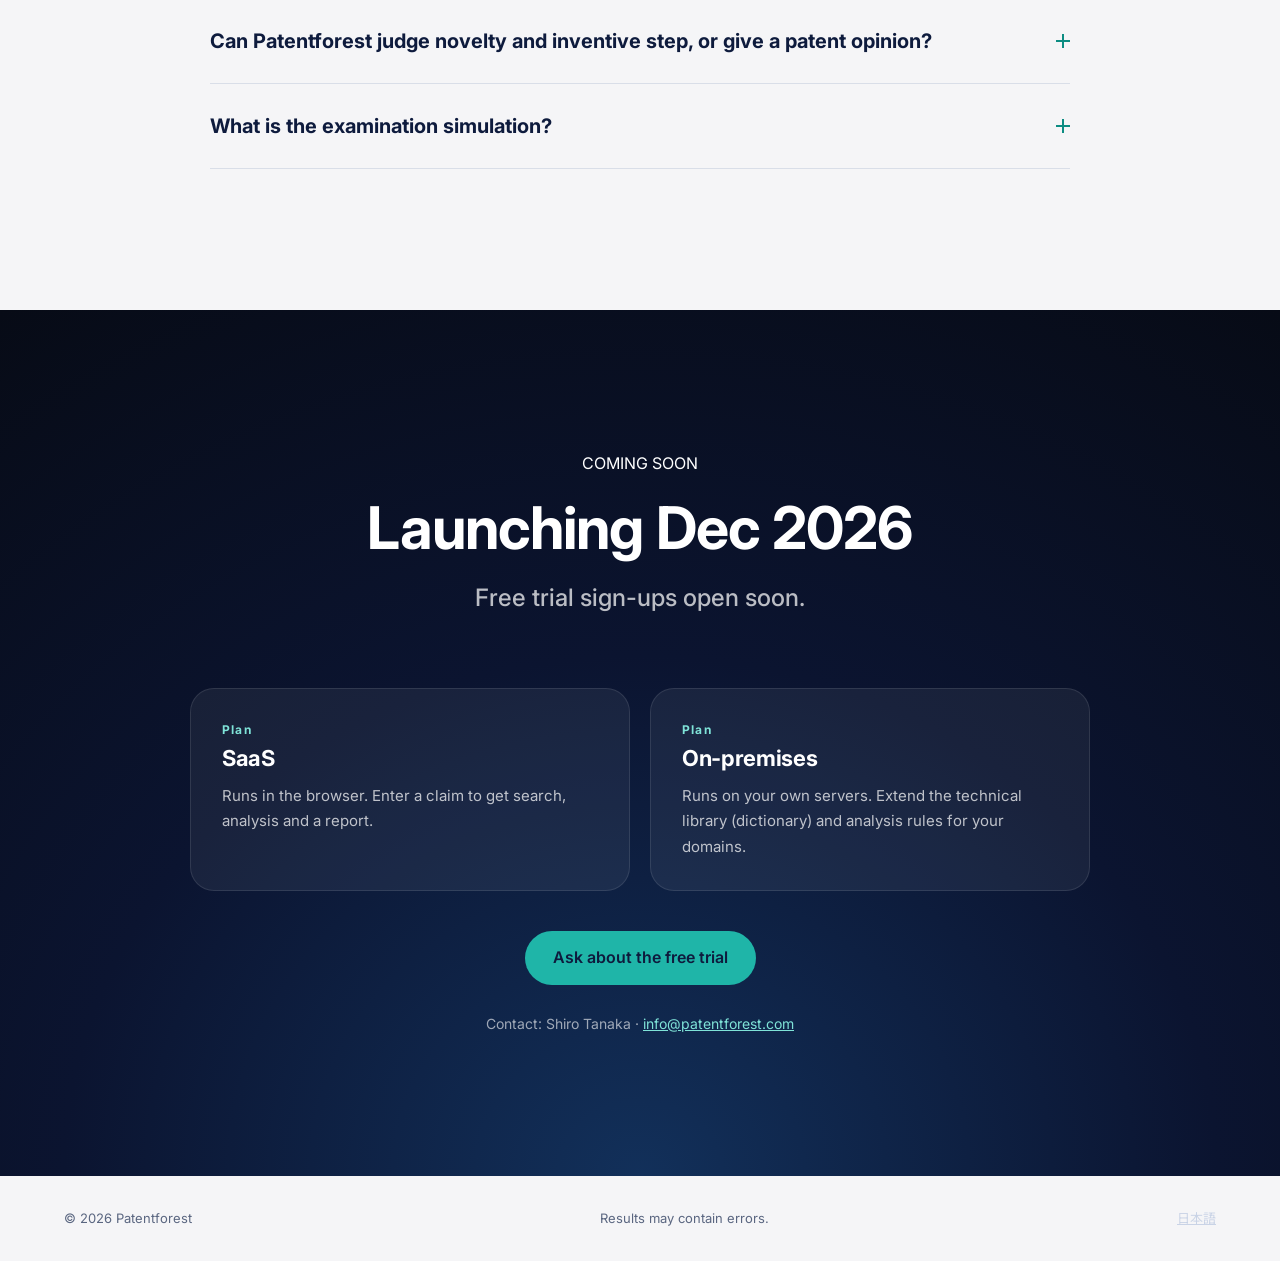
==== commit c4119c3c: "Seed video: Japanese step titles as specified Co-Authored-By: Claude Opus 5.5 <noreply@anthropic.com" ====
--- a/index.html
+++ b/index.html
@@ -145,7 +145,7 @@
         <h3>Seed ideas</h3>
         <p>Enter what you want to do. Seed looks for ideas in a different direction from improving existing products (better performance, lower cost), by combining elements from patents in 5 other fields.</p>
       </div>
-      <button class="pv-video" type="button" data-inline="assets/video/case-seed.mp4?v=4" data-poster="assets/video/case-seed-poster.jpg" data-caption="Case study: an austenitic stainless steel (about 50 seconds)"><img src="assets/video/case-seed-poster.jpg" alt="Case study video" loading="lazy"><span>▶ Watch the case study (50 s)</span></button>
+      <button class="pv-video" type="button" data-inline="assets/video/case-seed.mp4?v=5" data-poster="assets/video/case-seed-poster.jpg" data-caption="Case study: an austenitic stainless steel (about 50 seconds)"><img src="assets/video/case-seed-poster.jpg" alt="Case study video" loading="lazy"><span>▶ Watch the case study (50 s)</span></button>
       <ol class="h-feats">
         <li><b>Goal input</b>Enter the problem you want to solve</li>
         <li><b>Field selection</b>Let Seed choose 5 other fields, or pick them from CPC technology areas</li>
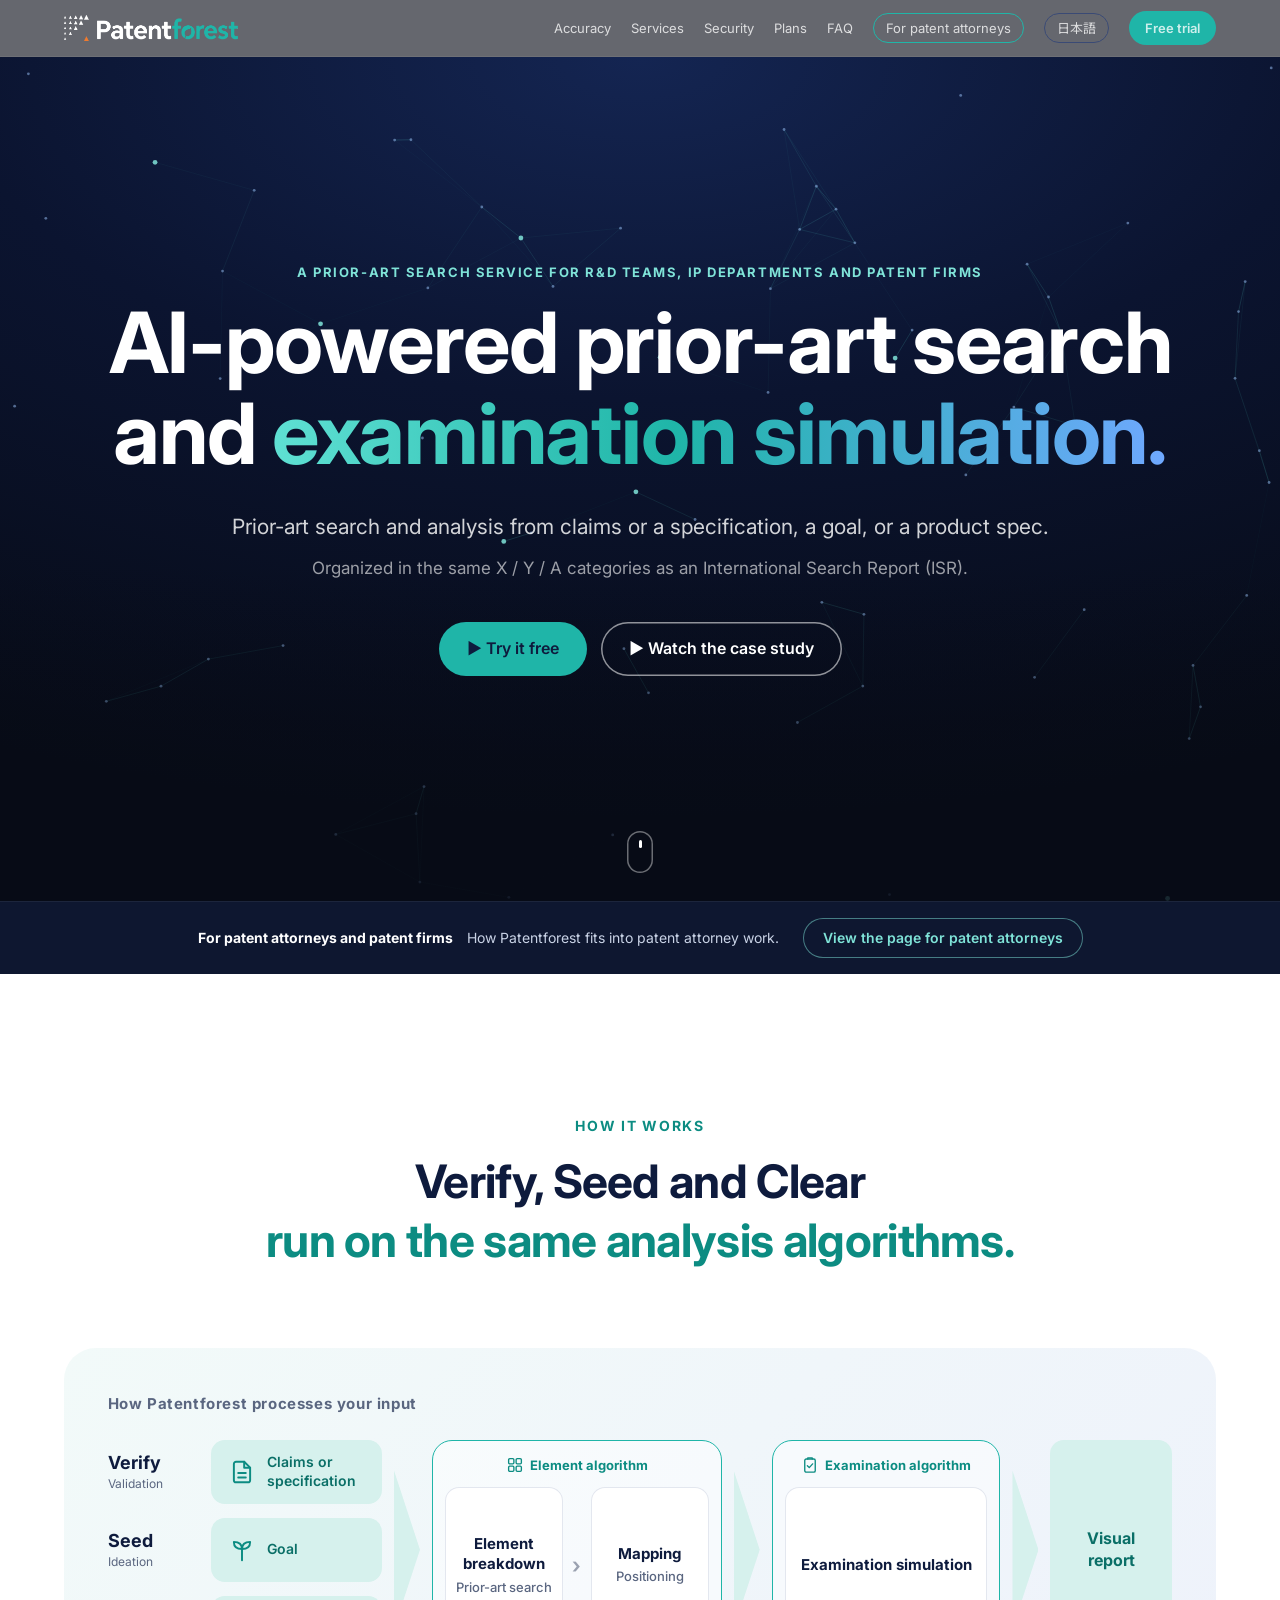
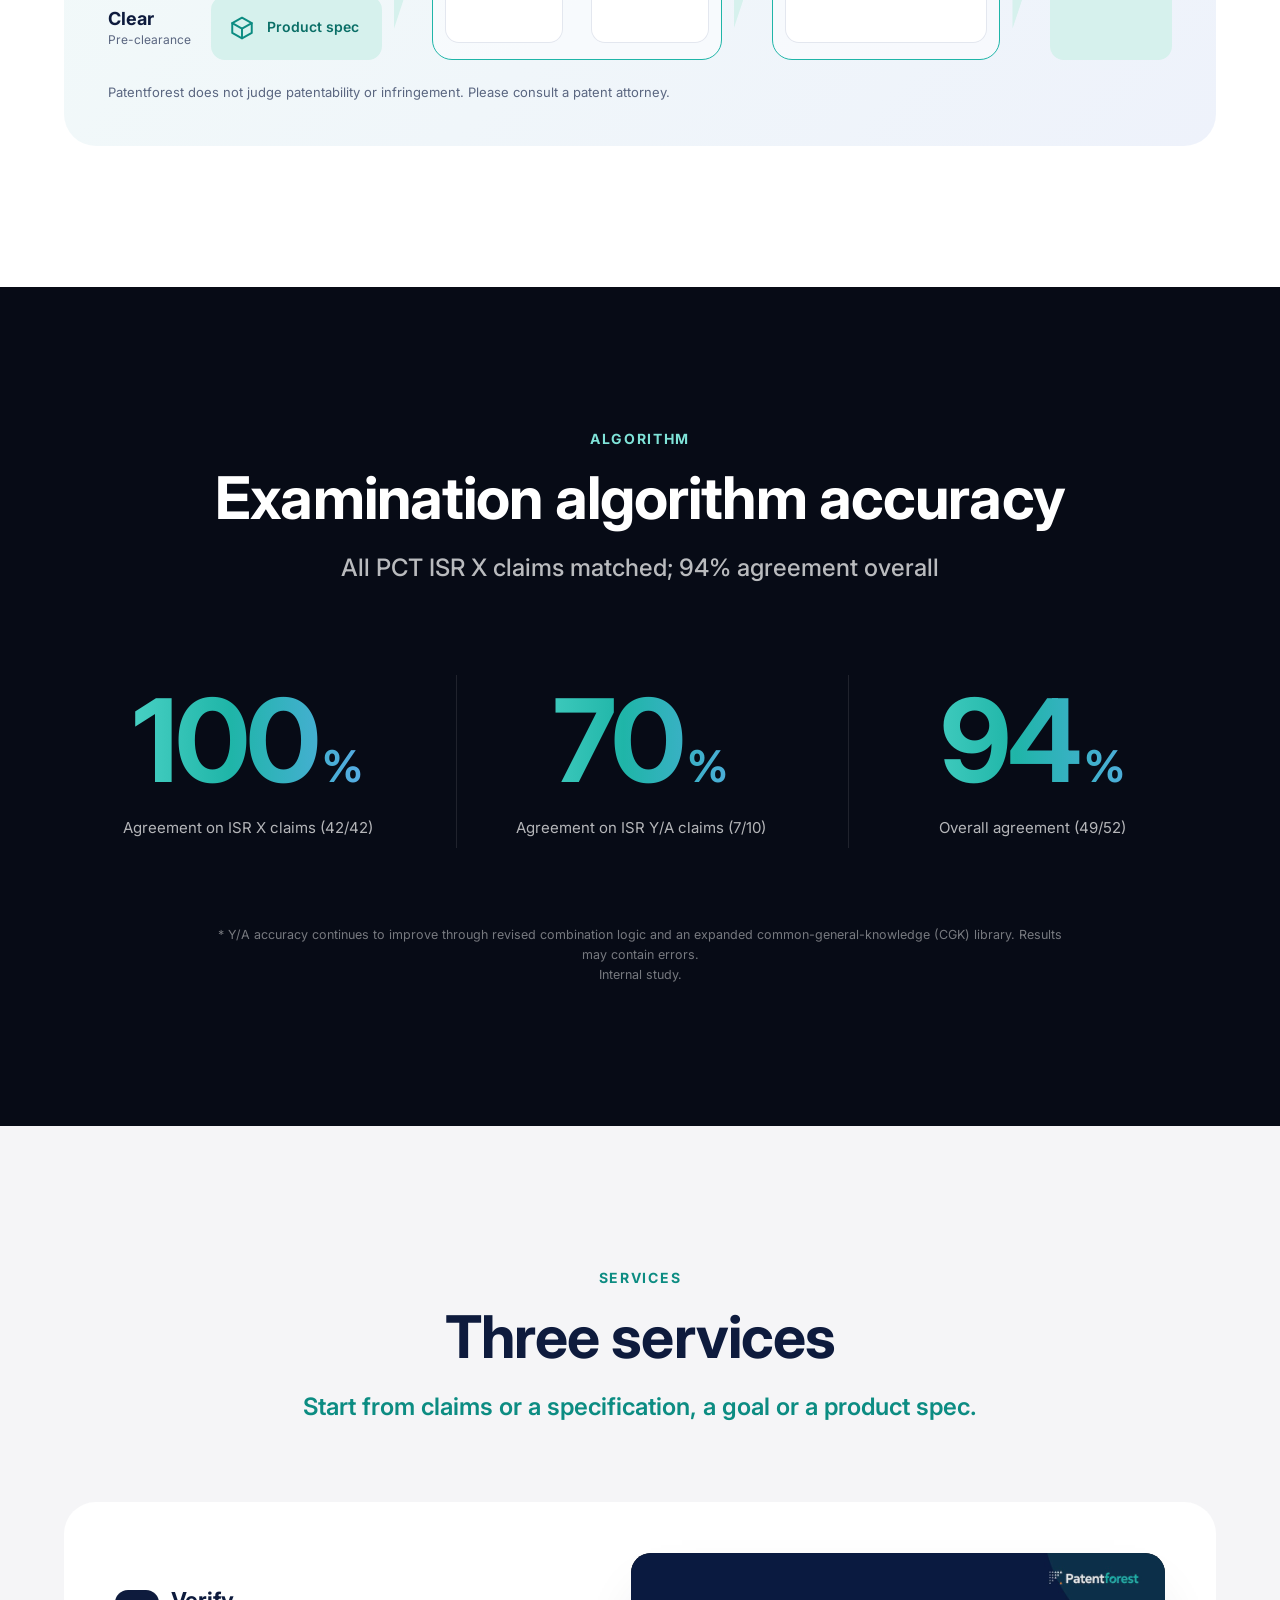
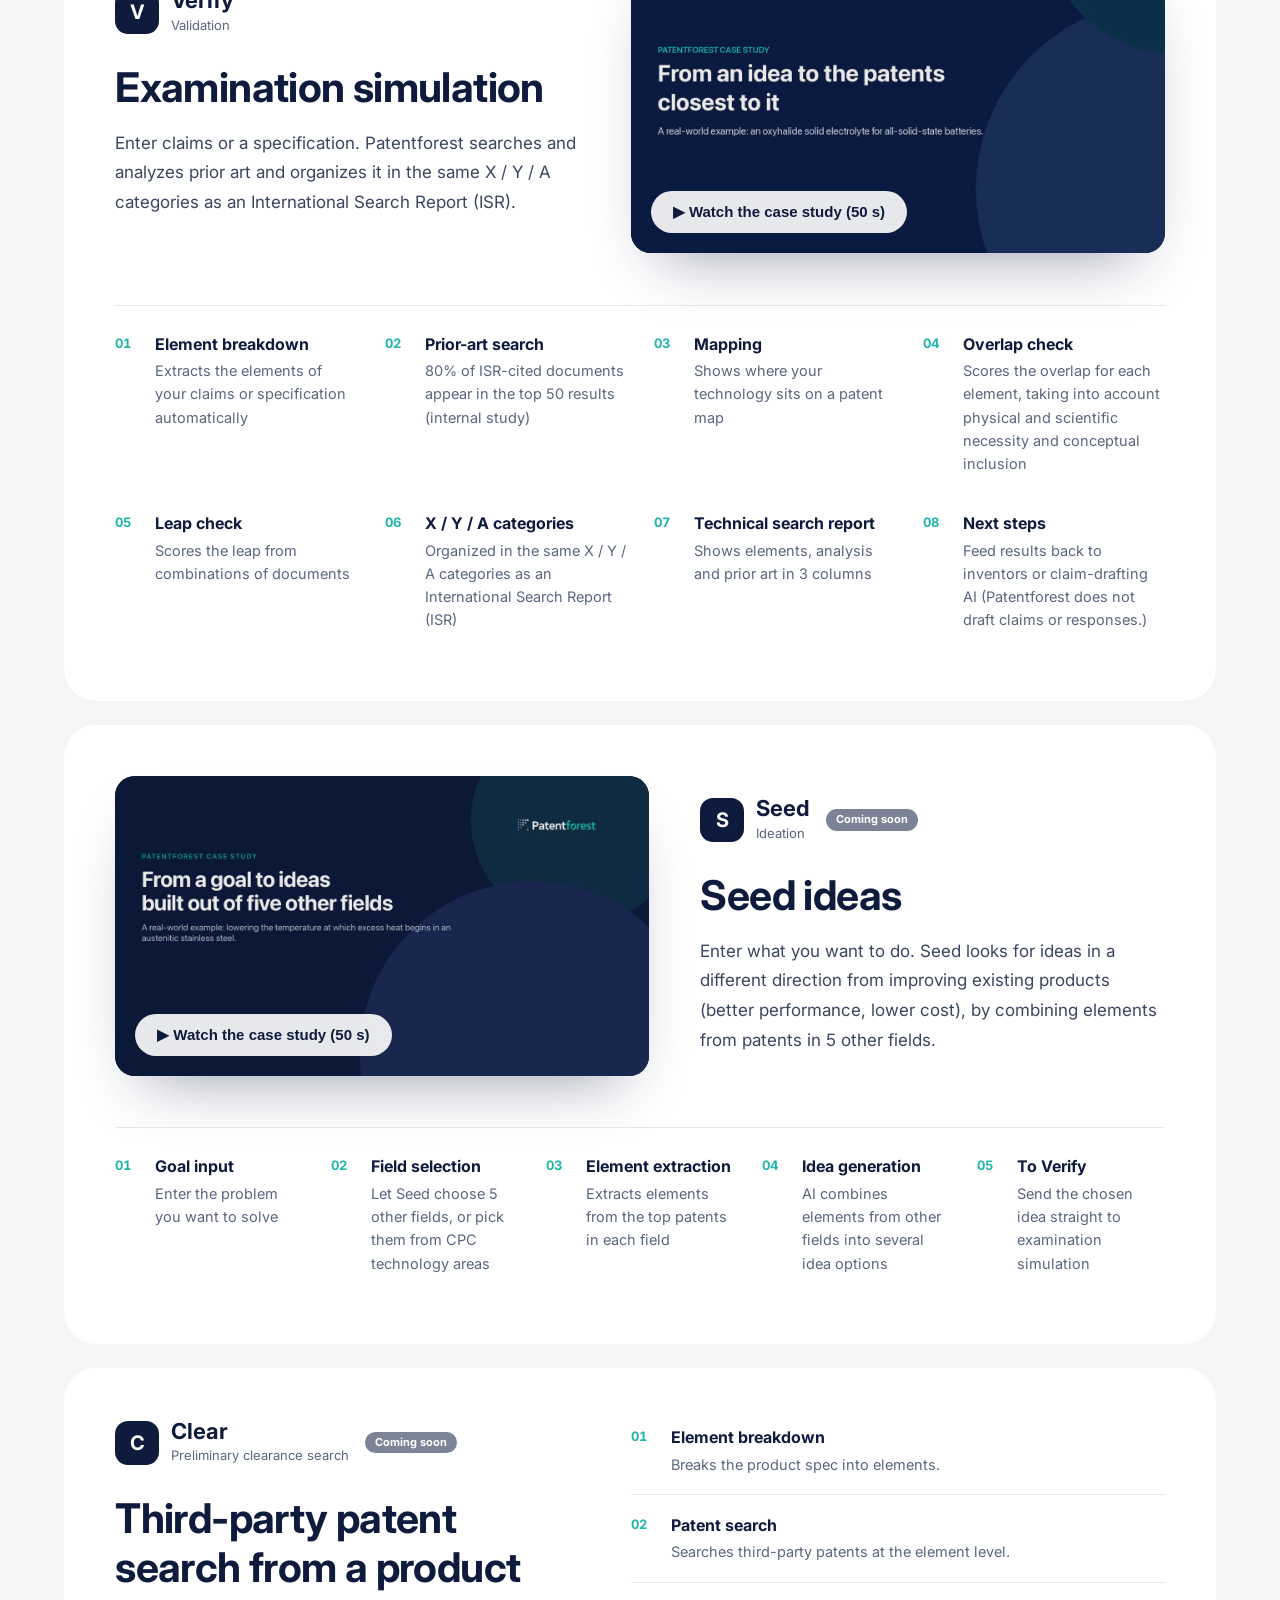
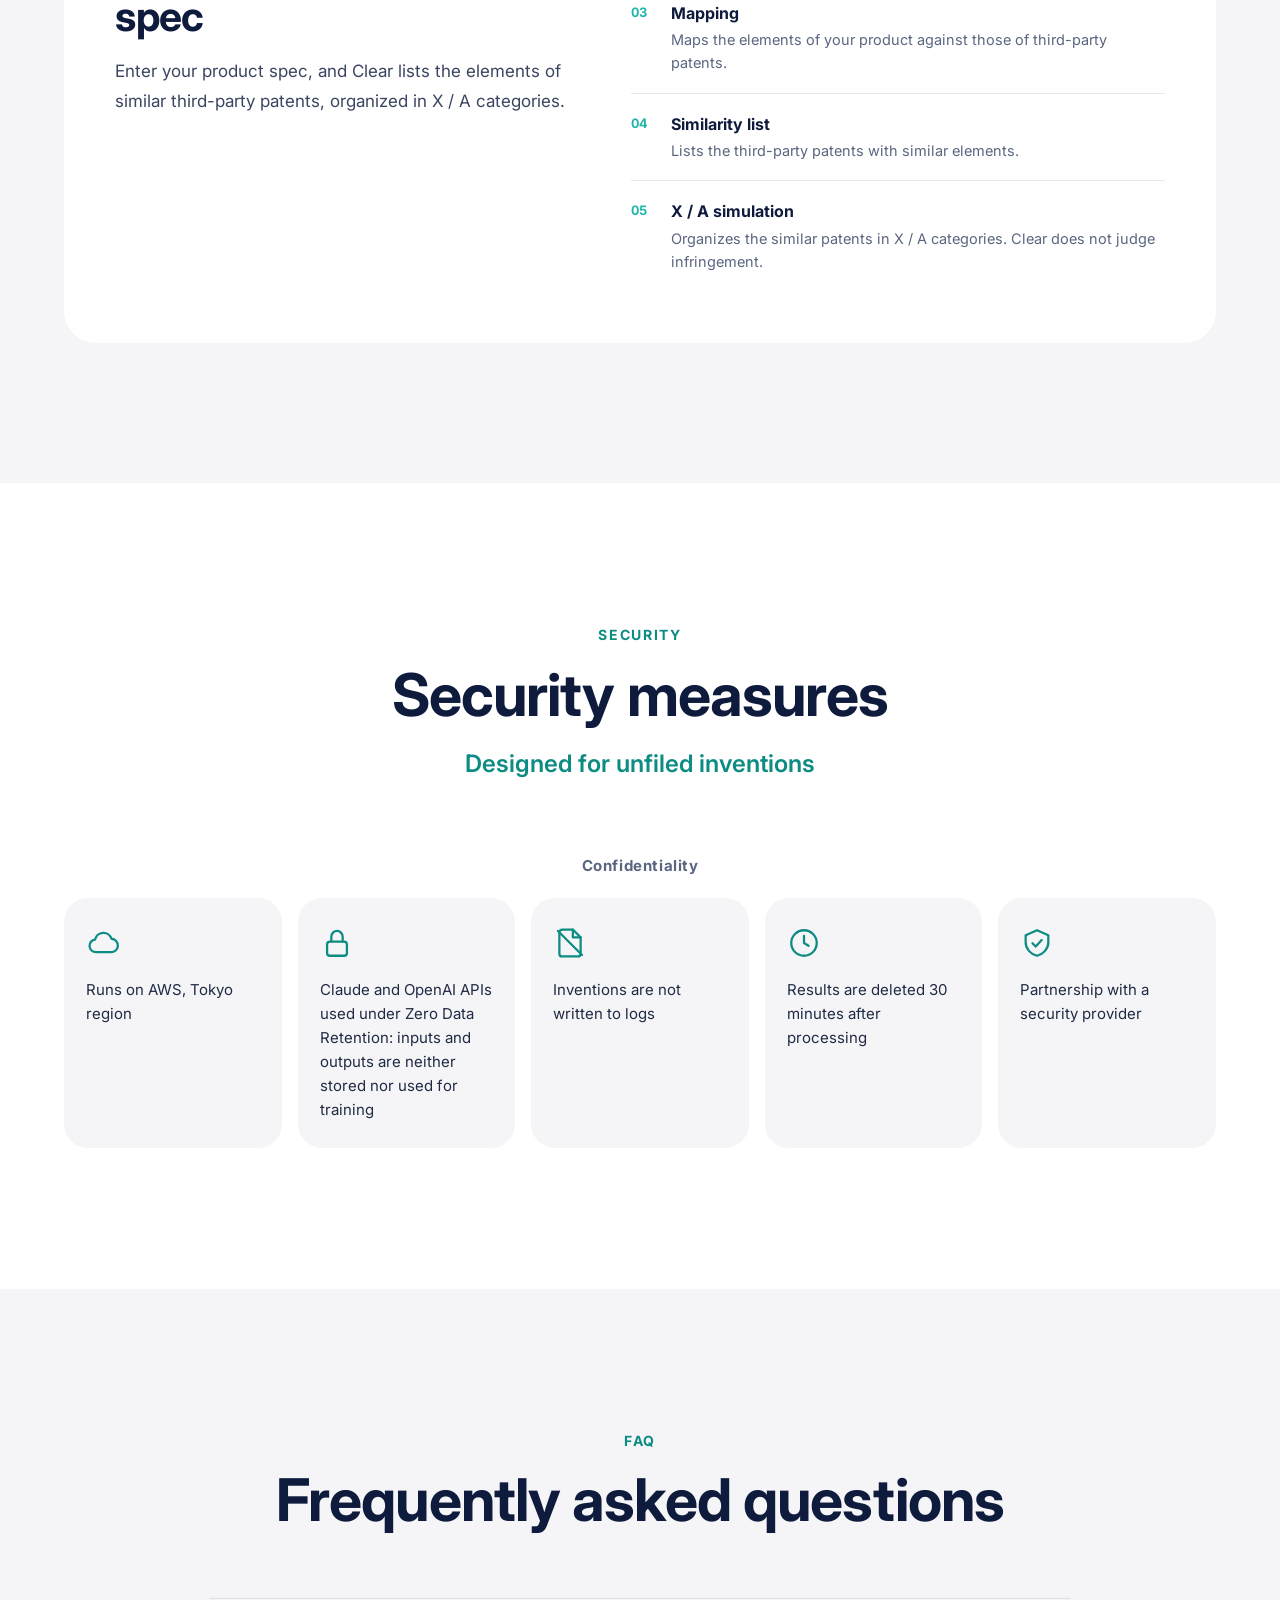
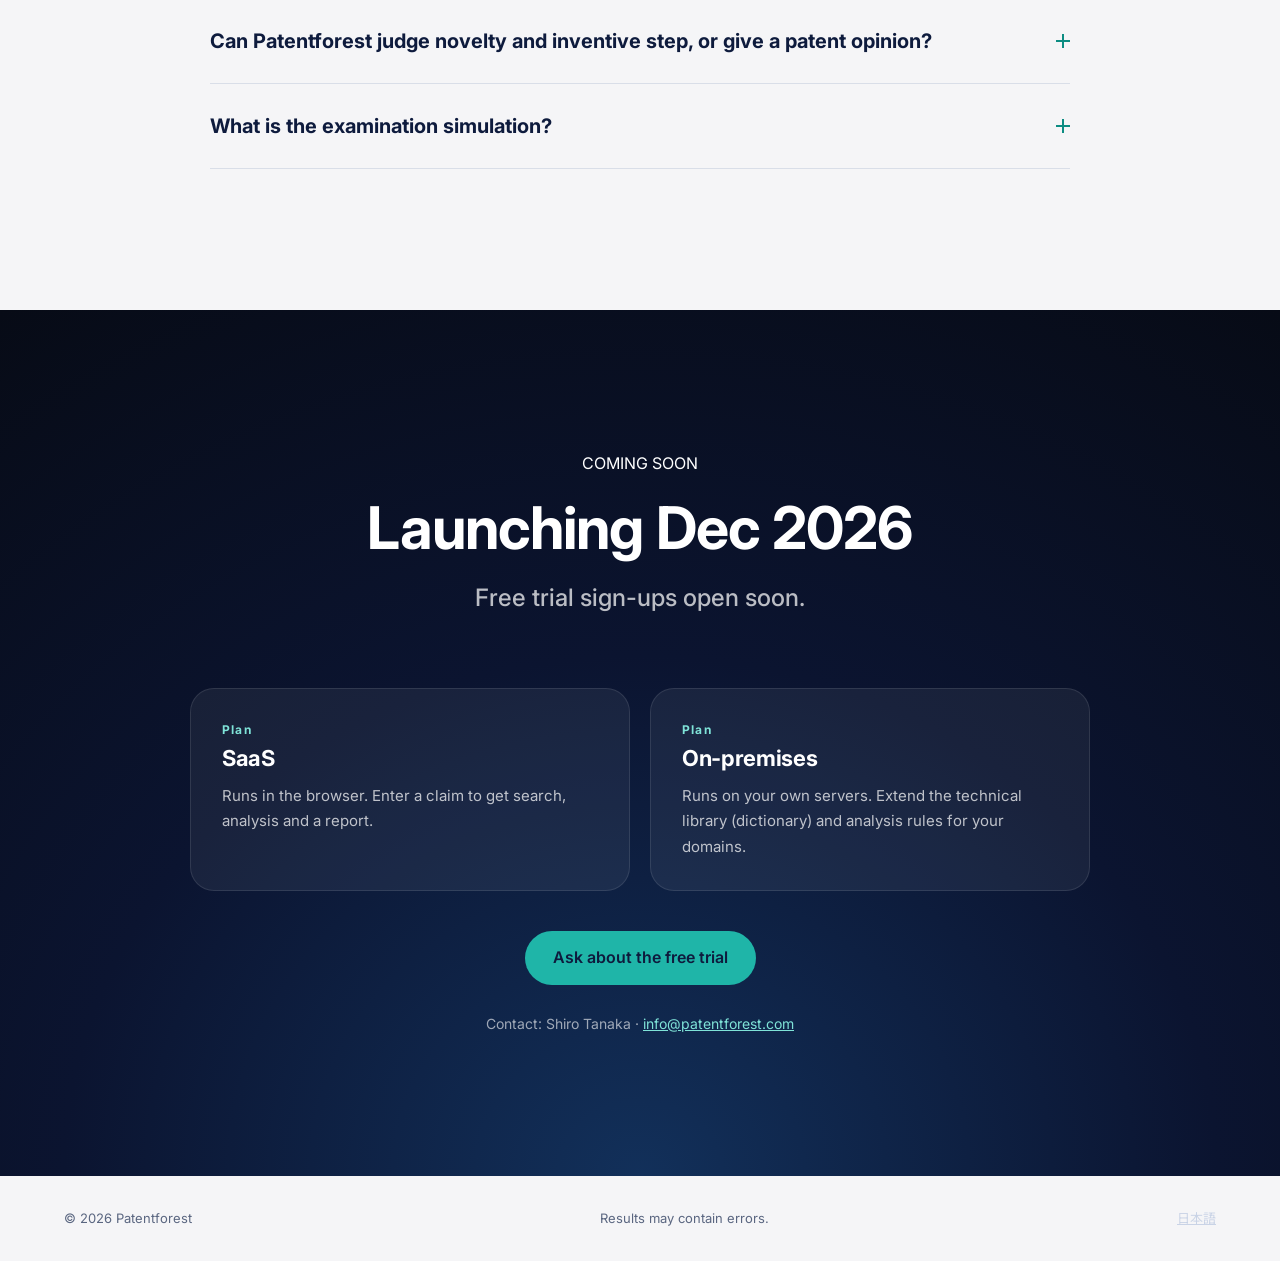
==== commit 4b9a7997: "Seed video: English step titles Co-Authored-By: Claude Opus 5.5 <noreply@anthropic.com>" ====
--- a/index.html
+++ b/index.html
@@ -145,7 +145,7 @@
         <h3>Seed ideas</h3>
         <p>Enter what you want to do. Seed looks for ideas in a different direction from improving existing products (better performance, lower cost), by combining elements from patents in 5 other fields.</p>
       </div>
-      <button class="pv-video" type="button" data-inline="assets/video/case-seed.mp4?v=5" data-poster="assets/video/case-seed-poster.jpg" data-caption="Case study: an austenitic stainless steel (about 50 seconds)"><img src="assets/video/case-seed-poster.jpg" alt="Case study video" loading="lazy"><span>▶ Watch the case study (50 s)</span></button>
+      <button class="pv-video" type="button" data-inline="assets/video/case-seed.mp4?v=6" data-poster="assets/video/case-seed-poster.jpg" data-caption="Case study: an austenitic stainless steel (about 50 seconds)"><img src="assets/video/case-seed-poster.jpg" alt="Case study video" loading="lazy"><span>▶ Watch the case study (50 s)</span></button>
       <ol class="h-feats">
         <li><b>Goal input</b>Enter the problem you want to solve</li>
         <li><b>Field selection</b>Let Seed choose 5 other fields, or pick them from CPC technology areas</li>
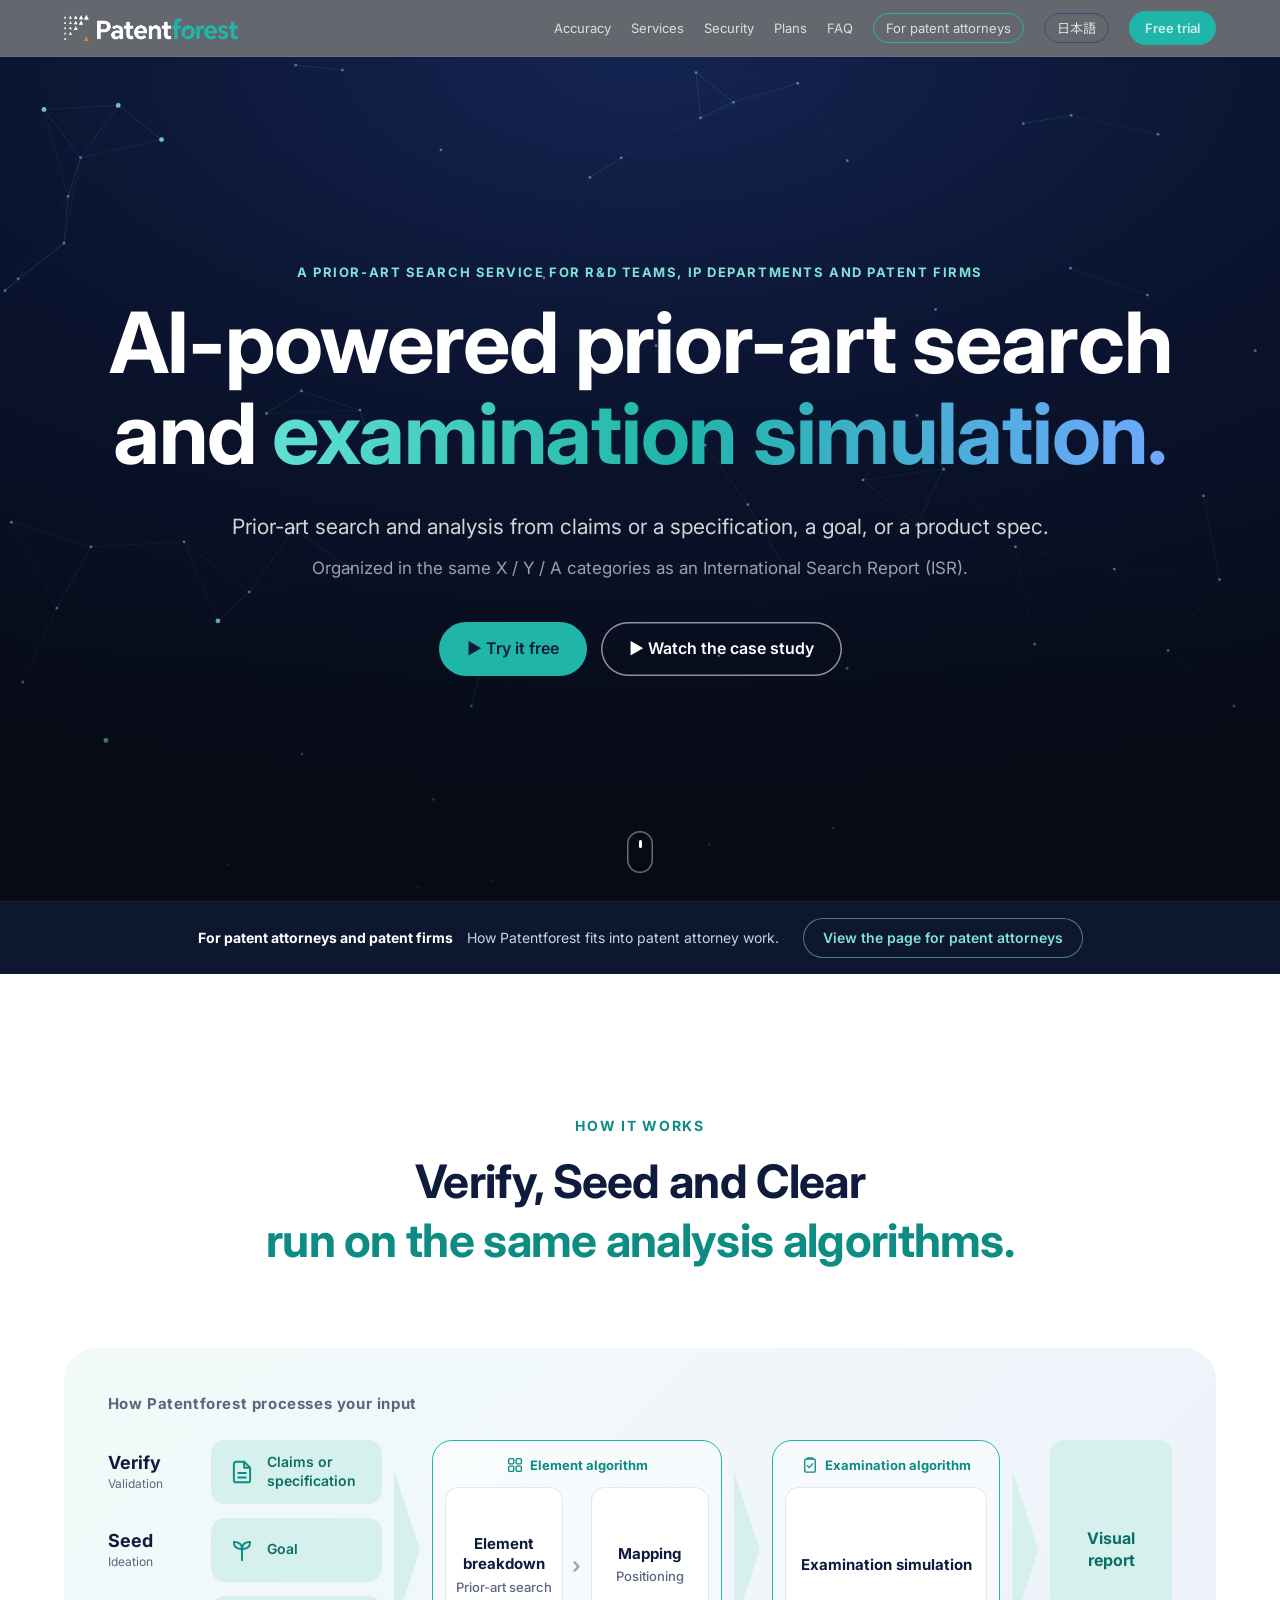
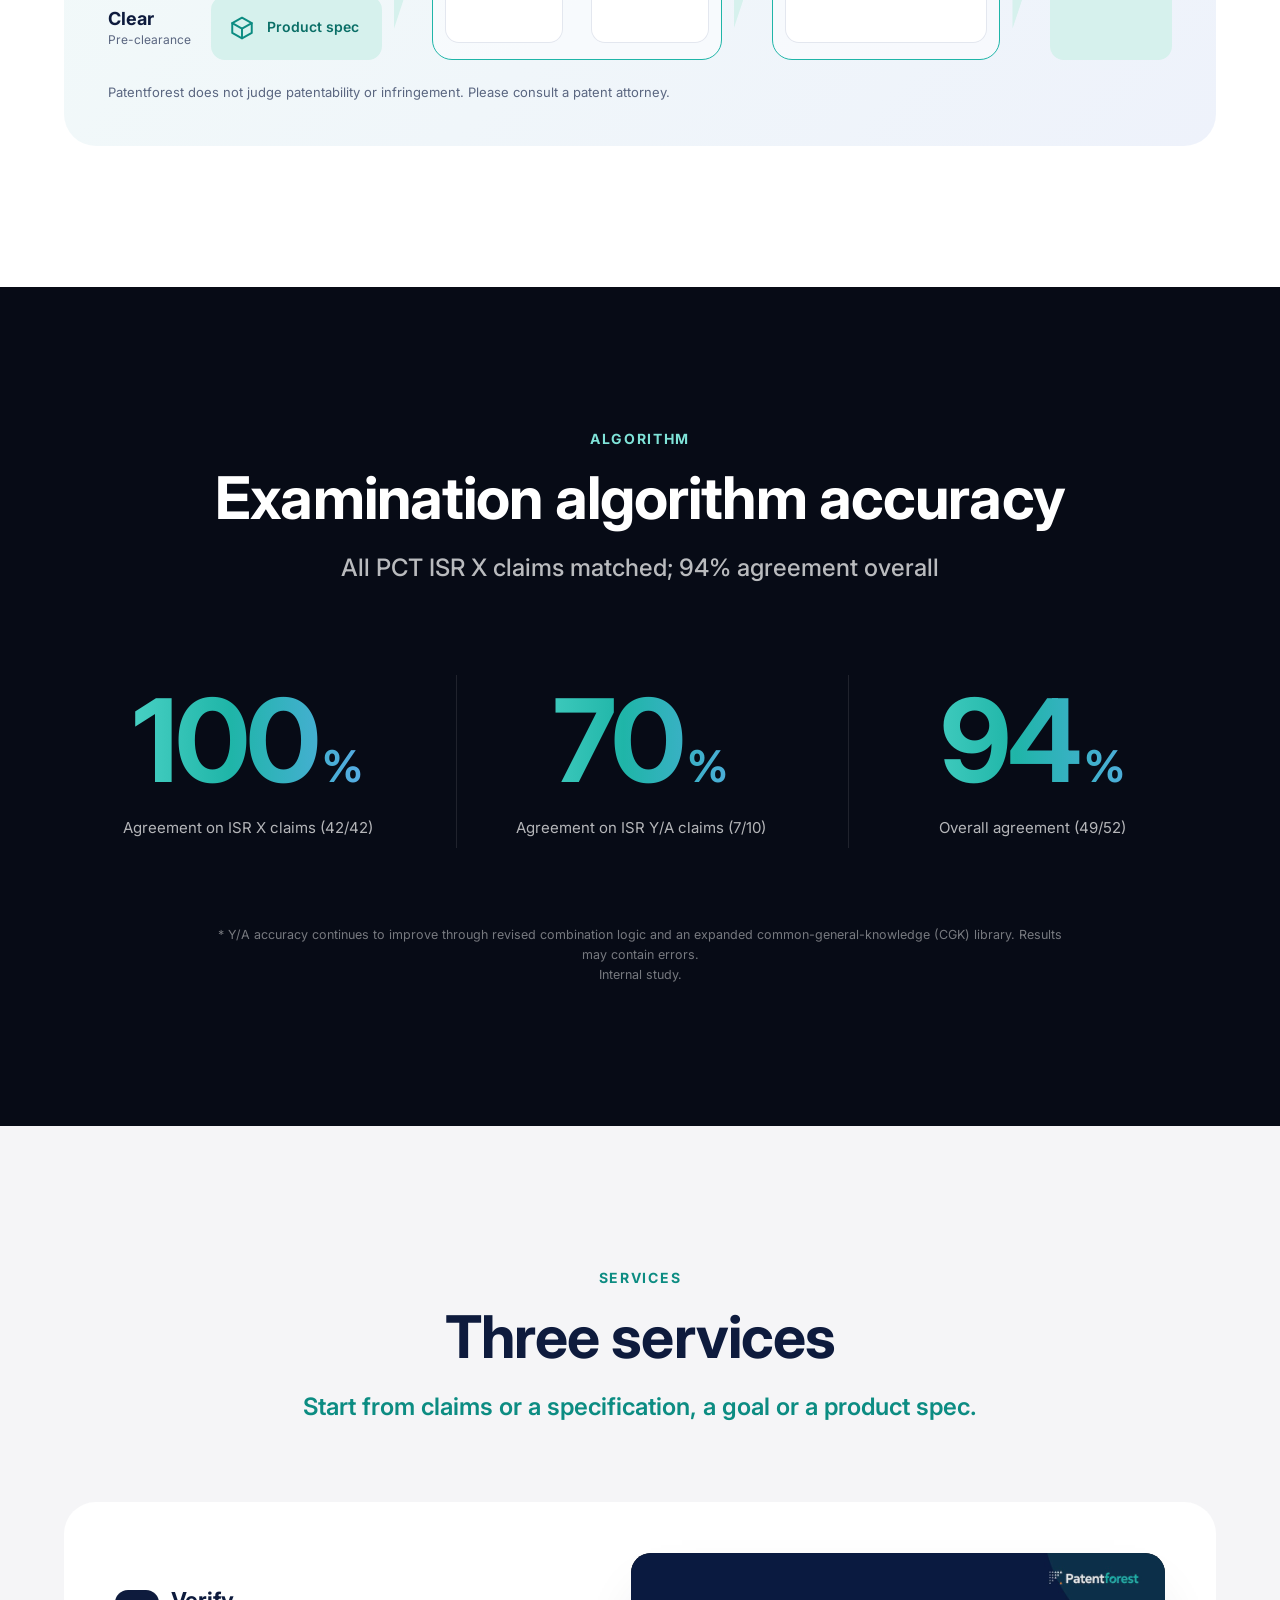
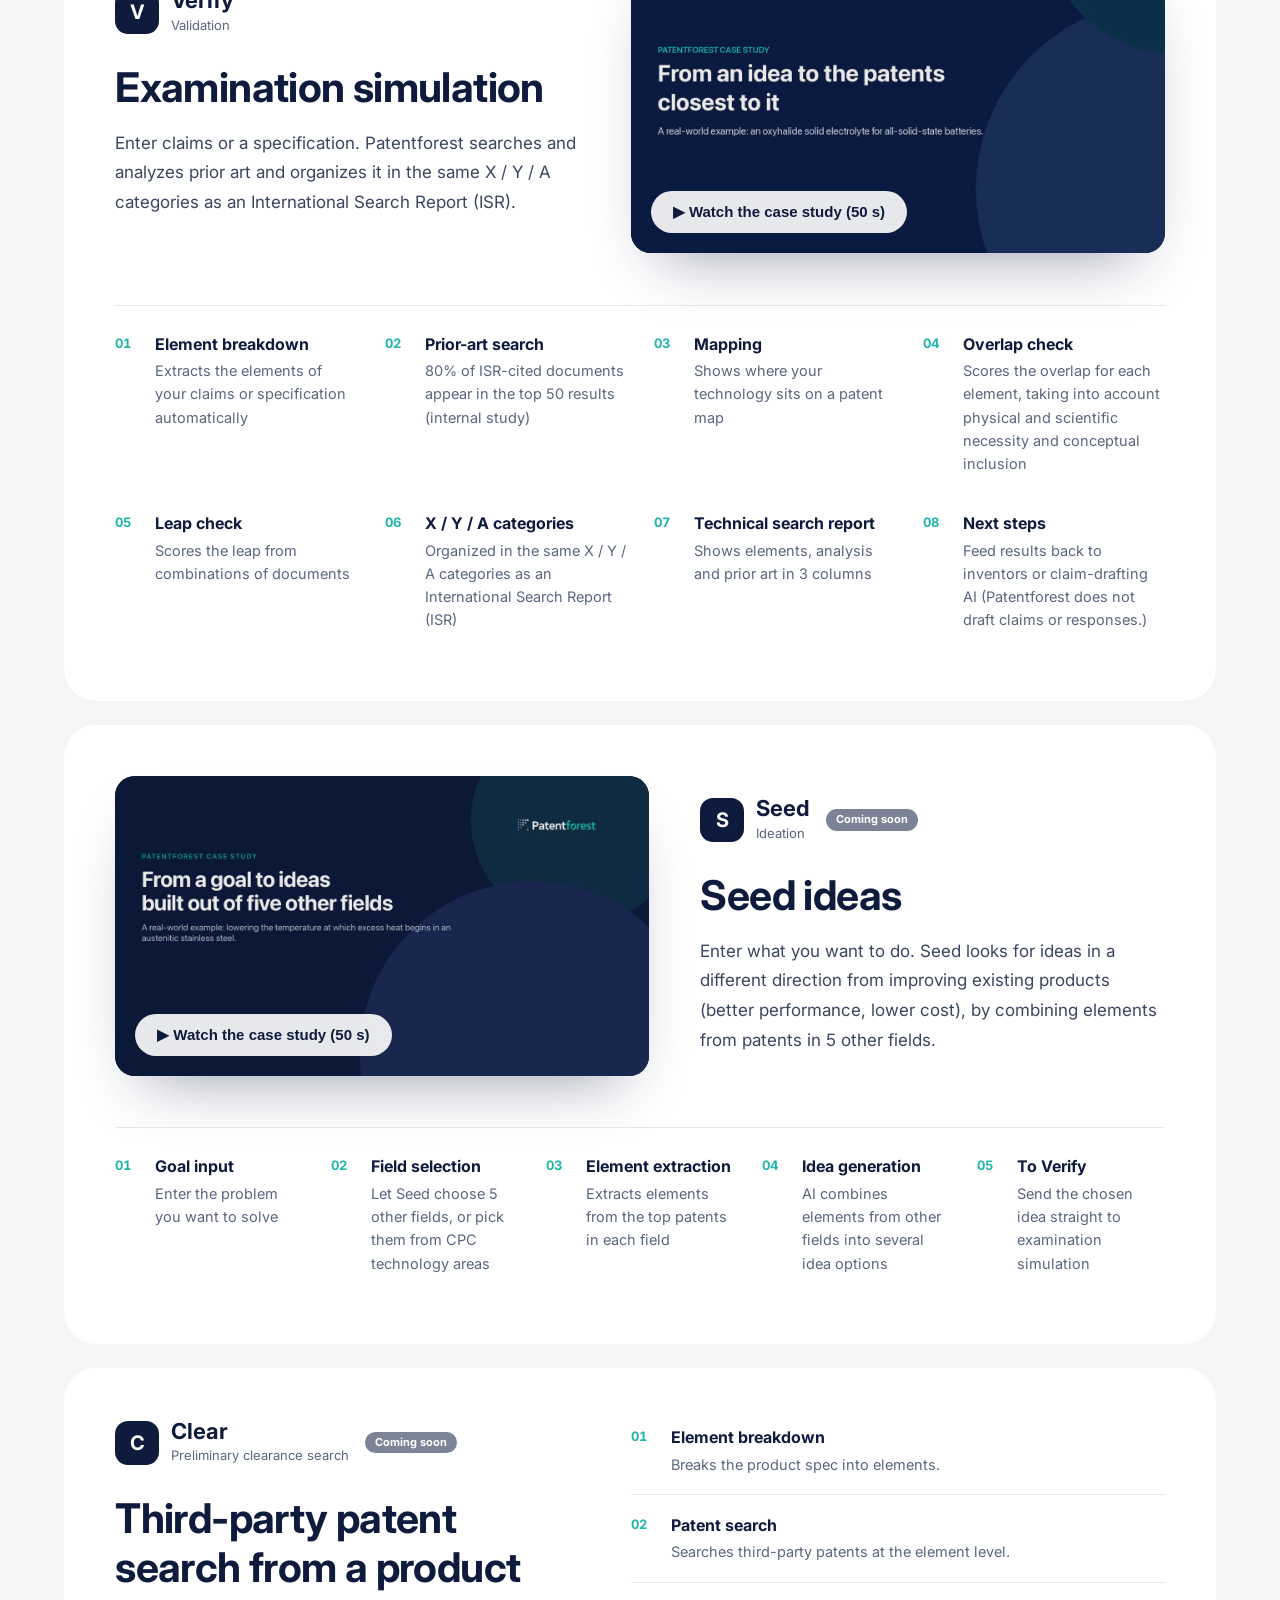
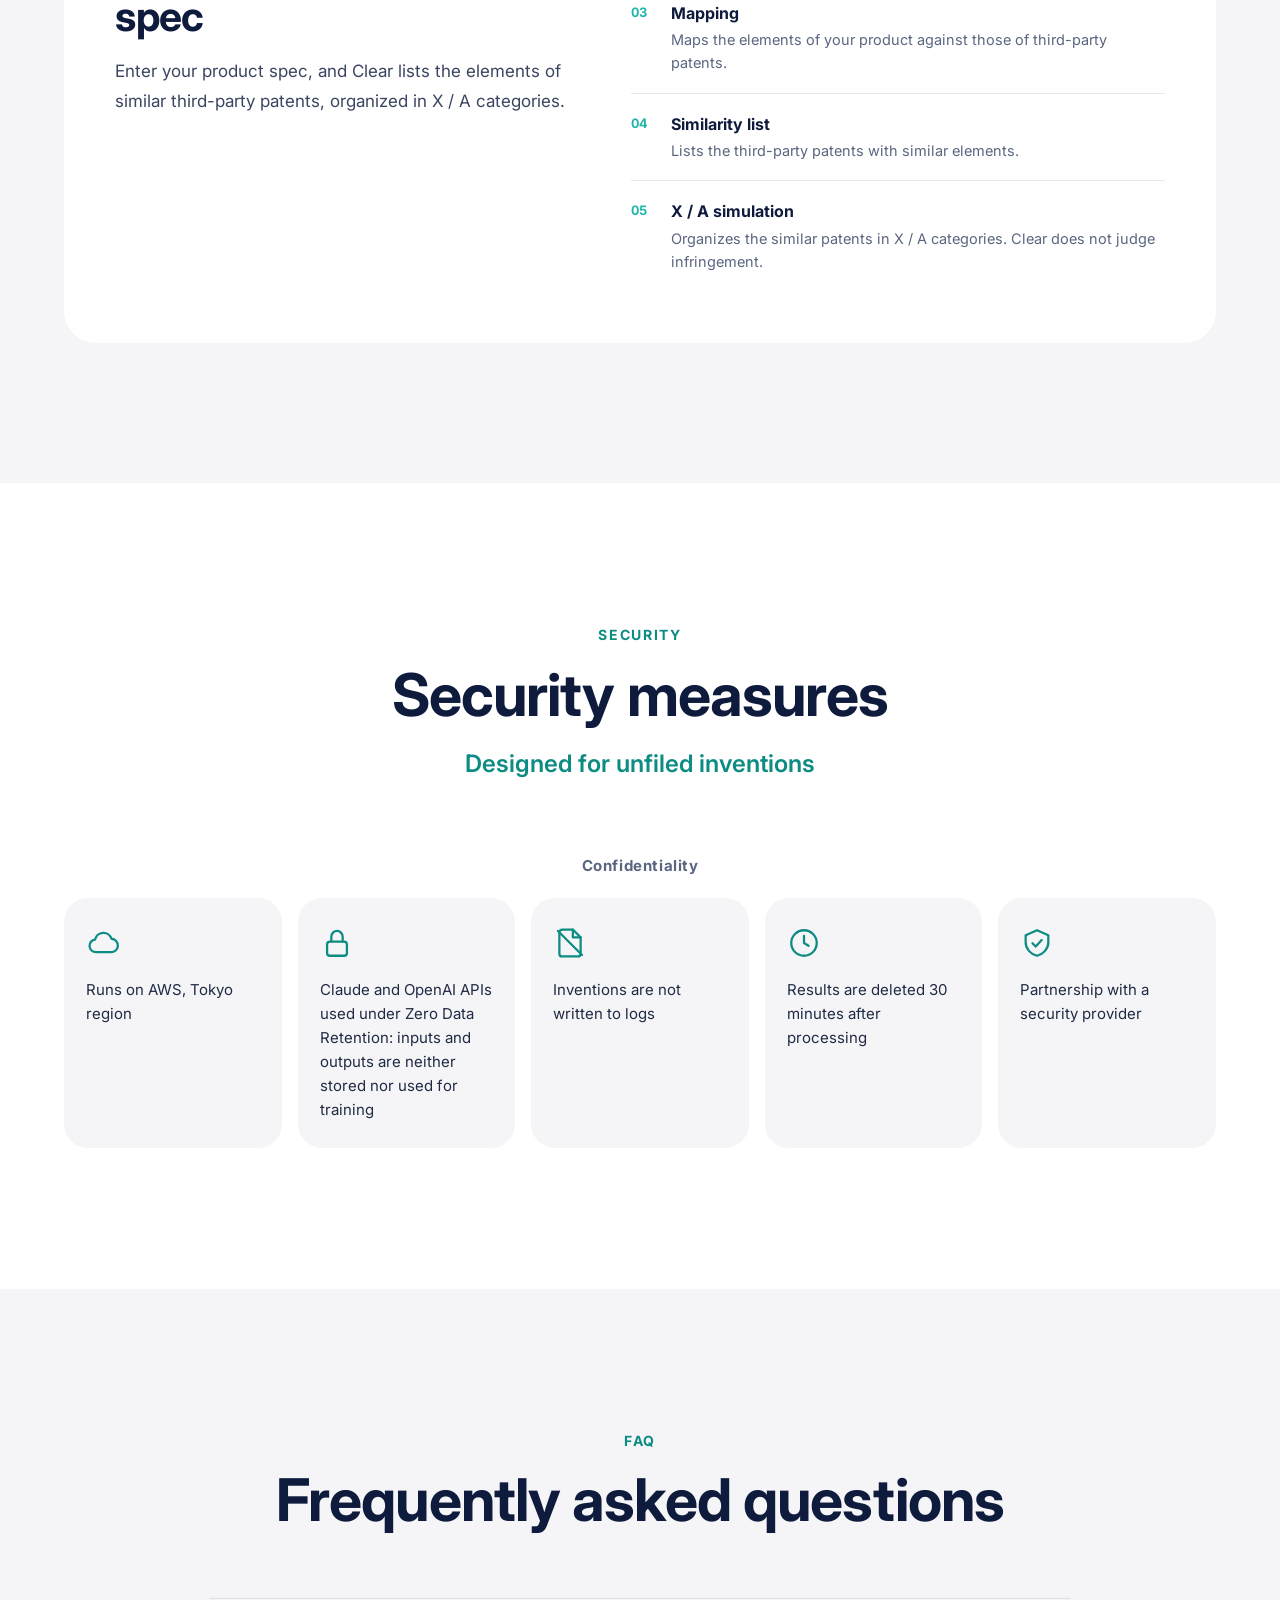
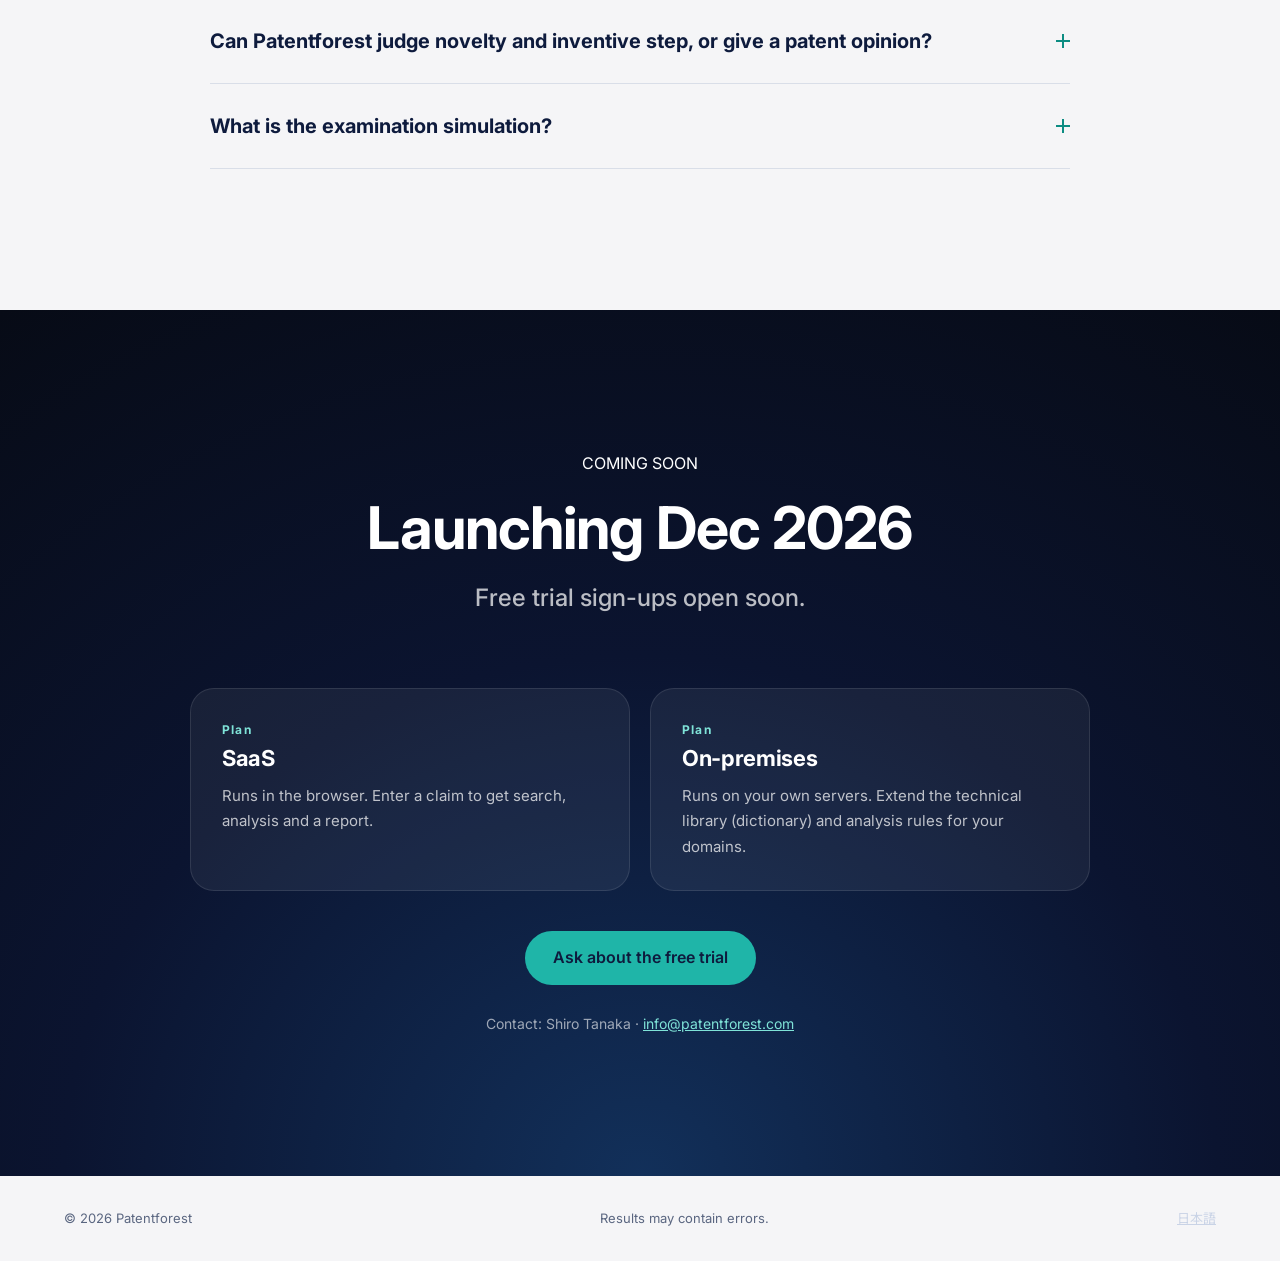
==== commit beb10f41: "Revert Seed video title edits (back to 2eaa275) Co-Authored-By: Claude Opus 5.5 <noreply@anthropic.c" ====
--- a/index.html
+++ b/index.html
@@ -145,7 +145,7 @@
         <h3>Seed ideas</h3>
         <p>Enter what you want to do. Seed looks for ideas in a different direction from improving existing products (better performance, lower cost), by combining elements from patents in 5 other fields.</p>
       </div>
-      <button class="pv-video" type="button" data-inline="assets/video/case-seed.mp4?v=6" data-poster="assets/video/case-seed-poster.jpg" data-caption="Case study: an austenitic stainless steel (about 50 seconds)"><img src="assets/video/case-seed-poster.jpg" alt="Case study video" loading="lazy"><span>▶ Watch the case study (50 s)</span></button>
+      <button class="pv-video" type="button" data-inline="assets/video/case-seed.mp4?v=2" data-poster="assets/video/case-seed-poster.jpg" data-caption="Case study: an austenitic stainless steel (about 50 seconds)"><img src="assets/video/case-seed-poster.jpg" alt="Case study video" loading="lazy"><span>▶ Watch the case study (50 s)</span></button>
       <ol class="h-feats">
         <li><b>Goal input</b>Enter the problem you want to solve</li>
         <li><b>Field selection</b>Let Seed choose 5 other fields, or pick them from CPC technology areas</li>
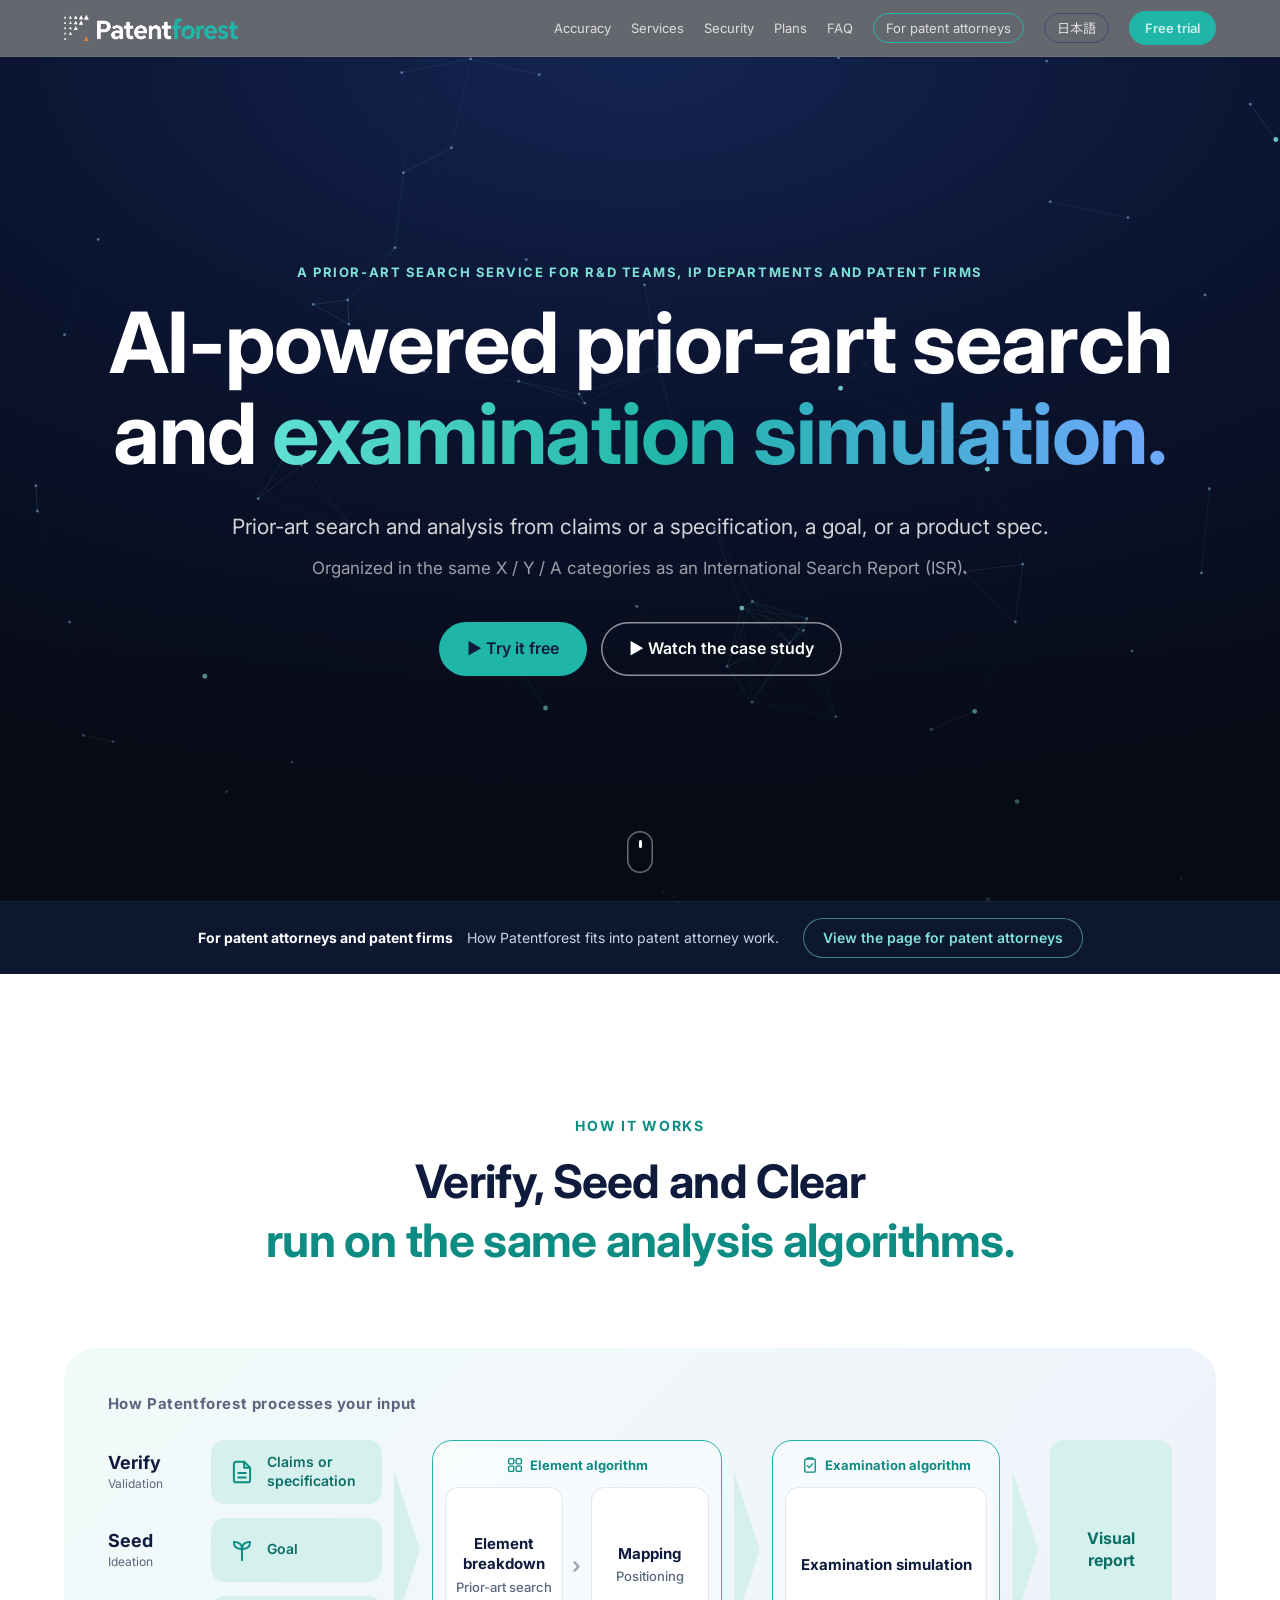
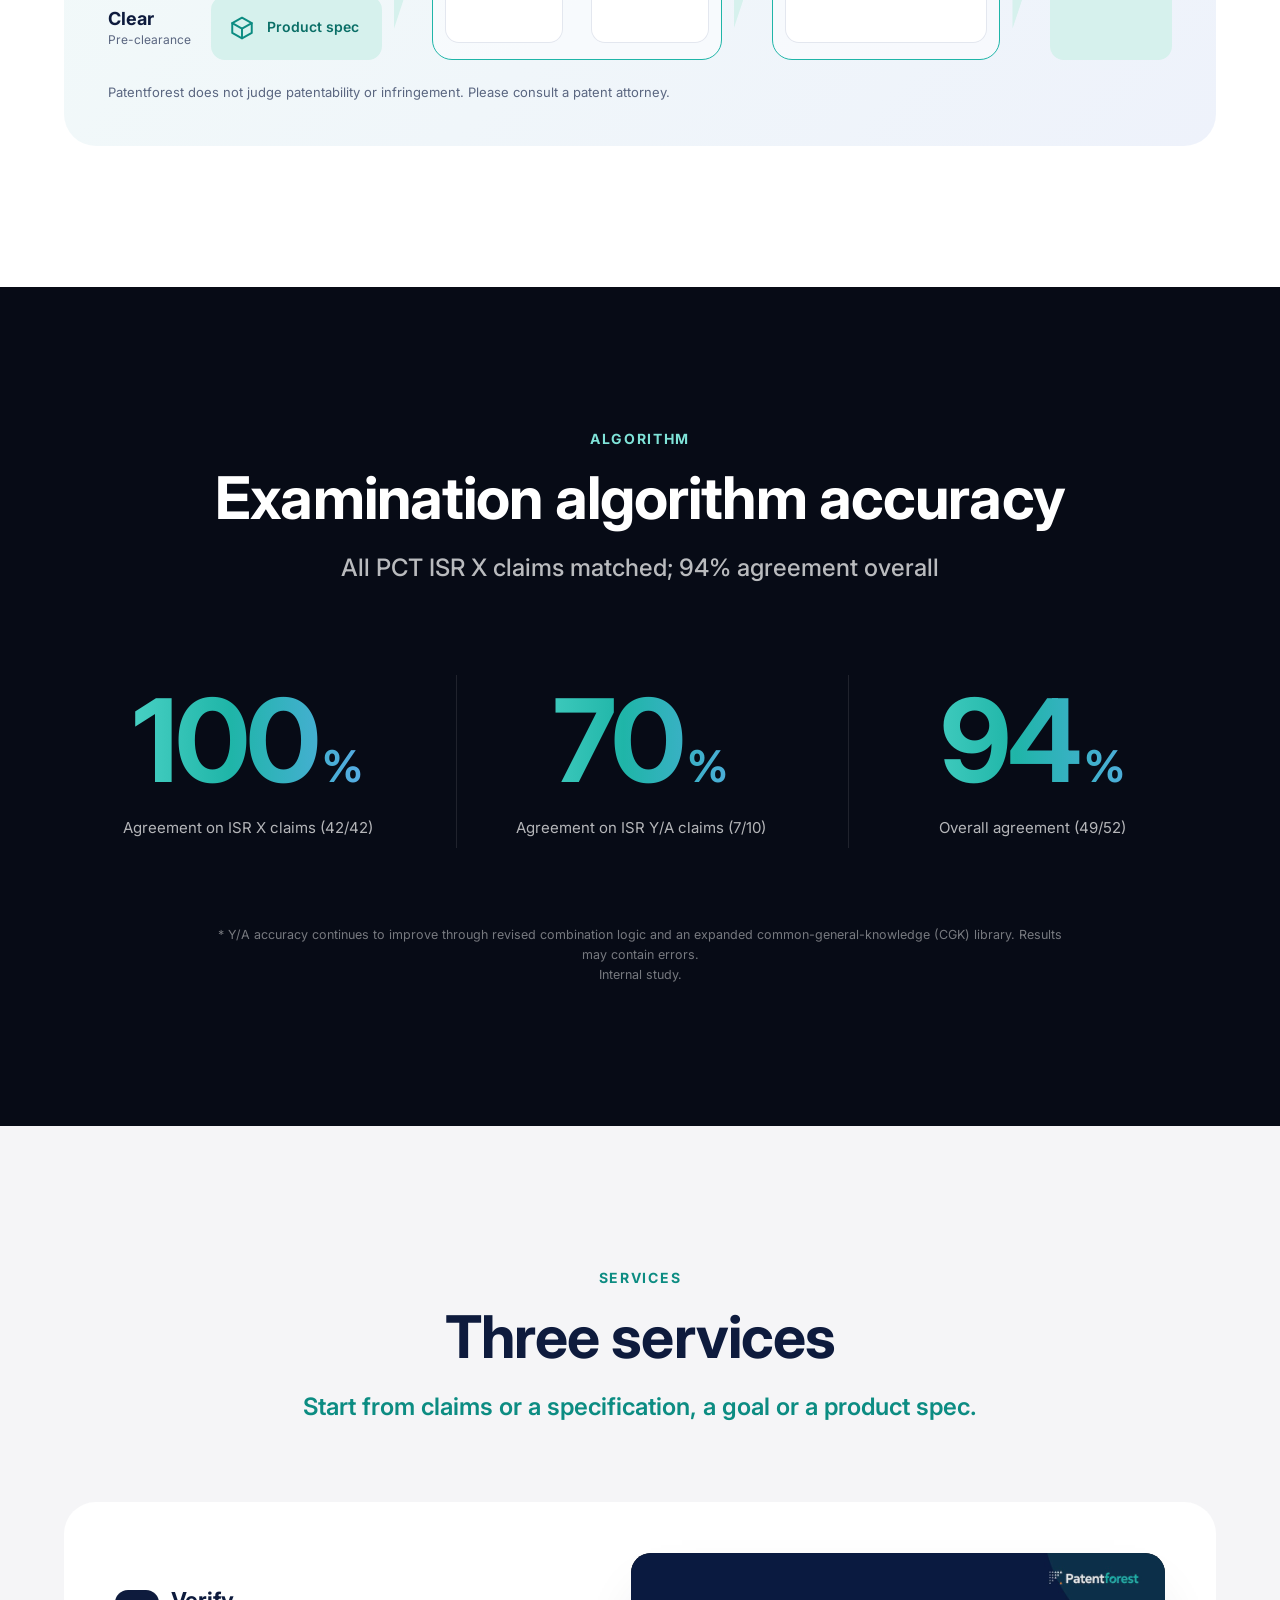
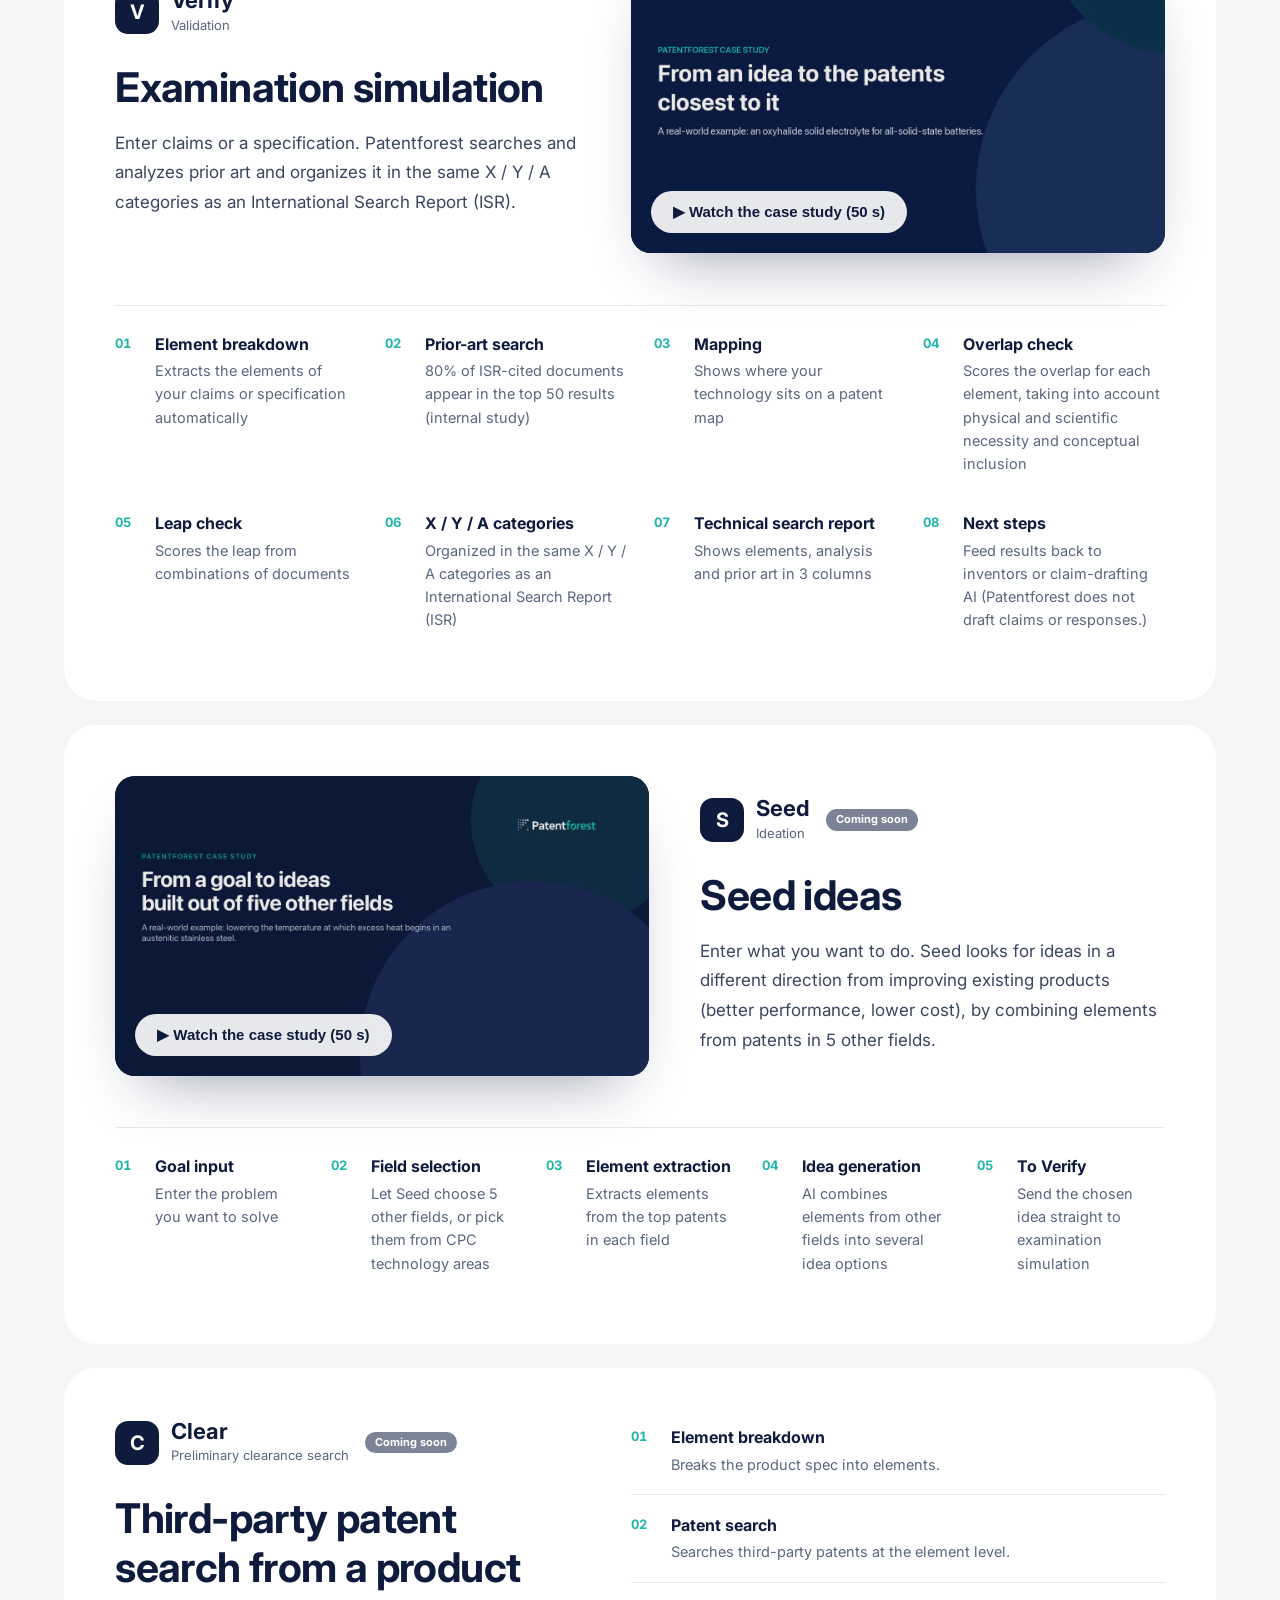
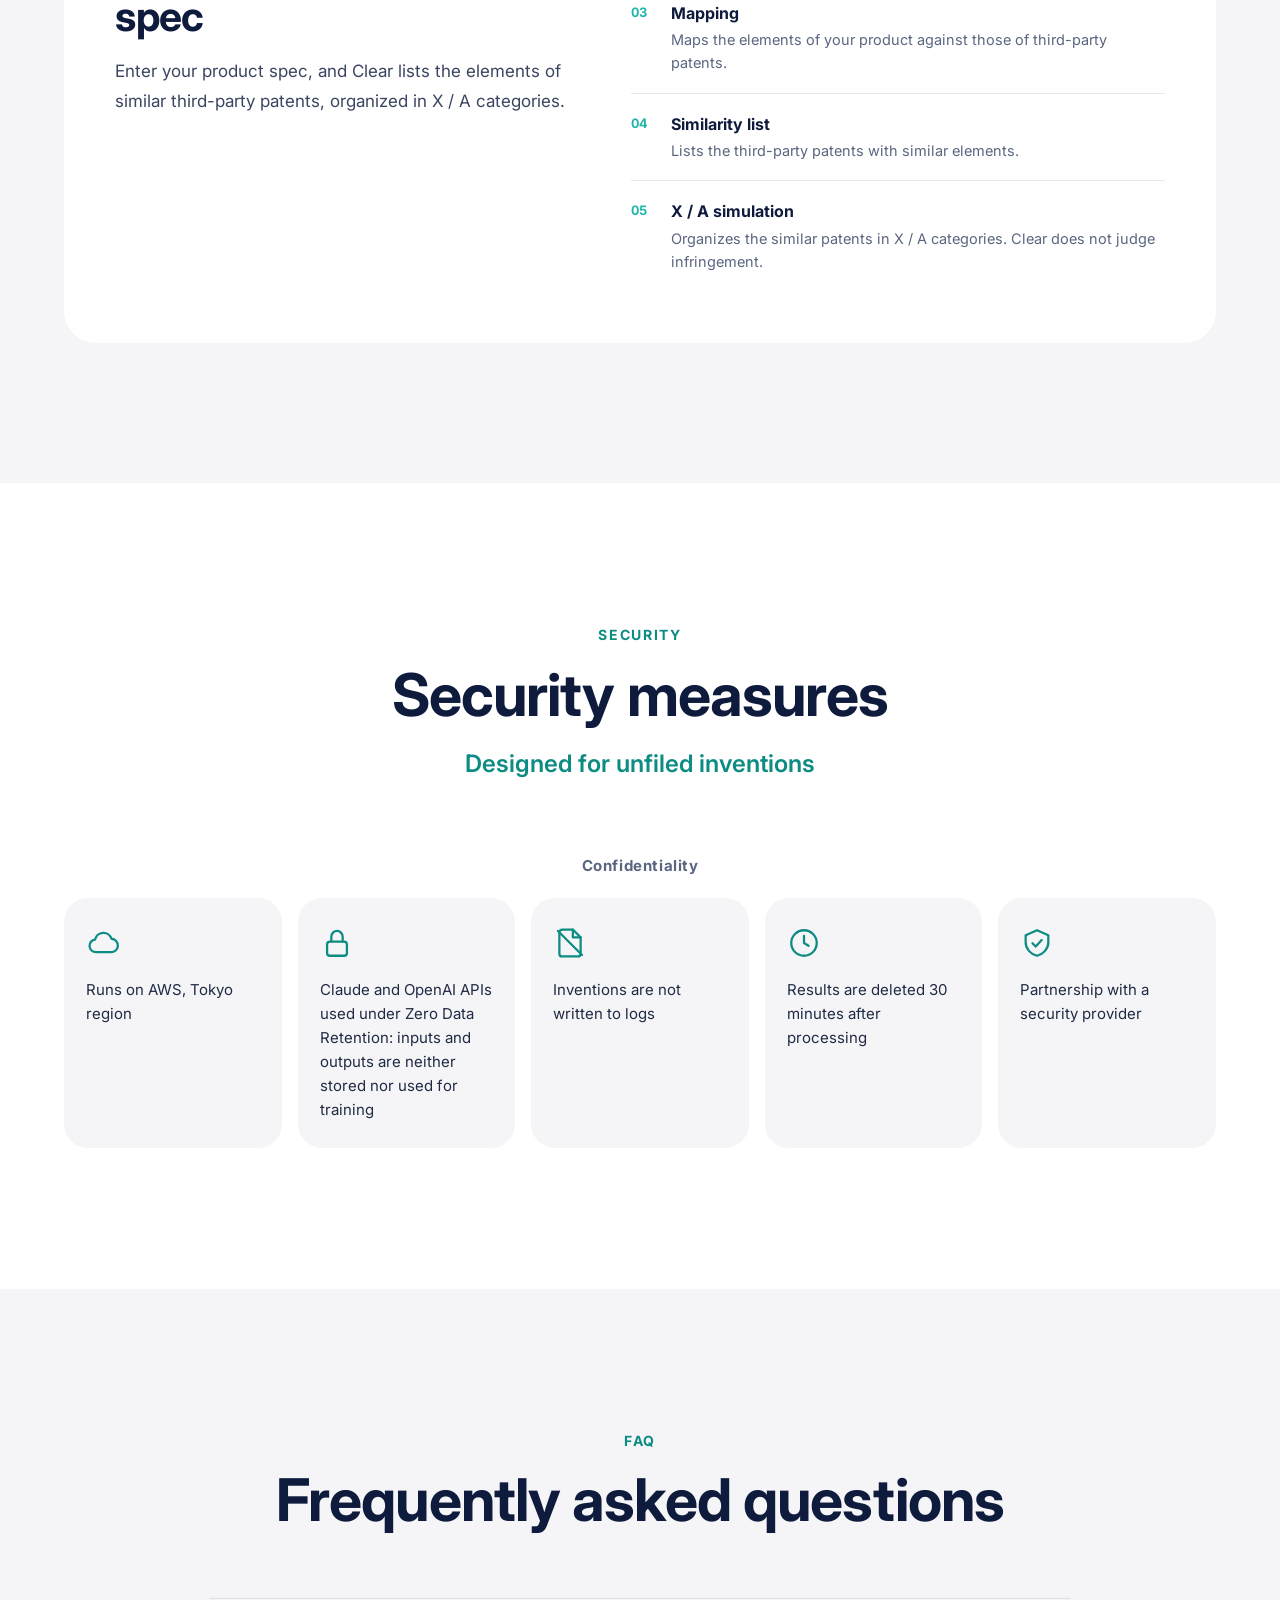
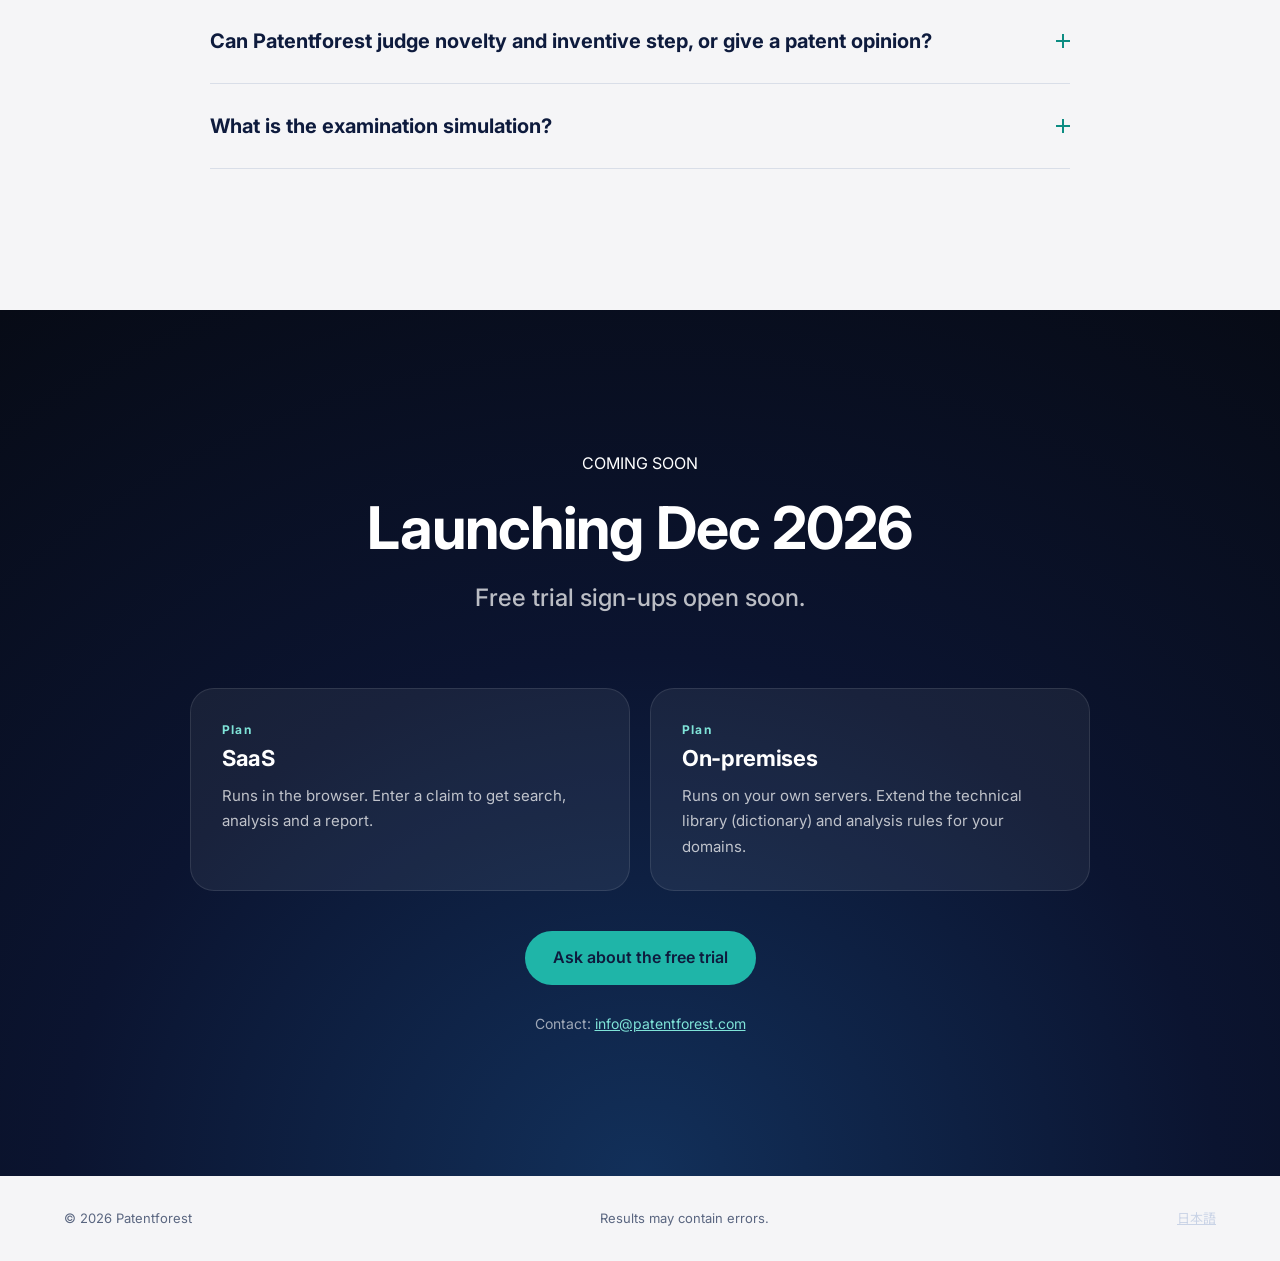
==== commit 7003849e: "Remove contact person name from contact line Co-Authored-By: Claude Opus 5.5 <noreply@anthropic.com>" ====
--- a/index.html
+++ b/index.html
@@ -215,7 +215,7 @@
       <div><p class="label">Plan</p><h3>On-premises</h3><p>Runs on your own servers. Extend the technical library (dictionary) and analysis rules for your domains.</p></div>
     </div>
     <div class="h-btns rv"><a class="h-btn fill" href="mailto:info@patentforest.com?subject=Patentforest%20free%20trial">Ask about the free trial</a></div>
-    <p class="contact">Contact: Shiro Tanaka · <a href="mailto:info@patentforest.com">info@patentforest.com</a></p>
+    <p class="contact">Contact: <a href="mailto:info@patentforest.com">info@patentforest.com</a></p>
   </div>
 </section>
 
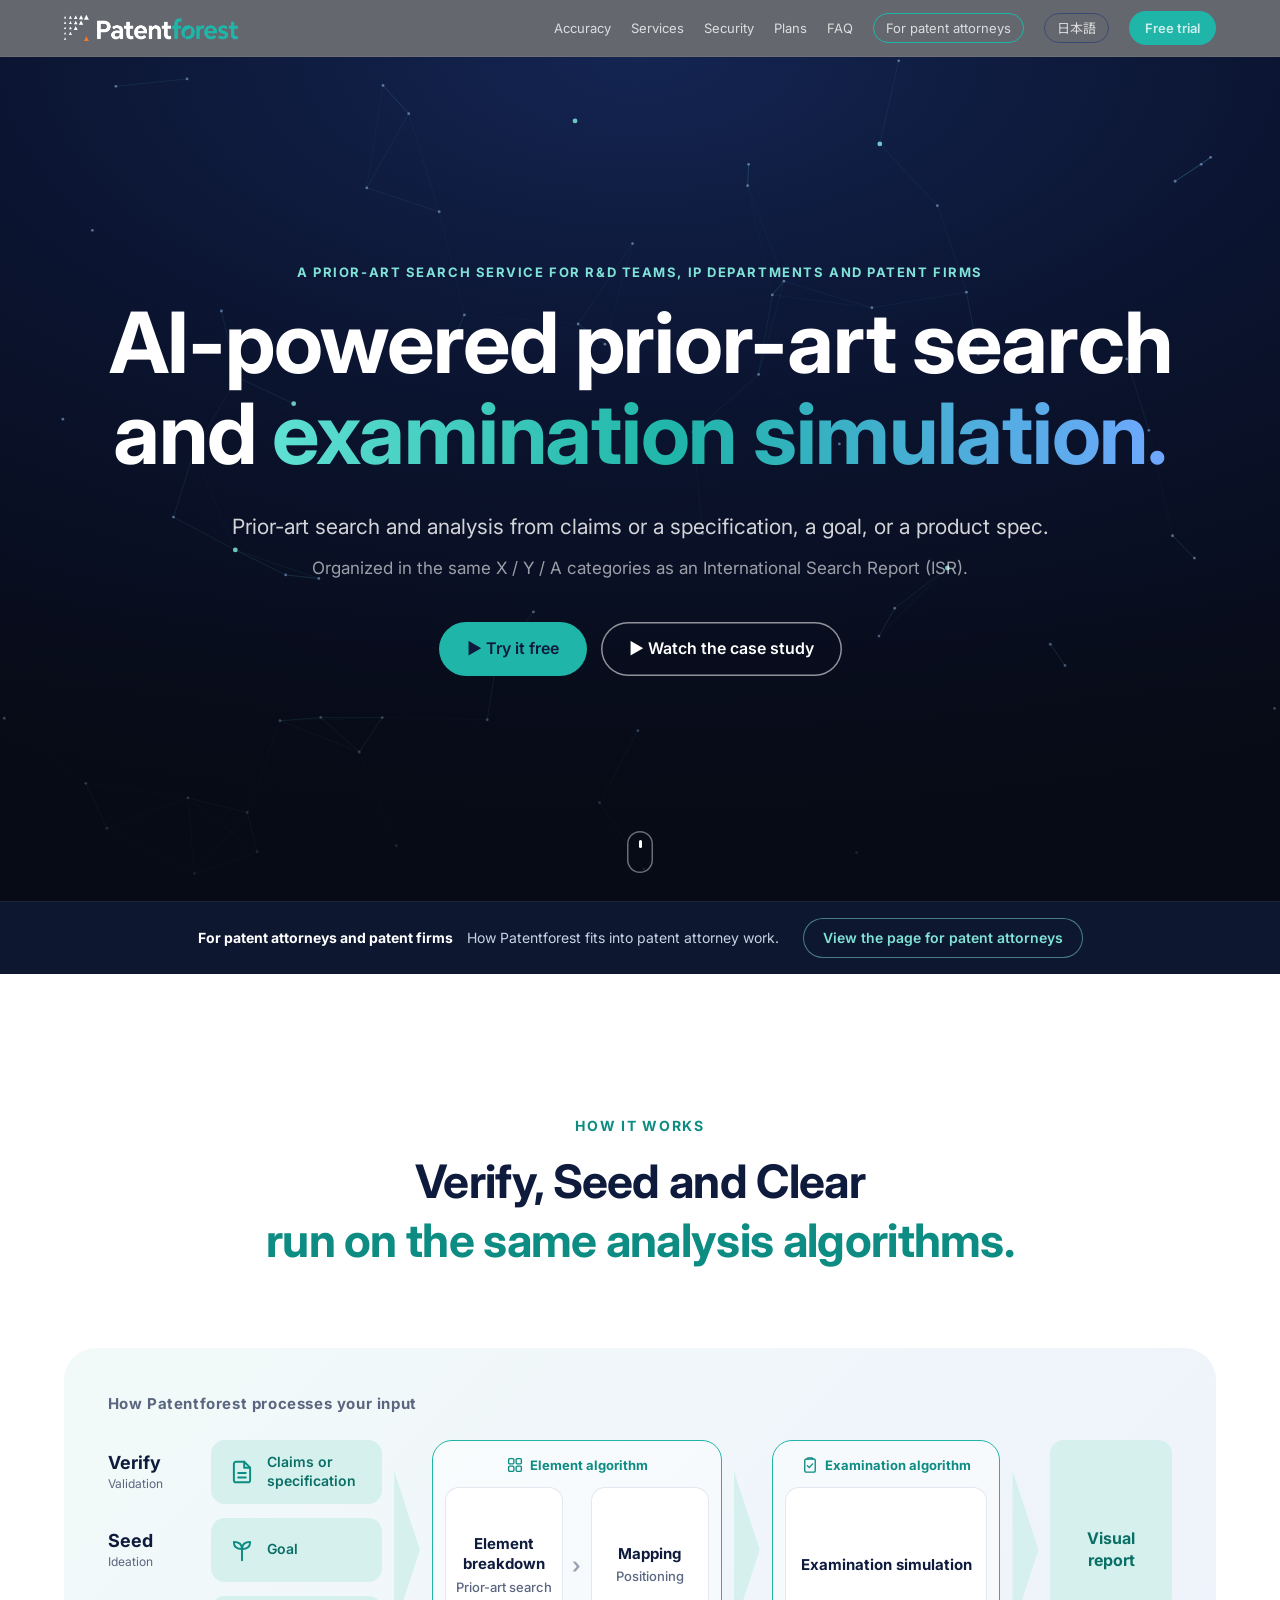
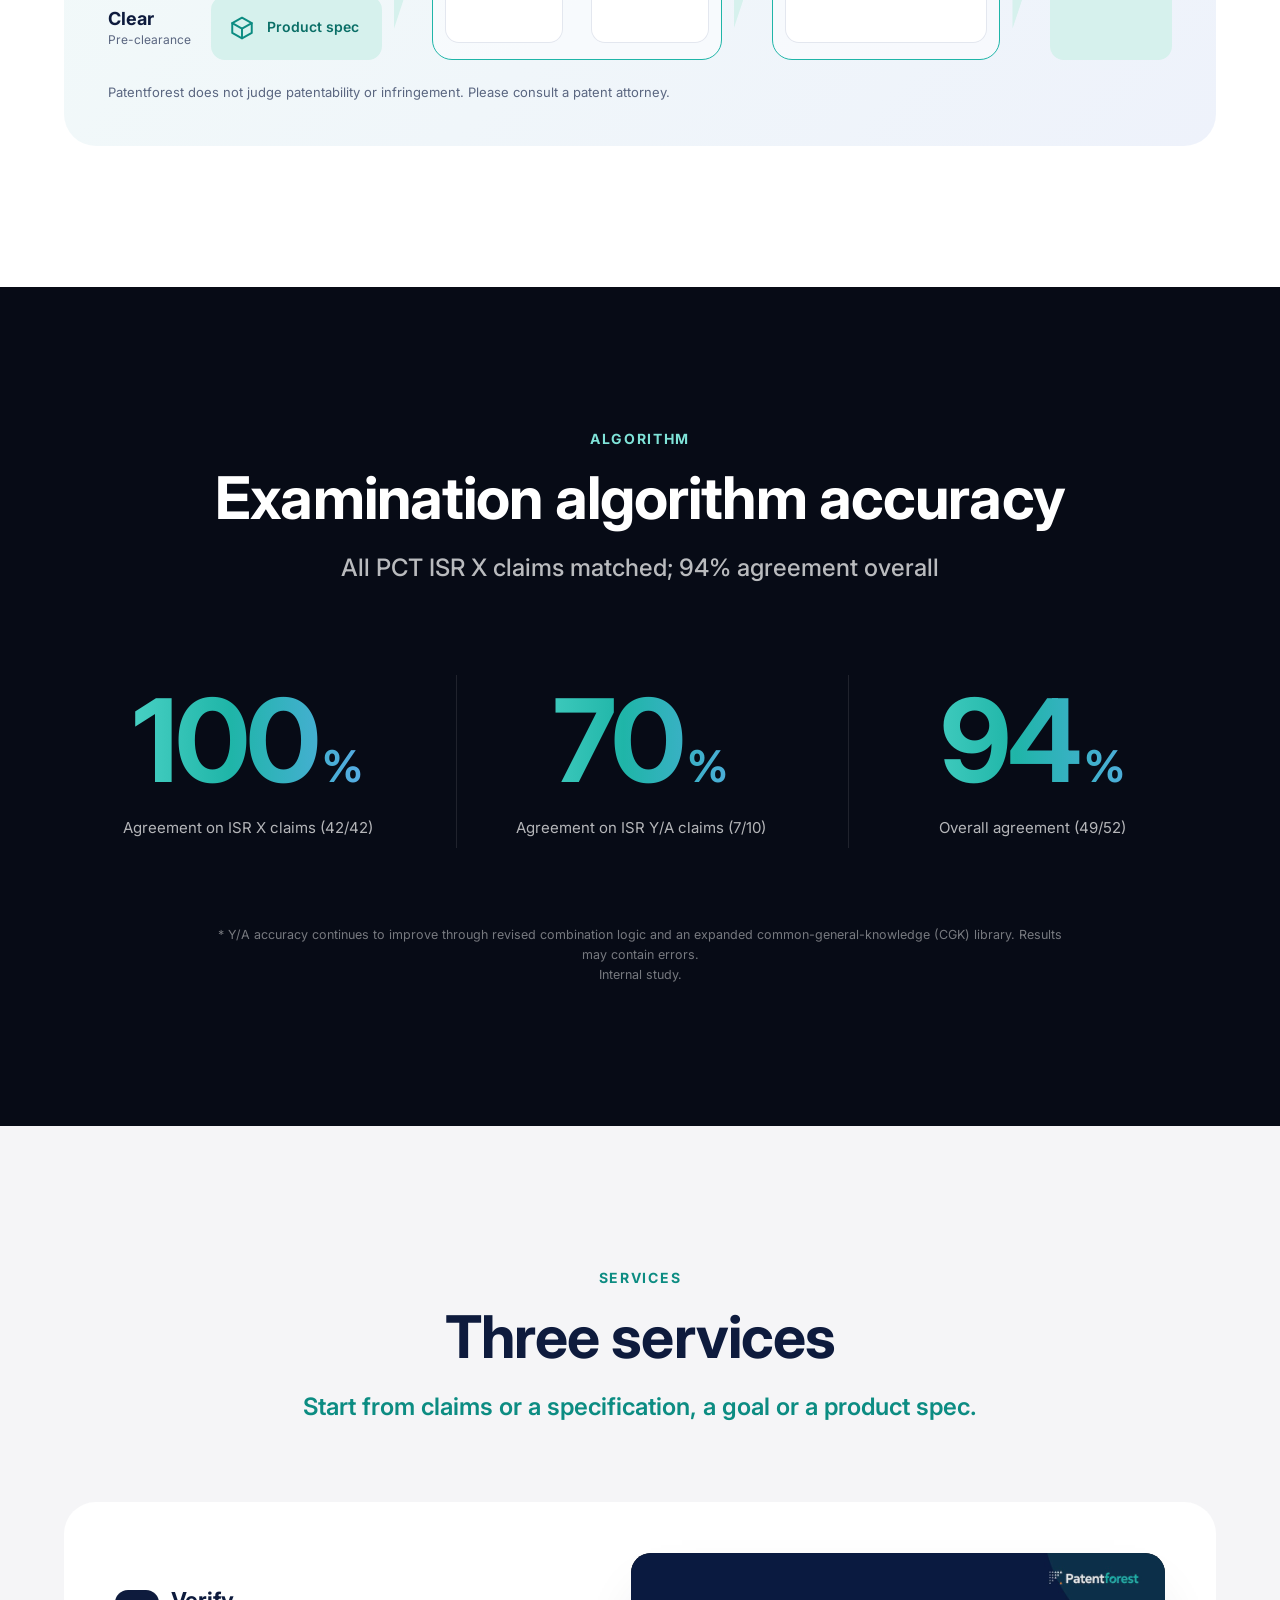
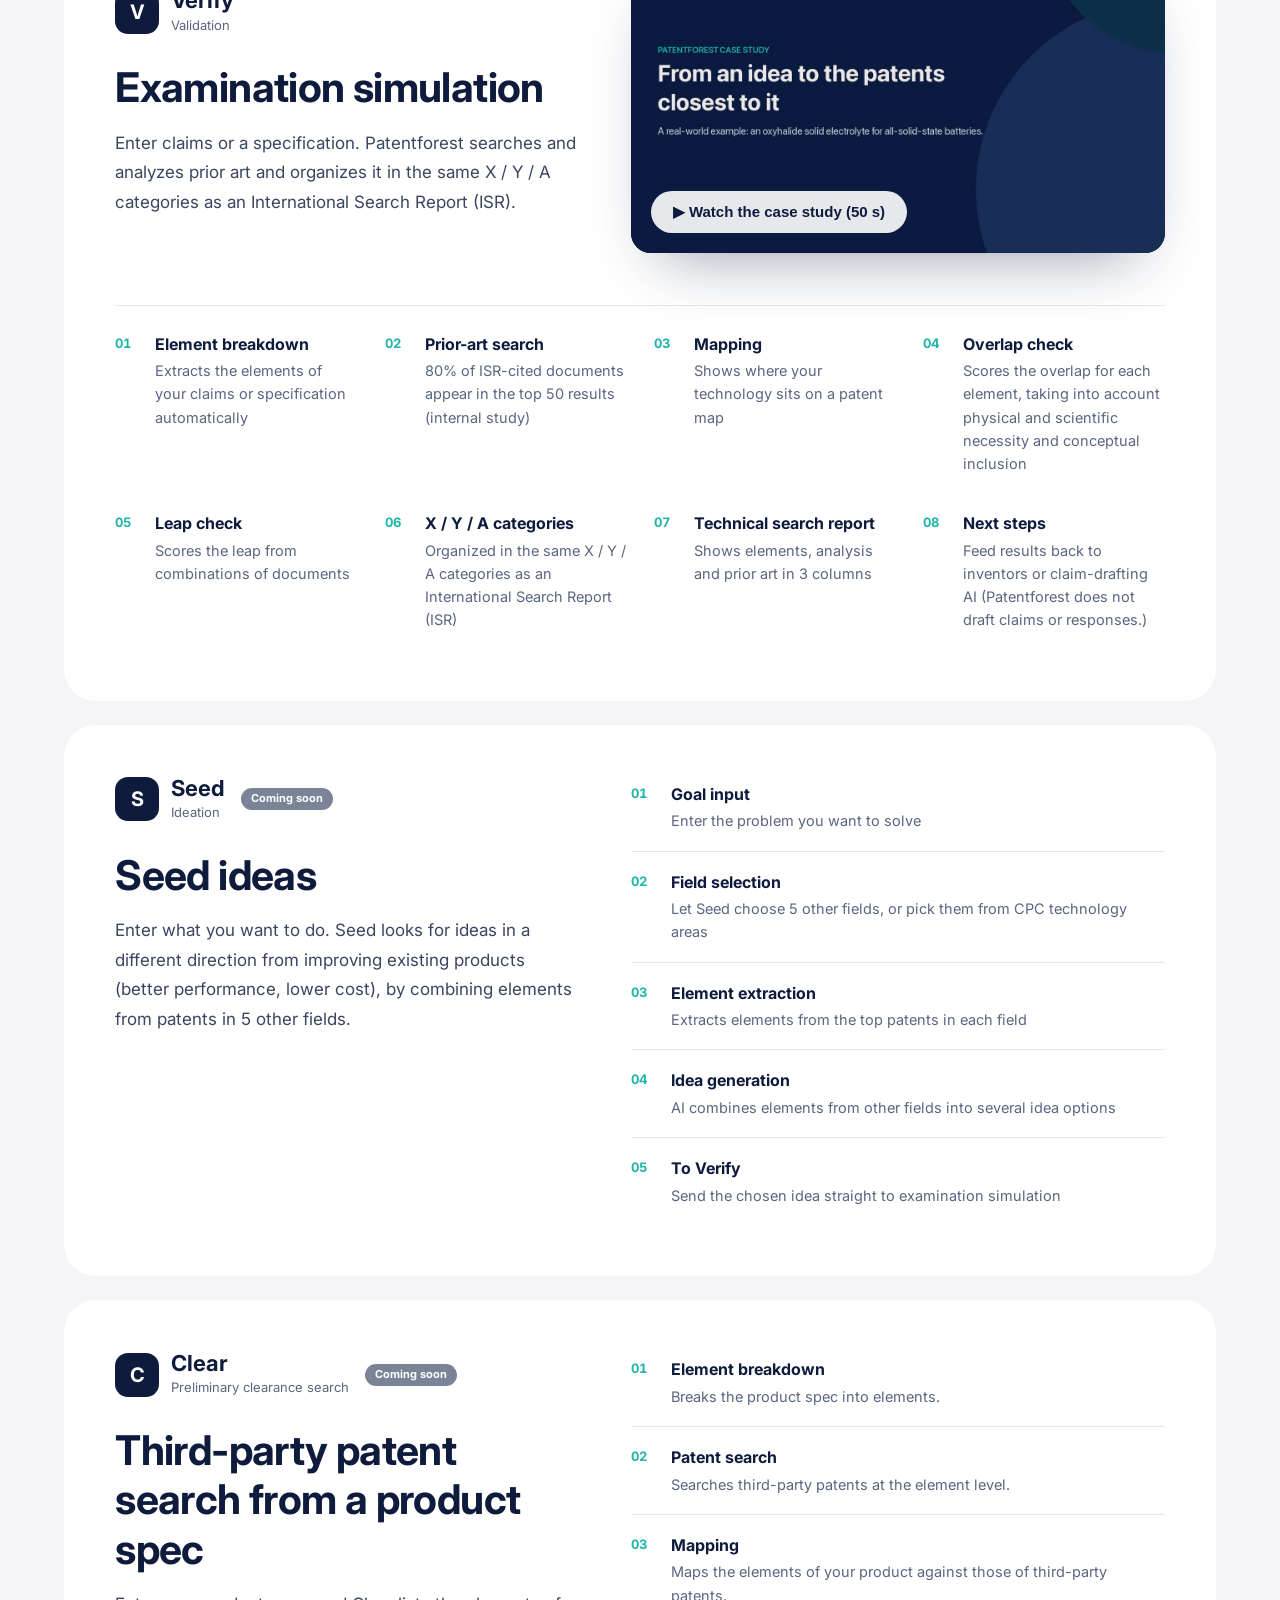
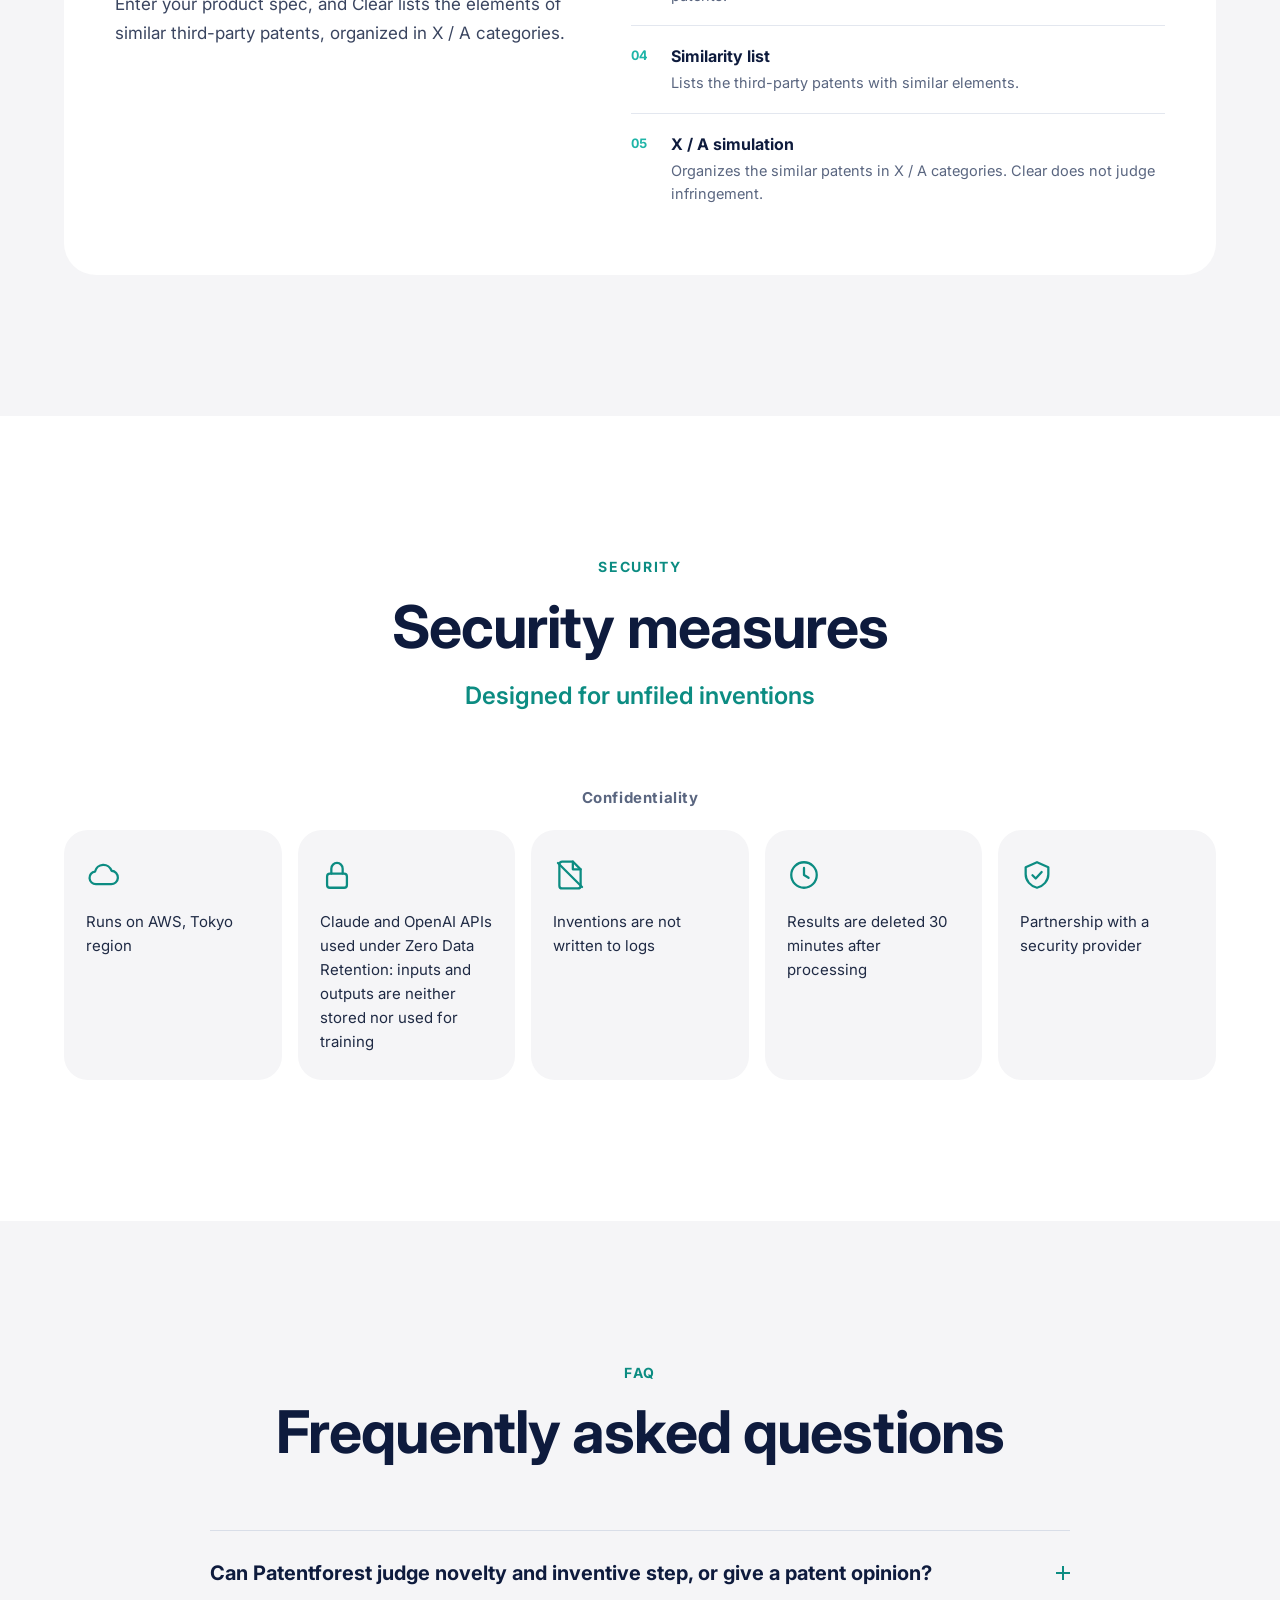
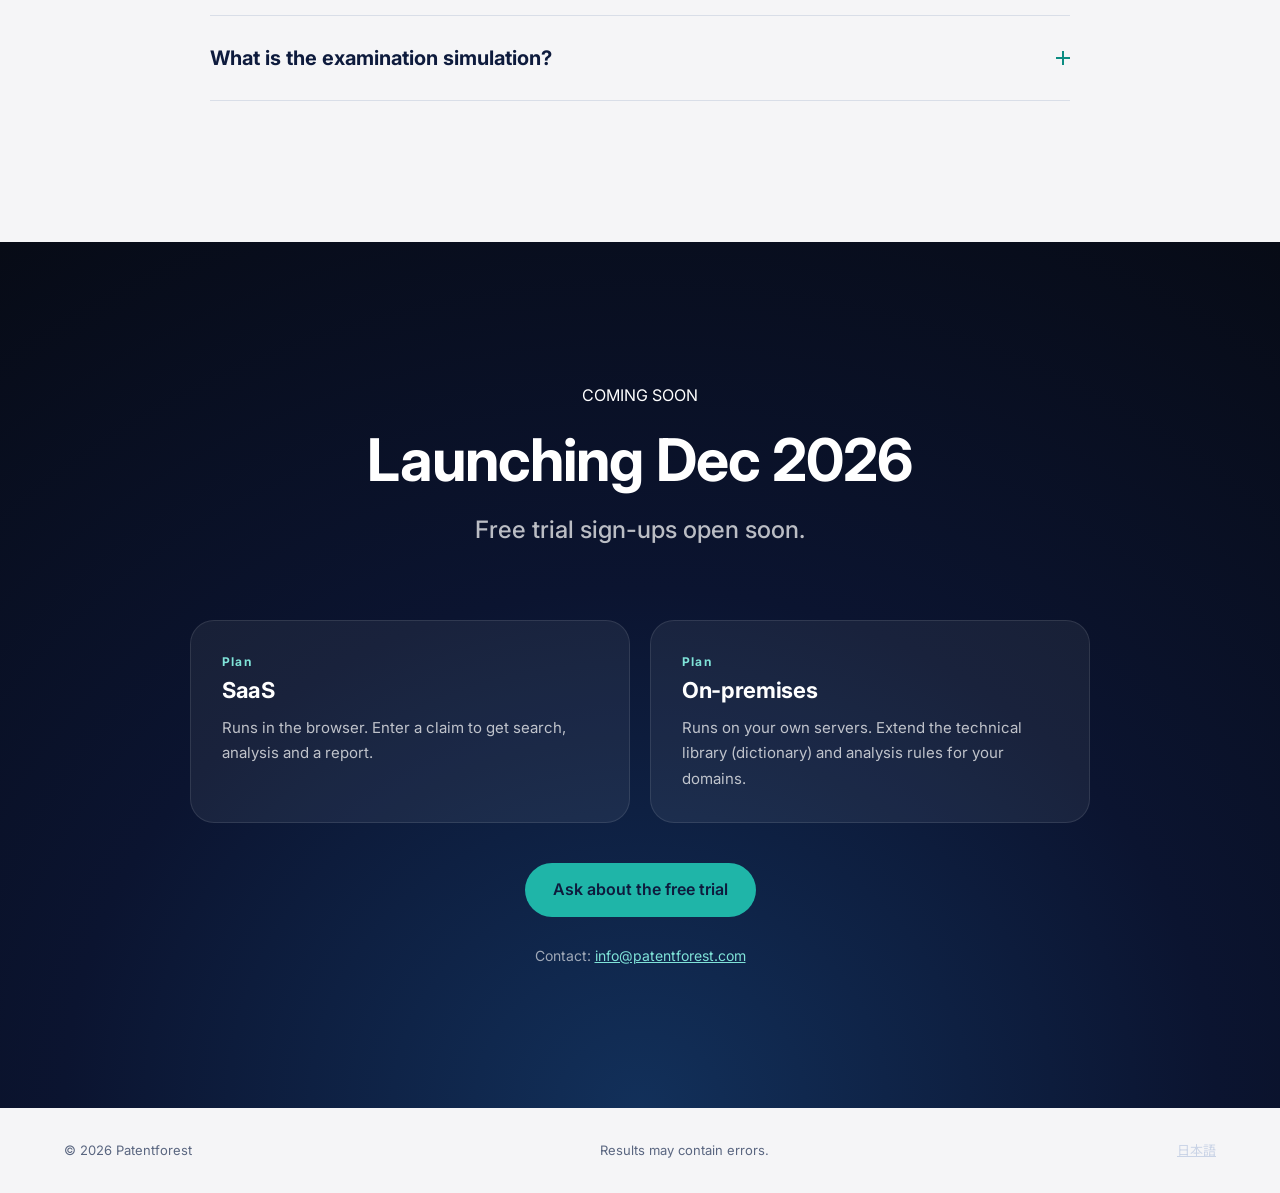
==== commit 44b10182: "Remove the Seed case video from the home pages Co-Authored-By: Claude Opus 5.5 <noreply@anthropic.co" ====
--- a/index.html
+++ b/index.html
@@ -139,13 +139,12 @@
         <li><b>Next steps</b>Feed results back to inventors or claim-drafting AI (Patentforest does not draft claims or responses.)</li>
       </ol>
     </article>
-    <article class="h-tile wide flip rv" id="seed">
+    <article class="h-tile wide side rv" id="seed">
       <div class="tile-head">
         <div class="tile-badge"><span class="tile-logo" aria-hidden="true">S</span><div><b>Seed</b><small>Ideation</small></div><span class="svc-tag">Coming soon</span></div>
         <h3>Seed ideas</h3>
         <p>Enter what you want to do. Seed looks for ideas in a different direction from improving existing products (better performance, lower cost), by combining elements from patents in 5 other fields.</p>
       </div>
-      <button class="pv-video" type="button" data-inline="assets/video/case-seed.mp4?v=2" data-poster="assets/video/case-seed-poster.jpg" data-caption="Case study: an austenitic stainless steel (about 50 seconds)"><img src="assets/video/case-seed-poster.jpg" alt="Case study video" loading="lazy"><span>▶ Watch the case study (50 s)</span></button>
       <ol class="h-feats">
         <li><b>Goal input</b>Enter the problem you want to solve</li>
         <li><b>Field selection</b>Let Seed choose 5 other fields, or pick them from CPC technology areas</li>
